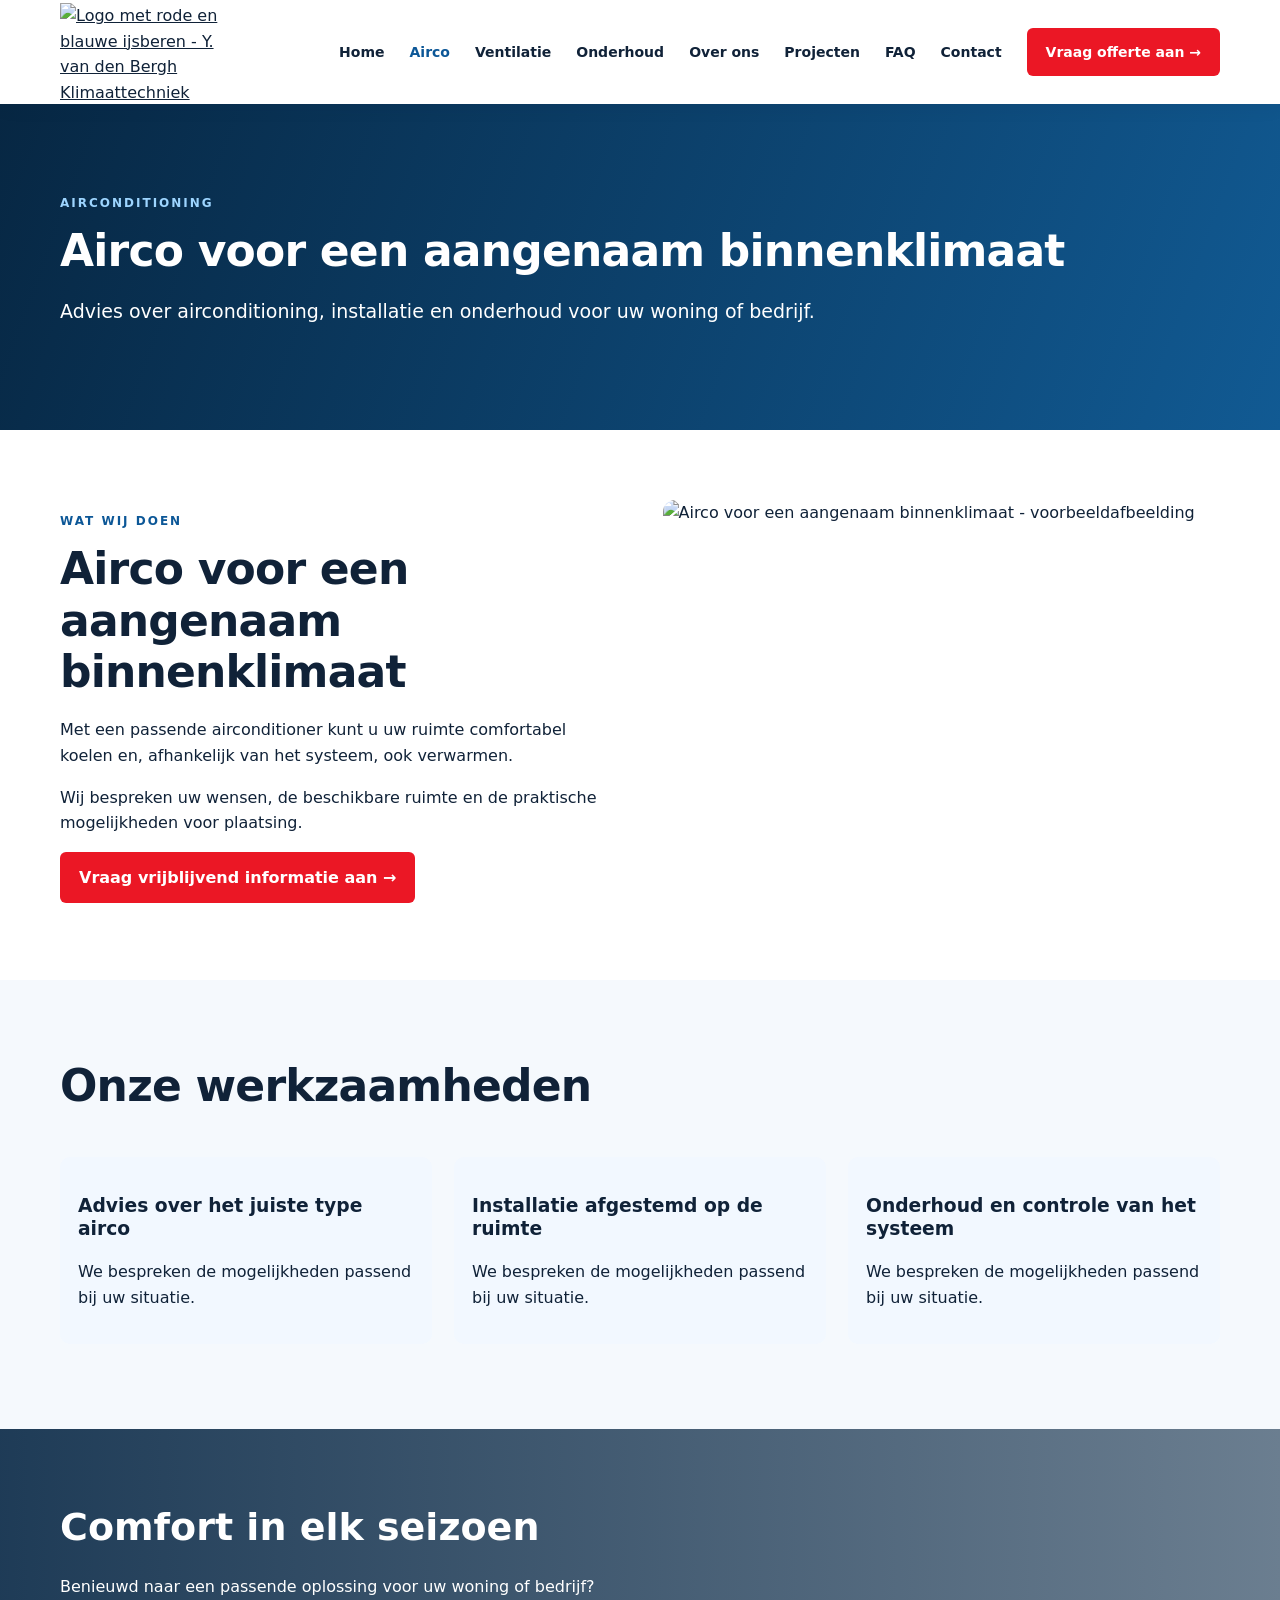
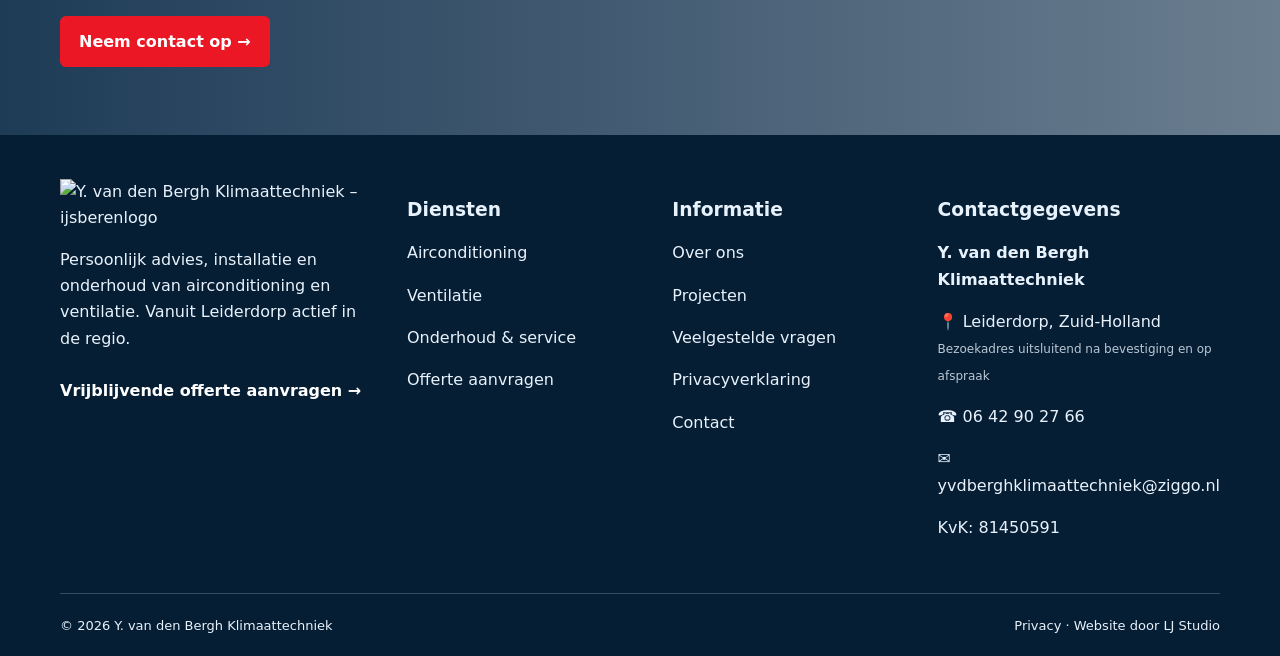
==== airco.html @ 5d5ddf6c "Add files via upload" ====
<!DOCTYPE html>

<html lang="nl"><head><meta charset="utf-8"/><meta content="width=device-width, initial-scale=1" name="viewport"/><title>Airco voor een aangenaam binnenklimaat | Y. van den Bergh Klimaattechniek</title><meta content="Advies over airconditioning, installatie en onderhoud voor uw woning of bedrijf." name="description"/><meta content="index,follow" name="robots"/><meta content="#082a4b" name="theme-color"/><link href="https://www.yvdberghklimaattechniek.nl/airco.html" rel="canonical"/><link href="style.css" rel="stylesheet"/><script defer="" src="script.js"></script></head><body><header class="header"><div class="container navwrap"><a aria-label="Naar homepage" class="brand" href="index.html"><img alt="Logo met rode en blauwe ijsberen - Y. van den Bergh Klimaattechniek" loading="lazy" src="assets/logo.webp"/></a><button aria-controls="navlinks" aria-expanded="false" aria-label="Navigatiemenu" class="menu">☰</button><nav aria-label="Hoofdnavigatie" class="links" id="navlinks"><a href="index.html">Home</a><a class="active" href="airco.html">Airco</a><a href="ventilatie.html">Ventilatie</a><a href="onderhoud.html">Onderhoud</a><a href="over-ons.html">Over ons</a><a href="projecten.html">Projecten</a><a href="veelgestelde-vragen.html">FAQ</a><a href="contact.html">Contact</a><a class="btn" href="offerte.html">Vraag offerte aan →</a></nav></div></header><main><section class="pagehero"><div class="container"><span class="eyebrow" style="color:#9dd5ff">Airconditioning</span><h1>Airco voor een aangenaam binnenklimaat</h1><p>Advies over airconditioning, installatie en onderhoud voor uw woning of bedrijf.</p></div></section><section class="section"><div class="container split"><div><span class="eyebrow">Wat wij doen</span><h2>Airco voor een aangenaam binnenklimaat</h2><p>Met een passende airconditioner kunt u uw ruimte comfortabel koelen en, afhankelijk van het systeem, ook verwarmen.</p><p>Wij bespreken uw wensen, de beschikbare ruimte en de praktische mogelijkheden voor plaatsing.</p><a class="btn" href="contact.html">Vraag vrijblijvend informatie aan →</a></div><img alt="Airco voor een aangenaam binnenklimaat - voorbeeldafbeelding" loading="lazy" src="assets/airco.webp"/></div></section><section class="section soft"><div class="container"><h2>Onze werkzaamheden</h2><div class="grid"><div class="feature"><h3>Advies over het juiste type airco</h3><p>We bespreken de mogelijkheden passend bij uw situatie.</p></div><div class="feature"><h3>Installatie afgestemd op de ruimte</h3><p>We bespreken de mogelijkheden passend bij uw situatie.</p></div><div class="feature"><h3>Onderhoud en controle van het systeem</h3><p>We bespreken de mogelijkheden passend bij uw situatie.</p></div></div></div></section><section class="banner"><div class="container"><h2>Comfort in elk seizoen</h2><p>Benieuwd naar een passende oplossing voor uw woning of bedrijf?</p><a class="btn" href="contact.html">Neem contact op →</a></div></section></main><footer class="footer"><div class="container"><div class="footgrid expanded"><div><a href="index.html"><img alt="Y. van den Bergh Klimaattechniek – ijsberenlogo" loading="lazy" src="assets/logo.webp"/></a><p>Persoonlijk advies, installatie en onderhoud van airconditioning en ventilatie. Vanuit Leiderdorp actief in de regio.</p><a class="foot-cta" href="offerte.html">Vrijblijvende offerte aanvragen →</a></div><div><h3>Diensten</h3><p><a href="airco.html">Airconditioning</a></p><p><a href="ventilatie.html">Ventilatie</a></p><p><a href="onderhoud.html">Onderhoud &amp; service</a></p><p><a href="offerte.html">Offerte aanvragen</a></p></div><div><h3>Informatie</h3><p><a href="over-ons.html">Over ons</a></p><p><a href="projecten.html">Projecten</a></p><p><a href="veelgestelde-vragen.html">Veelgestelde vragen</a></p><p><a href="privacyverklaring.html">Privacyverklaring</a></p><p><a href="contact.html">Contact</a></p></div><div><h3>Contactgegevens</h3><p><strong>Y. van den Bergh Klimaattechniek</strong></p><p><span aria-hidden="true">📍</span> Leiderdorp, Zuid-Holland<br/><small>Bezoekadres uitsluitend na bevestiging en op afspraak</small></p><p><span aria-hidden="true">☎</span> <a href="tel:+31642902766">06 42 90 27 66</a></p><p><span aria-hidden="true">✉</span> <a href="mailto:yvdberghklimaattechniek@ziggo.nl">yvdberghklimaattechniek@ziggo.nl</a></p><p>KvK: 81450591</p></div></div><div class="footerbottom"><span>© 2026 Y. van den Bergh Klimaattechniek</span><span><a href="privacyverklaring.html">Privacy</a> · Website door <a href="https://www.ljstudio.nl/" rel="noopener">LJ Studio</a></span></div></div></footer></body></html>
---- style.css ----
:root{--navy:#082a4b;--blue:#0c5797;--red:#eb1725;--light:#eaf5ff;--ink:#102238;--muted:#52647a}*{box-sizing:border-box}html{scroll-behavior:smooth}body{margin:0;color:var(--ink);font-family:system-ui,-apple-system,Segoe UI,Arial,sans-serif;line-height:1.6}a{color:inherit}img{max-width:100%;display:block}.container{width:min(1160px,calc(100% - 40px));margin:auto}.header{background:#fff;position:sticky;top:0;z-index:20;box-shadow:0 2px 18px #0b244015}.navwrap{display:flex;align-items:center;justify-content:space-between;gap:20px;min-height:104px}.brand img{width:175px;height:98px;object-fit:contain}.links{display:flex;align-items:center;gap:25px}.links a{text-decoration:none;font-weight:650;font-size:14px;white-space:nowrap}.links a.active,.links a:hover{color:var(--blue)}.btn{display:inline-flex;align-items:center;justify-content:center;gap:9px;padding:13px 19px;border-radius:6px;text-decoration:none;font-weight:750;background:var(--red);color:#fff;border:0;cursor:pointer}.btn:hover{filter:brightness(.94)}.btn.alt{background:#fff;color:var(--navy)}.btn.blue{background:var(--blue)}.menu{display:none;border:1px solid #cdd9e6;background:#fff;border-radius:8px;padding:10px 14px;font-size:24px}.hero{background:linear-gradient(90deg,#061e34d9 0%,#061e348c 54%,#061e3425 100%),url('assets/hero.webp') center/cover;min-height:480px;display:flex;align-items:center;color:white}.hero h1{font-size:clamp(36px,5vw,65px);line-height:1.08;max-width:740px;margin:0 0 20px;letter-spacing:-1.5px}.hero p{font-size:clamp(17px,2vw,22px);max-width:660px;margin:0 0 23px}.actions{display:flex;gap:12px;flex-wrap:wrap}.checks{display:flex;gap:24px;flex-wrap:wrap;margin-top:25px;font-size:14px}.checks span:before{content:'✓';color:#9cdbff;margin-right:8px}.section{padding:70px 0}.section.soft{background:#f5f9fd}.eyebrow{font-size:12px;font-weight:800;color:var(--blue);letter-spacing:2px;text-transform:uppercase}.section h2,.pagehero h1{font-size:clamp(29px,4vw,44px);line-height:1.17;letter-spacing:-.8px;margin:10px 0 20px}.intro{color:var(--muted);max-width:720px}.grid{display:grid;grid-template-columns:repeat(3,1fr);gap:22px;margin-top:30px}.card{border:1px solid #e1e9f0;border-radius:12px;overflow:hidden;box-shadow:0 7px 20px #122b4410;background:white}.card img{width:100%;height:210px;object-fit:cover}.card .body{padding:22px}.card h3{font-size:23px;margin:0 0 8px}.card p{color:var(--muted);margin:0 0 14px}.textlink{color:var(--blue);font-weight:750;text-decoration:none}.split{display:grid;grid-template-columns:1fr 1fr;gap:45px;align-items:center}.split img{width:100%;height:410px;object-fit:cover;border-radius:12px}.split ul{padding-left:20px}.split li{margin:10px 0}.pagehero{padding:85px 0;background:linear-gradient(110deg,#072743,#115a93);color:white}.pagehero p{max-width:760px;font-size:19px}.content p{max-width:800px}.banner{background:linear-gradient(90deg,#082846e8,#08284699),url('assets/kantoor.webp') center/cover;color:#fff;padding:68px 0}.banner h2{font-size:38px;margin:0 0 8px}.footer{background:#061e34;color:#e8f2fc;padding:44px 0 20px}.footgrid{display:grid;grid-template-columns:2fr 1fr 1.3fr;gap:28px}.footer a{color:#e8f2fc;text-decoration:none}.footer a:hover{text-decoration:underline}.footer .small{font-size:13px;color:#c2d3e2;border-top:1px solid #ffffff30;padding-top:18px;margin-top:28px}.footerlogo{background:white;padding:8px;border-radius:8px;width:150px}.form{max-width:720px;display:grid;gap:14px}.form label{font-weight:700}.form input,.form textarea,.form select{width:100%;font:inherit;padding:12px;border:1px solid #b9c9d7;border-radius:7px}.form textarea{min-height:140px}.note{background:#eaf5ff;border-left:4px solid var(--blue);padding:16px;border-radius:5px;color:#30475c}.feature{padding:18px;background:#f2f8ff;border-radius:10px;margin:15px 0}.pill{display:inline-block;background:#e7f3ff;color:#074778;border-radius:50px;padding:6px 12px;font-weight:700;font-size:13px}.faq details{border-bottom:1px solid #d9e4ef;padding:15px 0}.faq summary{cursor:pointer;font-weight:750}h3{line-height:1.25}@media(max-width:850px){.navwrap{min-height:75px}.brand img{width:125px;height:70px}.menu{display:block}.links{display:none;position:absolute;left:0;right:0;top:75px;background:#fff;box-shadow:0 10px 18px #061e3420;padding:20px;flex-direction:column;align-items:stretch;gap:17px}.links.open{display:flex}.grid{grid-template-columns:1fr}.split{grid-template-columns:1fr}.split img{height:300px}.footgrid{grid-template-columns:1fr 1fr}.hero{min-height:530px}.hero h1{font-size:39px}}@media(max-width:530px){.container{width:min(100% - 28px,1160px)}.section{padding:45px 0}.footgrid{grid-template-columns:1fr}.hero h1{font-size:34px}.pagehero{padding:54px 0}.checks{gap:10px}.actions .btn{width:100%}.banner h2{font-size:30px}}

/* Uitgebreide footer, privacy en formulier */
.footgrid.expanded{grid-template-columns:1.35fr 1fr 1fr 1.2fr;gap:32px}.footer .footgrid p{line-height:1.65}.footer a{color:inherit}.footer a:hover{text-decoration:underline}.foot-cta{display:inline-block;margin-top:10px;color:#fff!important;font-weight:700}.footerbottom{border-top:1px solid rgba(255,255,255,.2);margin-top:35px;padding-top:22px;display:flex;gap:16px;justify-content:space-between;flex-wrap:wrap;font-size:13px}.legal{max-width:820px}.legal h2{margin-top:30px}.legal p{line-height:1.75}.faq{max-width:900px}.faq details{border-bottom:1px solid #d7e0ea;padding:17px 5px}.faq summary{cursor:pointer;font-weight:700;color:#082a4b}.faq p{padding-top:10px}.formgrid{display:grid;grid-template-columns:1fr 1fr;gap:14px}.consent{display:flex;align-items:flex-start;gap:10px;font-size:14px;line-height:1.5}.consent input{width:auto;margin-top:5px}.hidden-field{position:absolute;left:-9999px}.footer small{font-size:12px;opacity:.8}@media(max-width:900px){.footgrid.expanded{grid-template-columns:repeat(2,minmax(0,1fr))}}@media(max-width:600px){.footgrid.expanded,.formgrid{grid-template-columns:1fr}.footerbottom{flex-direction:column}}
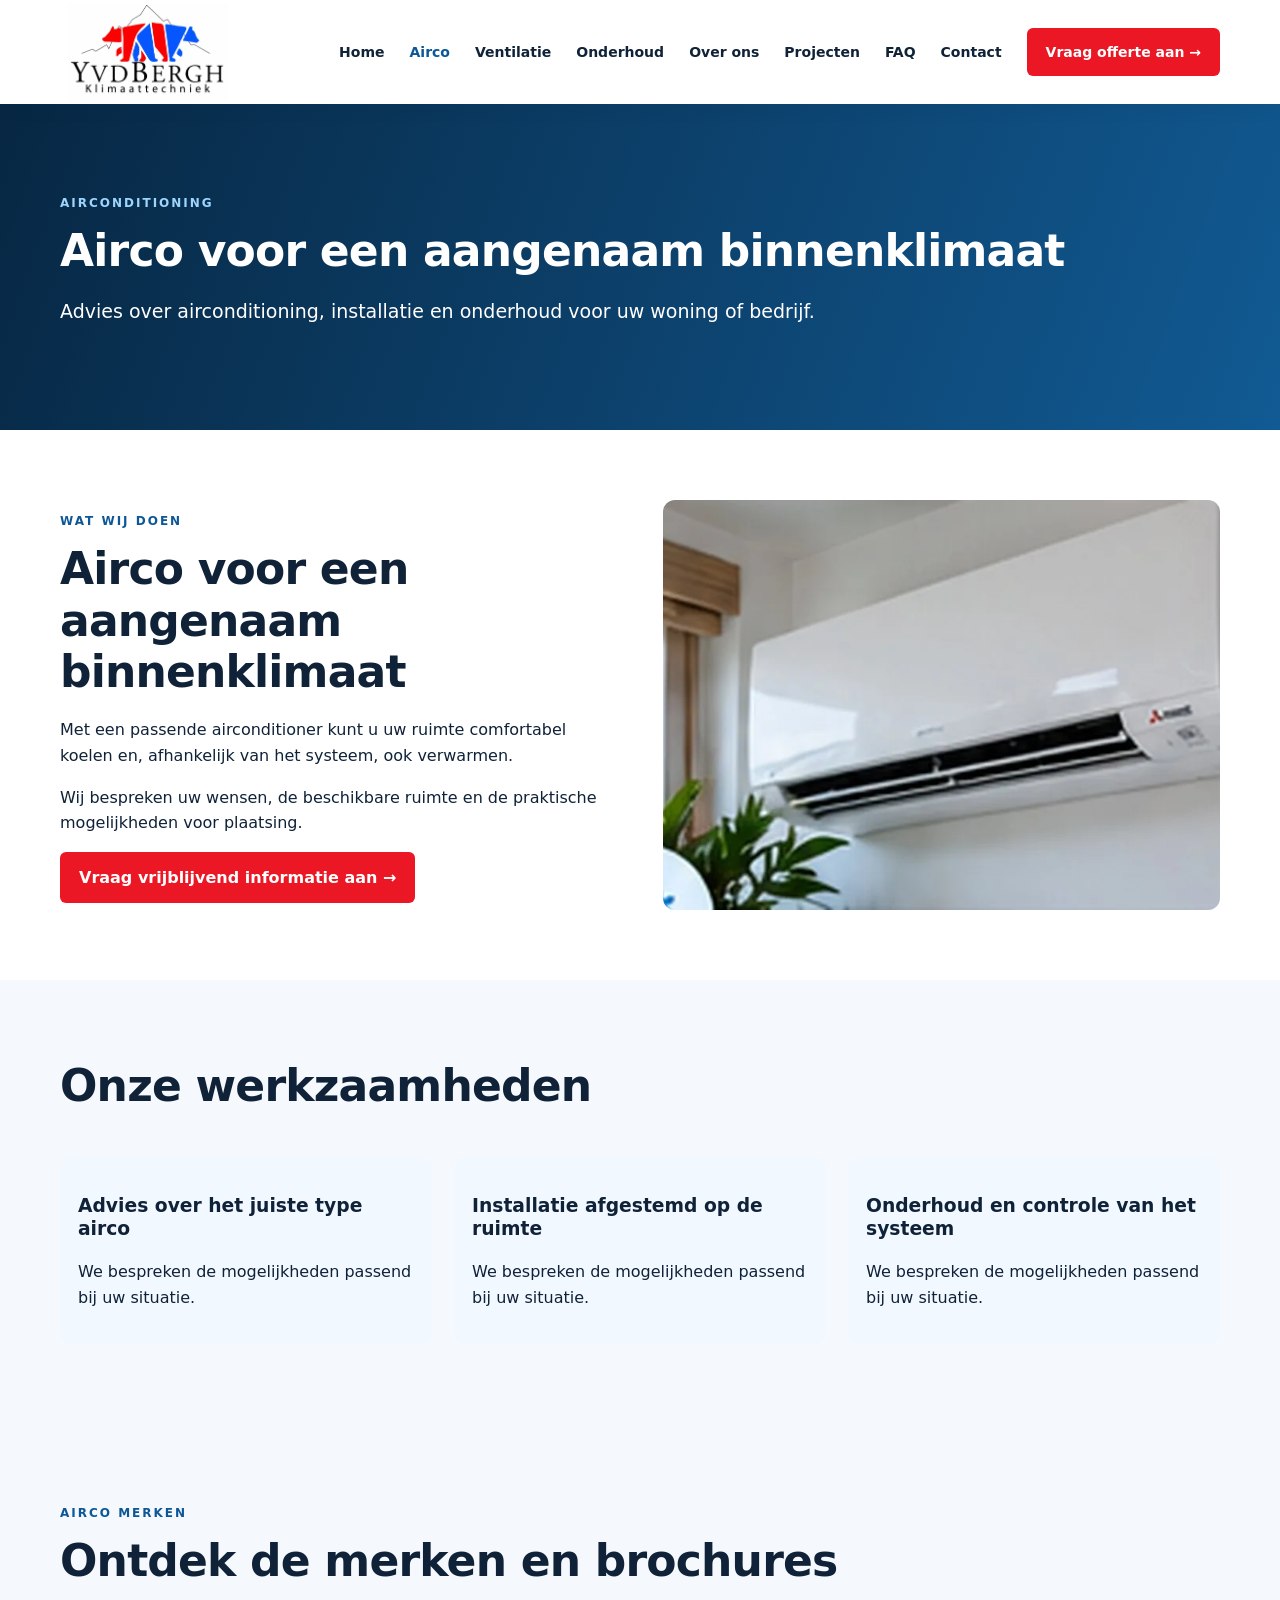
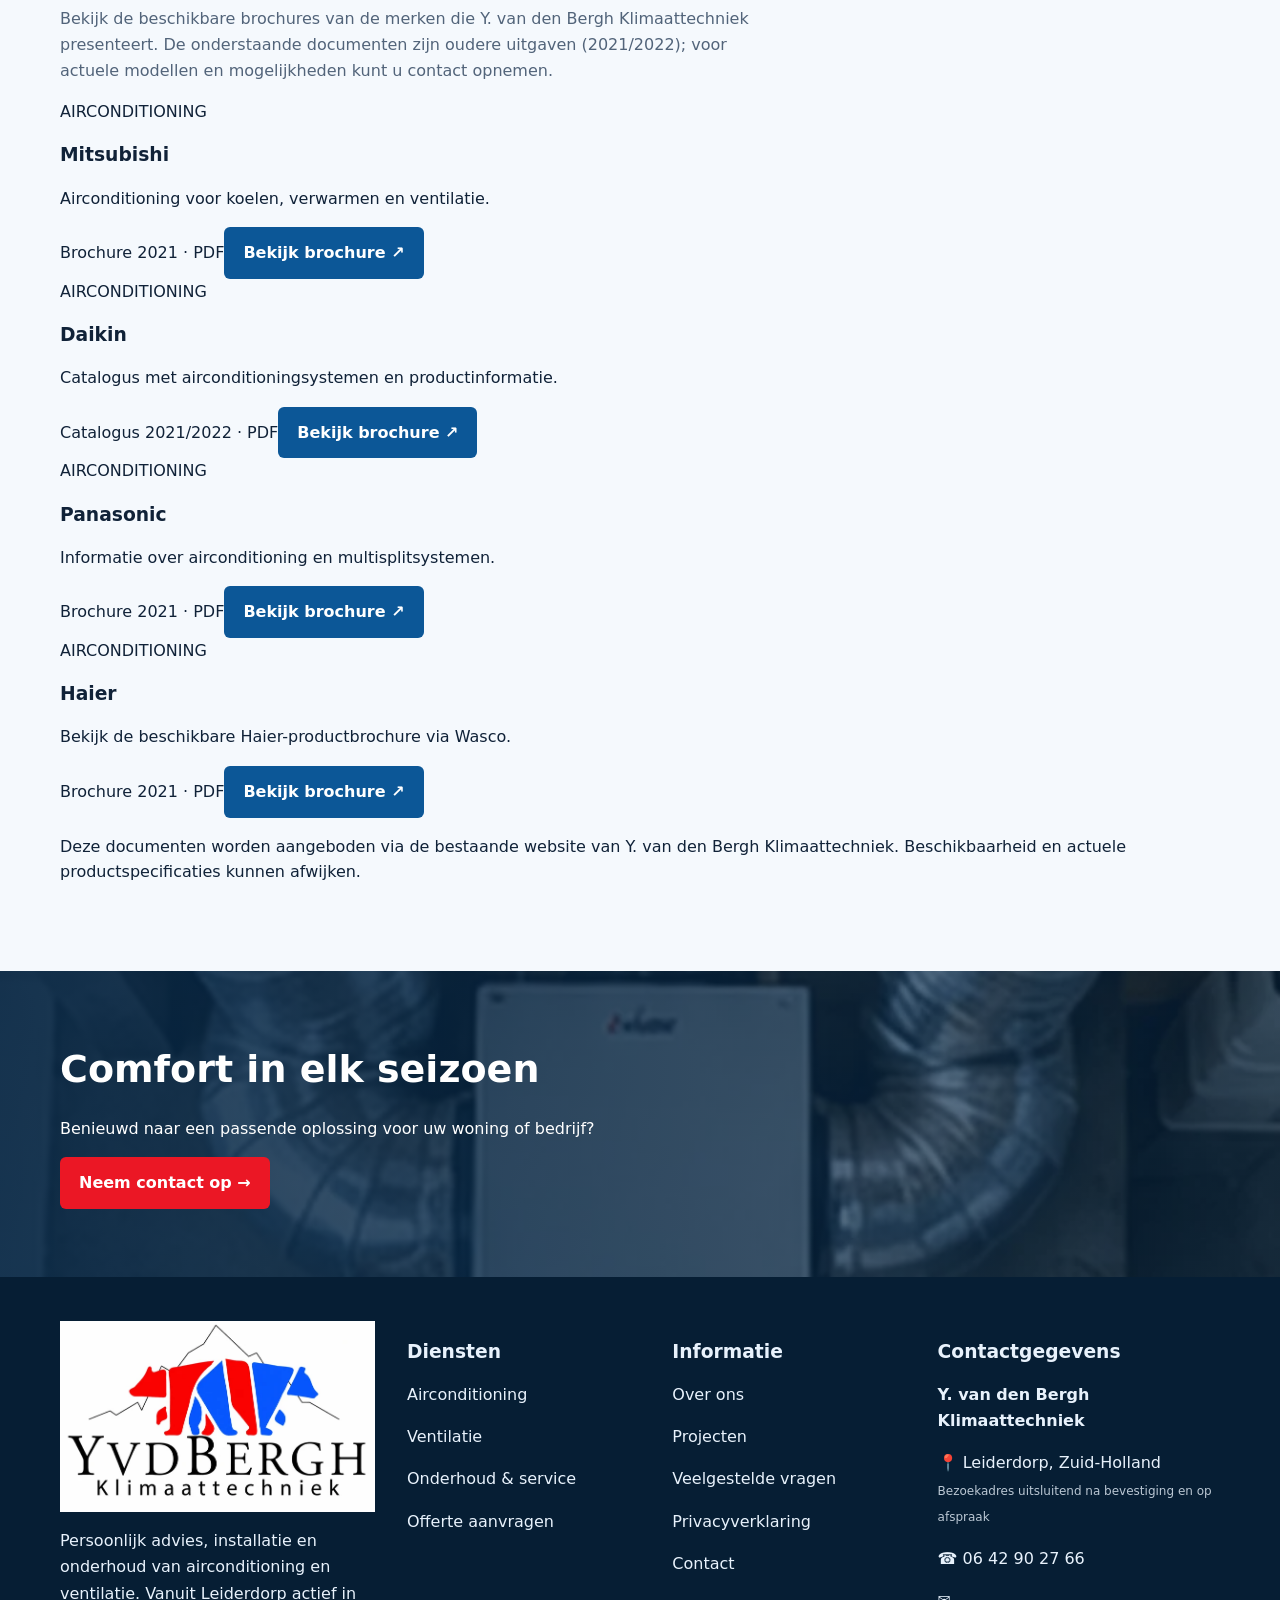
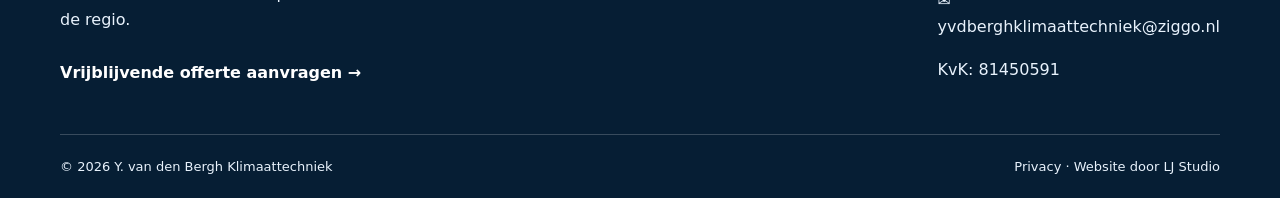
==== commit 9dfd7af2: "Voeg vier airco merkbrochures toe" ====
--- a/airco.html
+++ b/airco.html
@@ -1,3 +1,3 @@
 <!DOCTYPE html>
 
-<html lang="nl"><head><meta charset="utf-8"/><meta content="width=device-width, initial-scale=1" name="viewport"/><title>Airco voor een aangenaam binnenklimaat | Y. van den Bergh Klimaattechniek</title><meta content="Advies over airconditioning, installatie en onderhoud voor uw woning of bedrijf." name="description"/><meta content="index,follow" name="robots"/><meta content="#082a4b" name="theme-color"/><link href="https://www.yvdberghklimaattechniek.nl/airco.html" rel="canonical"/><link href="style.css" rel="stylesheet"/><script defer="" src="script.js"></script></head><body><header class="header"><div class="container navwrap"><a aria-label="Naar homepage" class="brand" href="index.html"><img alt="Logo met rode en blauwe ijsberen - Y. van den Bergh Klimaattechniek" loading="lazy" src="assets/logo.webp"/></a><button aria-controls="navlinks" aria-expanded="false" aria-label="Navigatiemenu" class="menu">☰</button><nav aria-label="Hoofdnavigatie" class="links" id="navlinks"><a href="index.html">Home</a><a class="active" href="airco.html">Airco</a><a href="ventilatie.html">Ventilatie</a><a href="onderhoud.html">Onderhoud</a><a href="over-ons.html">Over ons</a><a href="projecten.html">Projecten</a><a href="veelgestelde-vragen.html">FAQ</a><a href="contact.html">Contact</a><a class="btn" href="offerte.html">Vraag offerte aan →</a></nav></div></header><main><section class="pagehero"><div class="container"><span class="eyebrow" style="color:#9dd5ff">Airconditioning</span><h1>Airco voor een aangenaam binnenklimaat</h1><p>Advies over airconditioning, installatie en onderhoud voor uw woning of bedrijf.</p></div></section><section class="section"><div class="container split"><div><span class="eyebrow">Wat wij doen</span><h2>Airco voor een aangenaam binnenklimaat</h2><p>Met een passende airconditioner kunt u uw ruimte comfortabel koelen en, afhankelijk van het systeem, ook verwarmen.</p><p>Wij bespreken uw wensen, de beschikbare ruimte en de praktische mogelijkheden voor plaatsing.</p><a class="btn" href="contact.html">Vraag vrijblijvend informatie aan →</a></div><img alt="Airco voor een aangenaam binnenklimaat - voorbeeldafbeelding" loading="lazy" src="assets/airco.webp"/></div></section><section class="section soft"><div class="container"><h2>Onze werkzaamheden</h2><div class="grid"><div class="feature"><h3>Advies over het juiste type airco</h3><p>We bespreken de mogelijkheden passend bij uw situatie.</p></div><div class="feature"><h3>Installatie afgestemd op de ruimte</h3><p>We bespreken de mogelijkheden passend bij uw situatie.</p></div><div class="feature"><h3>Onderhoud en controle van het systeem</h3><p>We bespreken de mogelijkheden passend bij uw situatie.</p></div></div></div></section><section class="banner"><div class="container"><h2>Comfort in elk seizoen</h2><p>Benieuwd naar een passende oplossing voor uw woning of bedrijf?</p><a class="btn" href="contact.html">Neem contact op →</a></div></section></main><footer class="footer"><div class="container"><div class="footgrid expanded"><div><a href="index.html"><img alt="Y. van den Bergh Klimaattechniek – ijsberenlogo" loading="lazy" src="assets/logo.webp"/></a><p>Persoonlijk advies, installatie en onderhoud van airconditioning en ventilatie. Vanuit Leiderdorp actief in de regio.</p><a class="foot-cta" href="offerte.html">Vrijblijvende offerte aanvragen →</a></div><div><h3>Diensten</h3><p><a href="airco.html">Airconditioning</a></p><p><a href="ventilatie.html">Ventilatie</a></p><p><a href="onderhoud.html">Onderhoud &amp; service</a></p><p><a href="offerte.html">Offerte aanvragen</a></p></div><div><h3>Informatie</h3><p><a href="over-ons.html">Over ons</a></p><p><a href="projecten.html">Projecten</a></p><p><a href="veelgestelde-vragen.html">Veelgestelde vragen</a></p><p><a href="privacyverklaring.html">Privacyverklaring</a></p><p><a href="contact.html">Contact</a></p></div><div><h3>Contactgegevens</h3><p><strong>Y. van den Bergh Klimaattechniek</strong></p><p><span aria-hidden="true">📍</span> Leiderdorp, Zuid-Holland<br/><small>Bezoekadres uitsluitend na bevestiging en op afspraak</small></p><p><span aria-hidden="true">☎</span> <a href="tel:+31642902766">06 42 90 27 66</a></p><p><span aria-hidden="true">✉</span> <a href="mailto:yvdberghklimaattechniek@ziggo.nl">yvdberghklimaattechniek@ziggo.nl</a></p><p>KvK: 81450591</p></div></div><div class="footerbottom"><span>© 2026 Y. van den Bergh Klimaattechniek</span><span><a href="privacyverklaring.html">Privacy</a> · Website door <a href="https://www.ljstudio.nl/" rel="noopener">LJ Studio</a></span></div></div></footer></body></html>+<html lang="nl"><head><meta charset="utf-8"/><meta content="width=device-width, initial-scale=1" name="viewport"/><title>Airco voor een aangenaam binnenklimaat | Y. van den Bergh Klimaattechniek</title><meta content="Advies over airconditioning, installatie en onderhoud voor uw woning of bedrijf." name="description"/><meta content="index,follow" name="robots"/><meta content="#082a4b" name="theme-color"/><link href="https://www.yvdberghklimaattechniek.nl/airco.html" rel="canonical"/><link href="style.css" rel="stylesheet"/><script defer="" src="script.js"></script></head><body><header class="header"><div class="container navwrap"><a aria-label="Naar homepage" class="brand" href="index.html"><img alt="Logo met rode en blauwe ijsberen - Y. van den Bergh Klimaattechniek" loading="lazy" src="assets/logo.webp"/></a><button aria-controls="navlinks" aria-expanded="false" aria-label="Navigatiemenu" class="menu">☰</button><nav aria-label="Hoofdnavigatie" class="links" id="navlinks"><a href="index.html">Home</a><a class="active" href="airco.html">Airco</a><a href="ventilatie.html">Ventilatie</a><a href="onderhoud.html">Onderhoud</a><a href="over-ons.html">Over ons</a><a href="projecten.html">Projecten</a><a href="veelgestelde-vragen.html">FAQ</a><a href="contact.html">Contact</a><a class="btn" href="offerte.html">Vraag offerte aan →</a></nav></div></header><main><section class="pagehero"><div class="container"><span class="eyebrow" style="color:#9dd5ff">Airconditioning</span><h1>Airco voor een aangenaam binnenklimaat</h1><p>Advies over airconditioning, installatie en onderhoud voor uw woning of bedrijf.</p></div></section><section class="section"><div class="container split"><div><span class="eyebrow">Wat wij doen</span><h2>Airco voor een aangenaam binnenklimaat</h2><p>Met een passende airconditioner kunt u uw ruimte comfortabel koelen en, afhankelijk van het systeem, ook verwarmen.</p><p>Wij bespreken uw wensen, de beschikbare ruimte en de praktische mogelijkheden voor plaatsing.</p><a class="btn" href="contact.html">Vraag vrijblijvend informatie aan →</a></div><img alt="Airco voor een aangenaam binnenklimaat - voorbeeldafbeelding" loading="lazy" src="assets/airco.webp"/></div></section><section class="section soft"><div class="container"><h2>Onze werkzaamheden</h2><div class="grid"><div class="feature"><h3>Advies over het juiste type airco</h3><p>We bespreken de mogelijkheden passend bij uw situatie.</p></div><div class="feature"><h3>Installatie afgestemd op de ruimte</h3><p>We bespreken de mogelijkheden passend bij uw situatie.</p></div><div class="feature"><h3>Onderhoud en controle van het systeem</h3><p>We bespreken de mogelijkheden passend bij uw situatie.</p></div></div></div></section><section class="section soft" id="merken-brochures"><div class="container"><span class="eyebrow">Airco merken</span><h2>Ontdek de merken en brochures</h2><p class="intro">Bekijk de beschikbare brochures van de merken die Y. van den Bergh Klimaattechniek presenteert. De onderstaande documenten zijn oudere uitgaven (2021/2022); voor actuele modellen en mogelijkheden kunt u contact opnemen.</p><div class="brand-brochure-grid"><article class="brand-brochure"><span class="brand-brochure-kicker">AIRCONDITIONING</span><h3>Mitsubishi</h3><p>Airconditioning voor koelen, verwarmen en ventilatie.</p><span class="brand-brochure-year">Brochure 2021 · PDF</span><a class="btn blue" href="https://www.yvdberghklimaattechniek.nl/_downloads/778ea524305809abbbc8848a24d9977f" target="_blank" rel="noopener noreferrer" aria-label="Open Mitsubishi brochure uit 2021 in nieuw tabblad">Bekijk brochure ↗</a></article><article class="brand-brochure"><span class="brand-brochure-kicker">AIRCONDITIONING</span><h3>Daikin</h3><p>Catalogus met airconditioningsystemen en productinformatie.</p><span class="brand-brochure-year">Catalogus 2021/2022 · PDF</span><a class="btn blue" href="https://www.yvdberghklimaattechniek.nl/_downloads/63fe2f632c1310c3c713bf9fb222793b" target="_blank" rel="noopener noreferrer" aria-label="Open Daikin catalogus 2021 2022 in nieuw tabblad">Bekijk brochure ↗</a></article><article class="brand-brochure"><span class="brand-brochure-kicker">AIRCONDITIONING</span><h3>Panasonic</h3><p>Informatie over airconditioning en multisplitsystemen.</p><span class="brand-brochure-year">Brochure 2021 · PDF</span><a class="btn blue" href="https://www.yvdberghklimaattechniek.nl/_downloads/e83ceaabfc6ef22ccce5dc10534a33b3" target="_blank" rel="noopener noreferrer" aria-label="Open Panasonic brochure uit 2021 in nieuw tabblad">Bekijk brochure ↗</a></article><article class="brand-brochure"><span class="brand-brochure-kicker">AIRCONDITIONING</span><h3>Haier</h3><p>Bekijk de beschikbare Haier-productbrochure via Wasco.</p><span class="brand-brochure-year">Brochure 2021 · PDF</span><a class="btn blue" href="https://www.yvdberghklimaattechniek.nl/_downloads/8b18bd51124225c14ea12ccc29e8a36a" target="_blank" rel="noopener noreferrer" aria-label="Open Haier brochure uit 2021 in nieuw tabblad">Bekijk brochure ↗</a></article></div><p class="brand-brochure-note">Deze documenten worden aangeboden via de bestaande website van Y. van den Bergh Klimaattechniek. Beschikbaarheid en actuele productspecificaties kunnen afwijken.</p></div></section><section class="banner"><div class="container"><h2>Comfort in elk seizoen</h2><p>Benieuwd naar een passende oplossing voor uw woning of bedrijf?</p><a class="btn" href="contact.html">Neem contact op →</a></div></section></main><footer class="footer"><div class="container"><div class="footgrid expanded"><div><a href="index.html"><img alt="Y. van den Bergh Klimaattechniek – ijsberenlogo" loading="lazy" src="assets/logo.webp"/></a><p>Persoonlijk advies, installatie en onderhoud van airconditioning en ventilatie. Vanuit Leiderdorp actief in de regio.</p><a class="foot-cta" href="offerte.html">Vrijblijvende offerte aanvragen →</a></div><div><h3>Diensten</h3><p><a href="airco.html">Airconditioning</a></p><p><a href="ventilatie.html">Ventilatie</a></p><p><a href="onderhoud.html">Onderhoud &amp; service</a></p><p><a href="offerte.html">Offerte aanvragen</a></p></div><div><h3>Informatie</h3><p><a href="over-ons.html">Over ons</a></p><p><a href="projecten.html">Projecten</a></p><p><a href="veelgestelde-vragen.html">Veelgestelde vragen</a></p><p><a href="privacyverklaring.html">Privacyverklaring</a></p><p><a href="contact.html">Contact</a></p></div><div><h3>Contactgegevens</h3><p><strong>Y. van den Bergh Klimaattechniek</strong></p><p><span aria-hidden="true">📍</span> Leiderdorp, Zuid-Holland<br/><small>Bezoekadres uitsluitend na bevestiging en op afspraak</small></p><p><span aria-hidden="true">☎</span> <a href="tel:+31642902766">06 42 90 27 66</a></p><p><span aria-hidden="true">✉</span> <a href="mailto:yvdberghklimaattechniek@ziggo.nl">yvdberghklimaattechniek@ziggo.nl</a></p><p>KvK: 81450591</p></div></div><div class="footerbottom"><span>© 2026 Y. van den Bergh Klimaattechniek</span><span><a href="privacyverklaring.html">Privacy</a> · Website door <a href="https://www.ljstudio.nl/" rel="noopener">LJ Studio</a></span></div></div></footer></body></html>
--- a/style.css
+++ b/style.css
@@ -3,3 +3,7 @@
 
 /* Uitgebreide footer, privacy en formulier */
 .footgrid.expanded{grid-template-columns:1.35fr 1fr 1fr 1.2fr;gap:32px}.footer .footgrid p{line-height:1.65}.footer a{color:inherit}.footer a:hover{text-decoration:underline}.foot-cta{display:inline-block;margin-top:10px;color:#fff!important;font-weight:700}.footerbottom{border-top:1px solid rgba(255,255,255,.2);margin-top:35px;padding-top:22px;display:flex;gap:16px;justify-content:space-between;flex-wrap:wrap;font-size:13px}.legal{max-width:820px}.legal h2{margin-top:30px}.legal p{line-height:1.75}.faq{max-width:900px}.faq details{border-bottom:1px solid #d7e0ea;padding:17px 5px}.faq summary{cursor:pointer;font-weight:700;color:#082a4b}.faq p{padding-top:10px}.formgrid{display:grid;grid-template-columns:1fr 1fr;gap:14px}.consent{display:flex;align-items:flex-start;gap:10px;font-size:14px;line-height:1.5}.consent input{width:auto;margin-top:5px}.hidden-field{position:absolute;left:-9999px}.footer small{font-size:12px;opacity:.8}@media(max-width:900px){.footgrid.expanded{grid-template-columns:repeat(2,minmax(0,1fr))}}@media(max-width:600px){.footgrid.expanded,.formgrid{grid-template-columns:1fr}.footerbottom{flex-direction:column}}
+
+/* LJ Studio: toegankelijkheid en consistente mobiele navigatie */
+a:focus-visible,button:focus-visible,input:focus-visible,textarea:focus-visible,select:focus-visible{outline:3px solid #0c5797;outline-offset:3px}
+@media(max-width:600px){.hero{min-height:420px}.hero .actions .btn{min-height:46px}.checks{gap:9px 18px}}
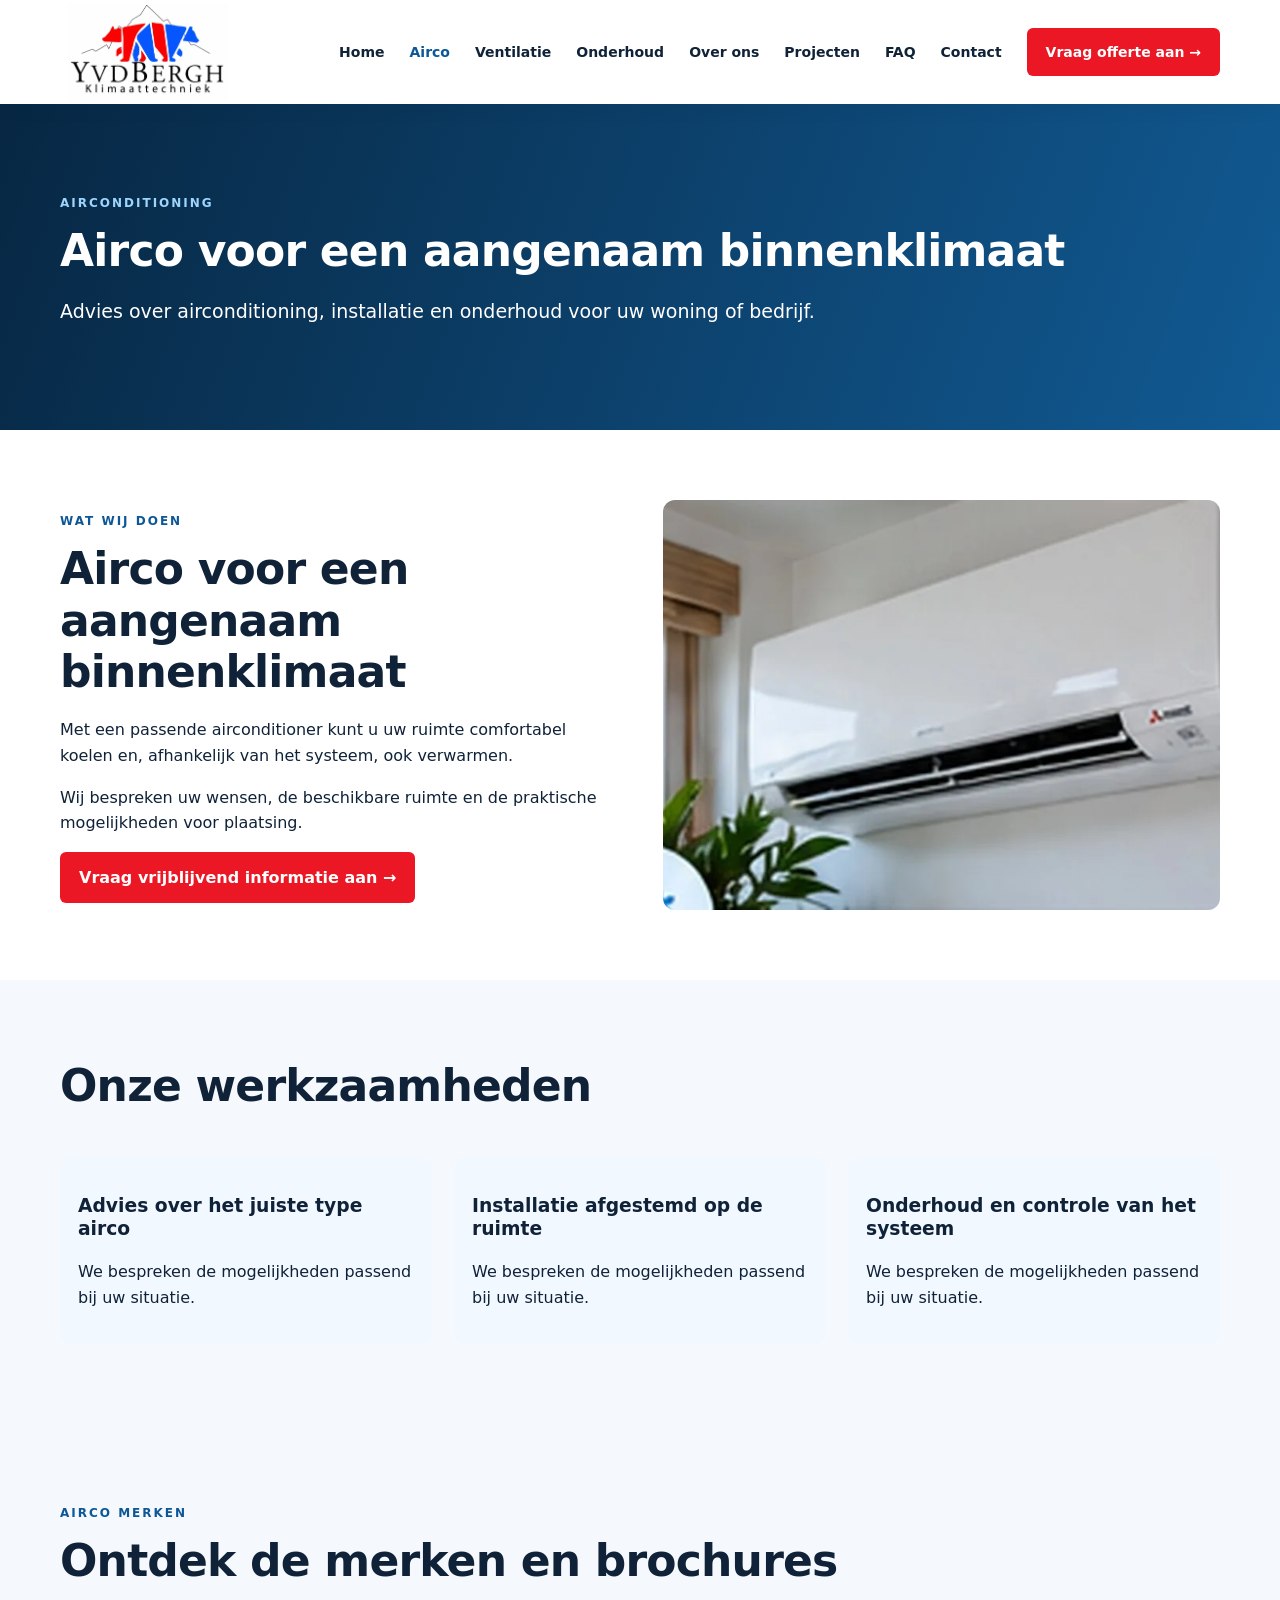
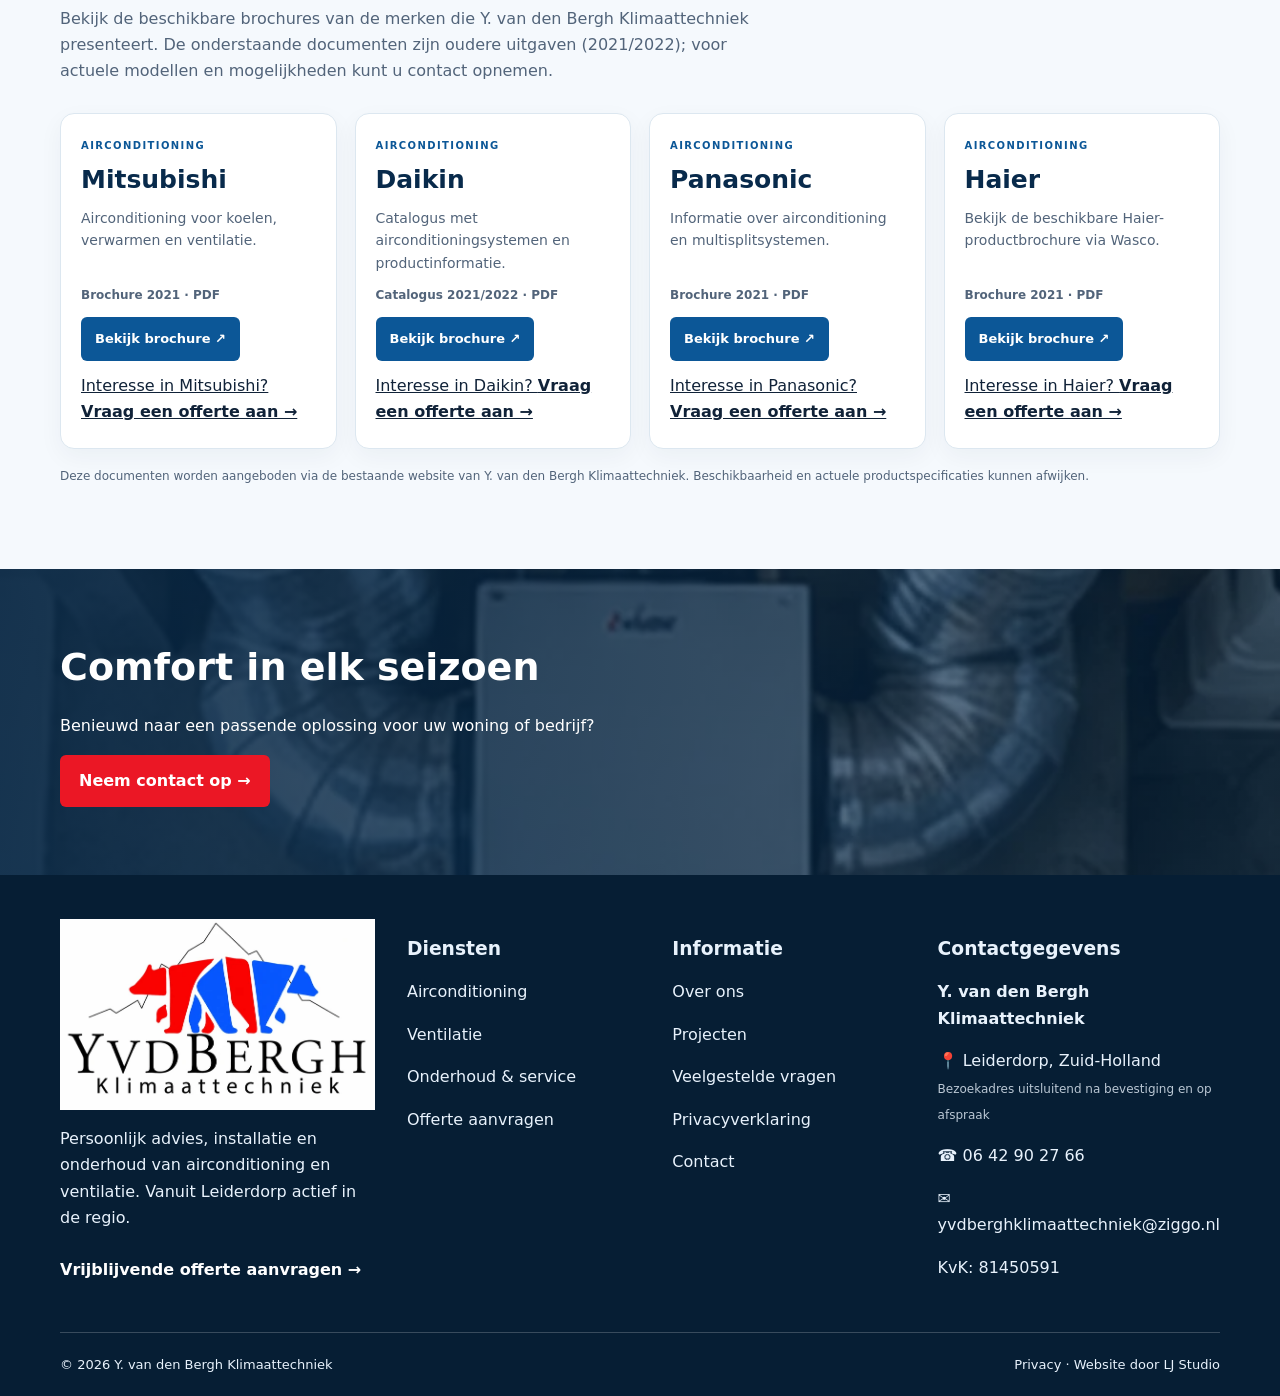
==== commit c67bd2b1: "Voeg offerteknop toe per aircomerk" ====
--- a/airco.html
+++ b/airco.html
@@ -1,3 +1,3 @@
 <!DOCTYPE html>
 
-<html lang="nl"><head><meta charset="utf-8"/><meta content="width=device-width, initial-scale=1" name="viewport"/><title>Airco voor een aangenaam binnenklimaat | Y. van den Bergh Klimaattechniek</title><meta content="Advies over airconditioning, installatie en onderhoud voor uw woning of bedrijf." name="description"/><meta content="index,follow" name="robots"/><meta content="#082a4b" name="theme-color"/><link href="https://www.yvdberghklimaattechniek.nl/airco.html" rel="canonical"/><link href="style.css" rel="stylesheet"/><script defer="" src="script.js"></script></head><body><header class="header"><div class="container navwrap"><a aria-label="Naar homepage" class="brand" href="index.html"><img alt="Logo met rode en blauwe ijsberen - Y. van den Bergh Klimaattechniek" loading="lazy" src="assets/logo.webp"/></a><button aria-controls="navlinks" aria-expanded="false" aria-label="Navigatiemenu" class="menu">☰</button><nav aria-label="Hoofdnavigatie" class="links" id="navlinks"><a href="index.html">Home</a><a class="active" href="airco.html">Airco</a><a href="ventilatie.html">Ventilatie</a><a href="onderhoud.html">Onderhoud</a><a href="over-ons.html">Over ons</a><a href="projecten.html">Projecten</a><a href="veelgestelde-vragen.html">FAQ</a><a href="contact.html">Contact</a><a class="btn" href="offerte.html">Vraag offerte aan →</a></nav></div></header><main><section class="pagehero"><div class="container"><span class="eyebrow" style="color:#9dd5ff">Airconditioning</span><h1>Airco voor een aangenaam binnenklimaat</h1><p>Advies over airconditioning, installatie en onderhoud voor uw woning of bedrijf.</p></div></section><section class="section"><div class="container split"><div><span class="eyebrow">Wat wij doen</span><h2>Airco voor een aangenaam binnenklimaat</h2><p>Met een passende airconditioner kunt u uw ruimte comfortabel koelen en, afhankelijk van het systeem, ook verwarmen.</p><p>Wij bespreken uw wensen, de beschikbare ruimte en de praktische mogelijkheden voor plaatsing.</p><a class="btn" href="contact.html">Vraag vrijblijvend informatie aan →</a></div><img alt="Airco voor een aangenaam binnenklimaat - voorbeeldafbeelding" loading="lazy" src="assets/airco.webp"/></div></section><section class="section soft"><div class="container"><h2>Onze werkzaamheden</h2><div class="grid"><div class="feature"><h3>Advies over het juiste type airco</h3><p>We bespreken de mogelijkheden passend bij uw situatie.</p></div><div class="feature"><h3>Installatie afgestemd op de ruimte</h3><p>We bespreken de mogelijkheden passend bij uw situatie.</p></div><div class="feature"><h3>Onderhoud en controle van het systeem</h3><p>We bespreken de mogelijkheden passend bij uw situatie.</p></div></div></div></section><section class="section soft" id="merken-brochures"><div class="container"><span class="eyebrow">Airco merken</span><h2>Ontdek de merken en brochures</h2><p class="intro">Bekijk de beschikbare brochures van de merken die Y. van den Bergh Klimaattechniek presenteert. De onderstaande documenten zijn oudere uitgaven (2021/2022); voor actuele modellen en mogelijkheden kunt u contact opnemen.</p><div class="brand-brochure-grid"><article class="brand-brochure"><span class="brand-brochure-kicker">AIRCONDITIONING</span><h3>Mitsubishi</h3><p>Airconditioning voor koelen, verwarmen en ventilatie.</p><span class="brand-brochure-year">Brochure 2021 · PDF</span><a class="btn blue" href="https://www.yvdberghklimaattechniek.nl/_downloads/778ea524305809abbbc8848a24d9977f" target="_blank" rel="noopener noreferrer" aria-label="Open Mitsubishi brochure uit 2021 in nieuw tabblad">Bekijk brochure ↗</a></article><article class="brand-brochure"><span class="brand-brochure-kicker">AIRCONDITIONING</span><h3>Daikin</h3><p>Catalogus met airconditioningsystemen en productinformatie.</p><span class="brand-brochure-year">Catalogus 2021/2022 · PDF</span><a class="btn blue" href="https://www.yvdberghklimaattechniek.nl/_downloads/63fe2f632c1310c3c713bf9fb222793b" target="_blank" rel="noopener noreferrer" aria-label="Open Daikin catalogus 2021 2022 in nieuw tabblad">Bekijk brochure ↗</a></article><article class="brand-brochure"><span class="brand-brochure-kicker">AIRCONDITIONING</span><h3>Panasonic</h3><p>Informatie over airconditioning en multisplitsystemen.</p><span class="brand-brochure-year">Brochure 2021 · PDF</span><a class="btn blue" href="https://www.yvdberghklimaattechniek.nl/_downloads/e83ceaabfc6ef22ccce5dc10534a33b3" target="_blank" rel="noopener noreferrer" aria-label="Open Panasonic brochure uit 2021 in nieuw tabblad">Bekijk brochure ↗</a></article><article class="brand-brochure"><span class="brand-brochure-kicker">AIRCONDITIONING</span><h3>Haier</h3><p>Bekijk de beschikbare Haier-productbrochure via Wasco.</p><span class="brand-brochure-year">Brochure 2021 · PDF</span><a class="btn blue" href="https://www.yvdberghklimaattechniek.nl/_downloads/8b18bd51124225c14ea12ccc29e8a36a" target="_blank" rel="noopener noreferrer" aria-label="Open Haier brochure uit 2021 in nieuw tabblad">Bekijk brochure ↗</a></article></div><p class="brand-brochure-note">Deze documenten worden aangeboden via de bestaande website van Y. van den Bergh Klimaattechniek. Beschikbaarheid en actuele productspecificaties kunnen afwijken.</p></div></section><section class="banner"><div class="container"><h2>Comfort in elk seizoen</h2><p>Benieuwd naar een passende oplossing voor uw woning of bedrijf?</p><a class="btn" href="contact.html">Neem contact op →</a></div></section></main><footer class="footer"><div class="container"><div class="footgrid expanded"><div><a href="index.html"><img alt="Y. van den Bergh Klimaattechniek – ijsberenlogo" loading="lazy" src="assets/logo.webp"/></a><p>Persoonlijk advies, installatie en onderhoud van airconditioning en ventilatie. Vanuit Leiderdorp actief in de regio.</p><a class="foot-cta" href="offerte.html">Vrijblijvende offerte aanvragen →</a></div><div><h3>Diensten</h3><p><a href="airco.html">Airconditioning</a></p><p><a href="ventilatie.html">Ventilatie</a></p><p><a href="onderhoud.html">Onderhoud &amp; service</a></p><p><a href="offerte.html">Offerte aanvragen</a></p></div><div><h3>Informatie</h3><p><a href="over-ons.html">Over ons</a></p><p><a href="projecten.html">Projecten</a></p><p><a href="veelgestelde-vragen.html">Veelgestelde vragen</a></p><p><a href="privacyverklaring.html">Privacyverklaring</a></p><p><a href="contact.html">Contact</a></p></div><div><h3>Contactgegevens</h3><p><strong>Y. van den Bergh Klimaattechniek</strong></p><p><span aria-hidden="true">📍</span> Leiderdorp, Zuid-Holland<br/><small>Bezoekadres uitsluitend na bevestiging en op afspraak</small></p><p><span aria-hidden="true">☎</span> <a href="tel:+31642902766">06 42 90 27 66</a></p><p><span aria-hidden="true">✉</span> <a href="mailto:yvdberghklimaattechniek@ziggo.nl">yvdberghklimaattechniek@ziggo.nl</a></p><p>KvK: 81450591</p></div></div><div class="footerbottom"><span>© 2026 Y. van den Bergh Klimaattechniek</span><span><a href="privacyverklaring.html">Privacy</a> · Website door <a href="https://www.ljstudio.nl/" rel="noopener">LJ Studio</a></span></div></div></footer></body></html>+<html lang="nl"><head><meta charset="utf-8"/><meta content="width=device-width, initial-scale=1" name="viewport"/><title>Airco voor een aangenaam binnenklimaat | Y. van den Bergh Klimaattechniek</title><meta content="Advies over airconditioning, installatie en onderhoud voor uw woning of bedrijf." name="description"/><meta content="index,follow" name="robots"/><meta content="#082a4b" name="theme-color"/><link href="https://www.yvdberghklimaattechniek.nl/airco.html" rel="canonical"/><link href="style.css" rel="stylesheet"/><script defer="" src="script.js"></script></head><body><header class="header"><div class="container navwrap"><a aria-label="Naar homepage" class="brand" href="index.html"><img alt="Logo met rode en blauwe ijsberen - Y. van den Bergh Klimaattechniek" loading="lazy" src="assets/logo.webp"/></a><button aria-controls="navlinks" aria-expanded="false" aria-label="Navigatiemenu" class="menu">☰</button><nav aria-label="Hoofdnavigatie" class="links" id="navlinks"><a href="index.html">Home</a><a class="active" href="airco.html">Airco</a><a href="ventilatie.html">Ventilatie</a><a href="onderhoud.html">Onderhoud</a><a href="over-ons.html">Over ons</a><a href="projecten.html">Projecten</a><a href="veelgestelde-vragen.html">FAQ</a><a href="contact.html">Contact</a><a class="btn" href="offerte.html">Vraag offerte aan →</a></nav></div></header><main><section class="pagehero"><div class="container"><span class="eyebrow" style="color:#9dd5ff">Airconditioning</span><h1>Airco voor een aangenaam binnenklimaat</h1><p>Advies over airconditioning, installatie en onderhoud voor uw woning of bedrijf.</p></div></section><section class="section"><div class="container split"><div><span class="eyebrow">Wat wij doen</span><h2>Airco voor een aangenaam binnenklimaat</h2><p>Met een passende airconditioner kunt u uw ruimte comfortabel koelen en, afhankelijk van het systeem, ook verwarmen.</p><p>Wij bespreken uw wensen, de beschikbare ruimte en de praktische mogelijkheden voor plaatsing.</p><a class="btn" href="contact.html">Vraag vrijblijvend informatie aan →</a></div><img alt="Airco voor een aangenaam binnenklimaat - voorbeeldafbeelding" loading="lazy" src="assets/airco.webp"/></div></section><section class="section soft"><div class="container"><h2>Onze werkzaamheden</h2><div class="grid"><div class="feature"><h3>Advies over het juiste type airco</h3><p>We bespreken de mogelijkheden passend bij uw situatie.</p></div><div class="feature"><h3>Installatie afgestemd op de ruimte</h3><p>We bespreken de mogelijkheden passend bij uw situatie.</p></div><div class="feature"><h3>Onderhoud en controle van het systeem</h3><p>We bespreken de mogelijkheden passend bij uw situatie.</p></div></div></div></section><section class="section soft" id="merken-brochures"><div class="container"><span class="eyebrow">Airco merken</span><h2>Ontdek de merken en brochures</h2><p class="intro">Bekijk de beschikbare brochures van de merken die Y. van den Bergh Klimaattechniek presenteert. De onderstaande documenten zijn oudere uitgaven (2021/2022); voor actuele modellen en mogelijkheden kunt u contact opnemen.</p><div class="brand-brochure-grid"><article class="brand-brochure"><span class="brand-brochure-kicker">AIRCONDITIONING</span><h3>Mitsubishi</h3><p>Airconditioning voor koelen, verwarmen en ventilatie.</p><span class="brand-brochure-year">Brochure 2021 · PDF</span><a class="btn blue" href="https://www.yvdberghklimaattechniek.nl/_downloads/778ea524305809abbbc8848a24d9977f" target="_blank" rel="noopener noreferrer" aria-label="Open Mitsubishi brochure uit 2021 in nieuw tabblad">Bekijk brochure ↗</a><a class="brand-quote-link" href="offerte.html?merk=Mitsubishi" aria-label="Vraag vrijblijvend een offerte aan voor een airco van Mitsubishi">Interesse in Mitsubishi? <strong>Vraag een offerte aan →</strong></a></article><article class="brand-brochure"><span class="brand-brochure-kicker">AIRCONDITIONING</span><h3>Daikin</h3><p>Catalogus met airconditioningsystemen en productinformatie.</p><span class="brand-brochure-year">Catalogus 2021/2022 · PDF</span><a class="btn blue" href="https://www.yvdberghklimaattechniek.nl/_downloads/63fe2f632c1310c3c713bf9fb222793b" target="_blank" rel="noopener noreferrer" aria-label="Open Daikin catalogus 2021 2022 in nieuw tabblad">Bekijk brochure ↗</a><a class="brand-quote-link" href="offerte.html?merk=Daikin" aria-label="Vraag vrijblijvend een offerte aan voor een airco van Daikin">Interesse in Daikin? <strong>Vraag een offerte aan →</strong></a></article><article class="brand-brochure"><span class="brand-brochure-kicker">AIRCONDITIONING</span><h3>Panasonic</h3><p>Informatie over airconditioning en multisplitsystemen.</p><span class="brand-brochure-year">Brochure 2021 · PDF</span><a class="btn blue" href="https://www.yvdberghklimaattechniek.nl/_downloads/e83ceaabfc6ef22ccce5dc10534a33b3" target="_blank" rel="noopener noreferrer" aria-label="Open Panasonic brochure uit 2021 in nieuw tabblad">Bekijk brochure ↗</a><a class="brand-quote-link" href="offerte.html?merk=Panasonic" aria-label="Vraag vrijblijvend een offerte aan voor een airco van Panasonic">Interesse in Panasonic? <strong>Vraag een offerte aan →</strong></a></article><article class="brand-brochure"><span class="brand-brochure-kicker">AIRCONDITIONING</span><h3>Haier</h3><p>Bekijk de beschikbare Haier-productbrochure via Wasco.</p><span class="brand-brochure-year">Brochure 2021 · PDF</span><a class="btn blue" href="https://www.yvdberghklimaattechniek.nl/_downloads/8b18bd51124225c14ea12ccc29e8a36a" target="_blank" rel="noopener noreferrer" aria-label="Open Haier brochure uit 2021 in nieuw tabblad">Bekijk brochure ↗</a><a class="brand-quote-link" href="offerte.html?merk=Haier" aria-label="Vraag vrijblijvend een offerte aan voor een airco van Haier">Interesse in Haier? <strong>Vraag een offerte aan →</strong></a></article></div><p class="brand-brochure-note">Deze documenten worden aangeboden via de bestaande website van Y. van den Bergh Klimaattechniek. Beschikbaarheid en actuele productspecificaties kunnen afwijken.</p></div></section><section class="banner"><div class="container"><h2>Comfort in elk seizoen</h2><p>Benieuwd naar een passende oplossing voor uw woning of bedrijf?</p><a class="btn" href="contact.html">Neem contact op →</a></div></section></main><footer class="footer"><div class="container"><div class="footgrid expanded"><div><a href="index.html"><img alt="Y. van den Bergh Klimaattechniek – ijsberenlogo" loading="lazy" src="assets/logo.webp"/></a><p>Persoonlijk advies, installatie en onderhoud van airconditioning en ventilatie. Vanuit Leiderdorp actief in de regio.</p><a class="foot-cta" href="offerte.html">Vrijblijvende offerte aanvragen →</a></div><div><h3>Diensten</h3><p><a href="airco.html">Airconditioning</a></p><p><a href="ventilatie.html">Ventilatie</a></p><p><a href="onderhoud.html">Onderhoud &amp; service</a></p><p><a href="offerte.html">Offerte aanvragen</a></p></div><div><h3>Informatie</h3><p><a href="over-ons.html">Over ons</a></p><p><a href="projecten.html">Projecten</a></p><p><a href="veelgestelde-vragen.html">Veelgestelde vragen</a></p><p><a href="privacyverklaring.html">Privacyverklaring</a></p><p><a href="contact.html">Contact</a></p></div><div><h3>Contactgegevens</h3><p><strong>Y. van den Bergh Klimaattechniek</strong></p><p><span aria-hidden="true">📍</span> Leiderdorp, Zuid-Holland<br/><small>Bezoekadres uitsluitend na bevestiging en op afspraak</small></p><p><span aria-hidden="true">☎</span> <a href="tel:+31642902766">06 42 90 27 66</a></p><p><span aria-hidden="true">✉</span> <a href="mailto:yvdberghklimaattechniek@ziggo.nl">yvdberghklimaattechniek@ziggo.nl</a></p><p>KvK: 81450591</p></div></div><div class="footerbottom"><span>© 2026 Y. van den Bergh Klimaattechniek</span><span><a href="privacyverklaring.html">Privacy</a> · Website door <a href="https://www.ljstudio.nl/" rel="noopener">LJ Studio</a></span></div></div></footer></body></html>
--- a/style.css
+++ b/style.css
@@ -7,3 +7,15 @@
 /* LJ Studio: toegankelijkheid en consistente mobiele navigatie */
 a:focus-visible,button:focus-visible,input:focus-visible,textarea:focus-visible,select:focus-visible{outline:3px solid #0c5797;outline-offset:3px}
 @media(max-width:600px){.hero{min-height:420px}.hero .actions .btn{min-height:46px}.checks{gap:9px 18px}}
+
+/* Airco: downloadbare merkbrochures */
+.brand-brochure-grid{display:grid;grid-template-columns:repeat(4,minmax(0,1fr));gap:18px;margin-top:30px}
+.brand-brochure{display:flex;flex-direction:column;align-items:flex-start;gap:12px;background:#fff;border:1px solid #dce7f0;border-radius:14px;padding:24px 20px;box-shadow:0 8px 24px #0b284a0c}
+.brand-brochure-kicker{font-size:10px;letter-spacing:.14em;font-weight:800;color:var(--blue)}
+.brand-brochure h3{font-size:25px;line-height:1.15;margin:0;color:var(--navy)}
+.brand-brochure p{font-size:14px;color:var(--muted);margin:0;flex:1}
+.brand-brochure-year{font-size:12px;color:var(--muted);font-weight:650}
+.brand-brochure .btn{font-size:13px;padding:11px 14px;min-height:44px}
+.brand-brochure-note{font-size:12px;color:var(--muted);margin-top:18px}
+@media(max-width:1050px){.brand-brochure-grid{grid-template-columns:repeat(2,minmax(0,1fr))}}
+@media(max-width:600px){.brand-brochure-grid{grid-template-columns:1fr}.brand-brochure{padding:22px}}
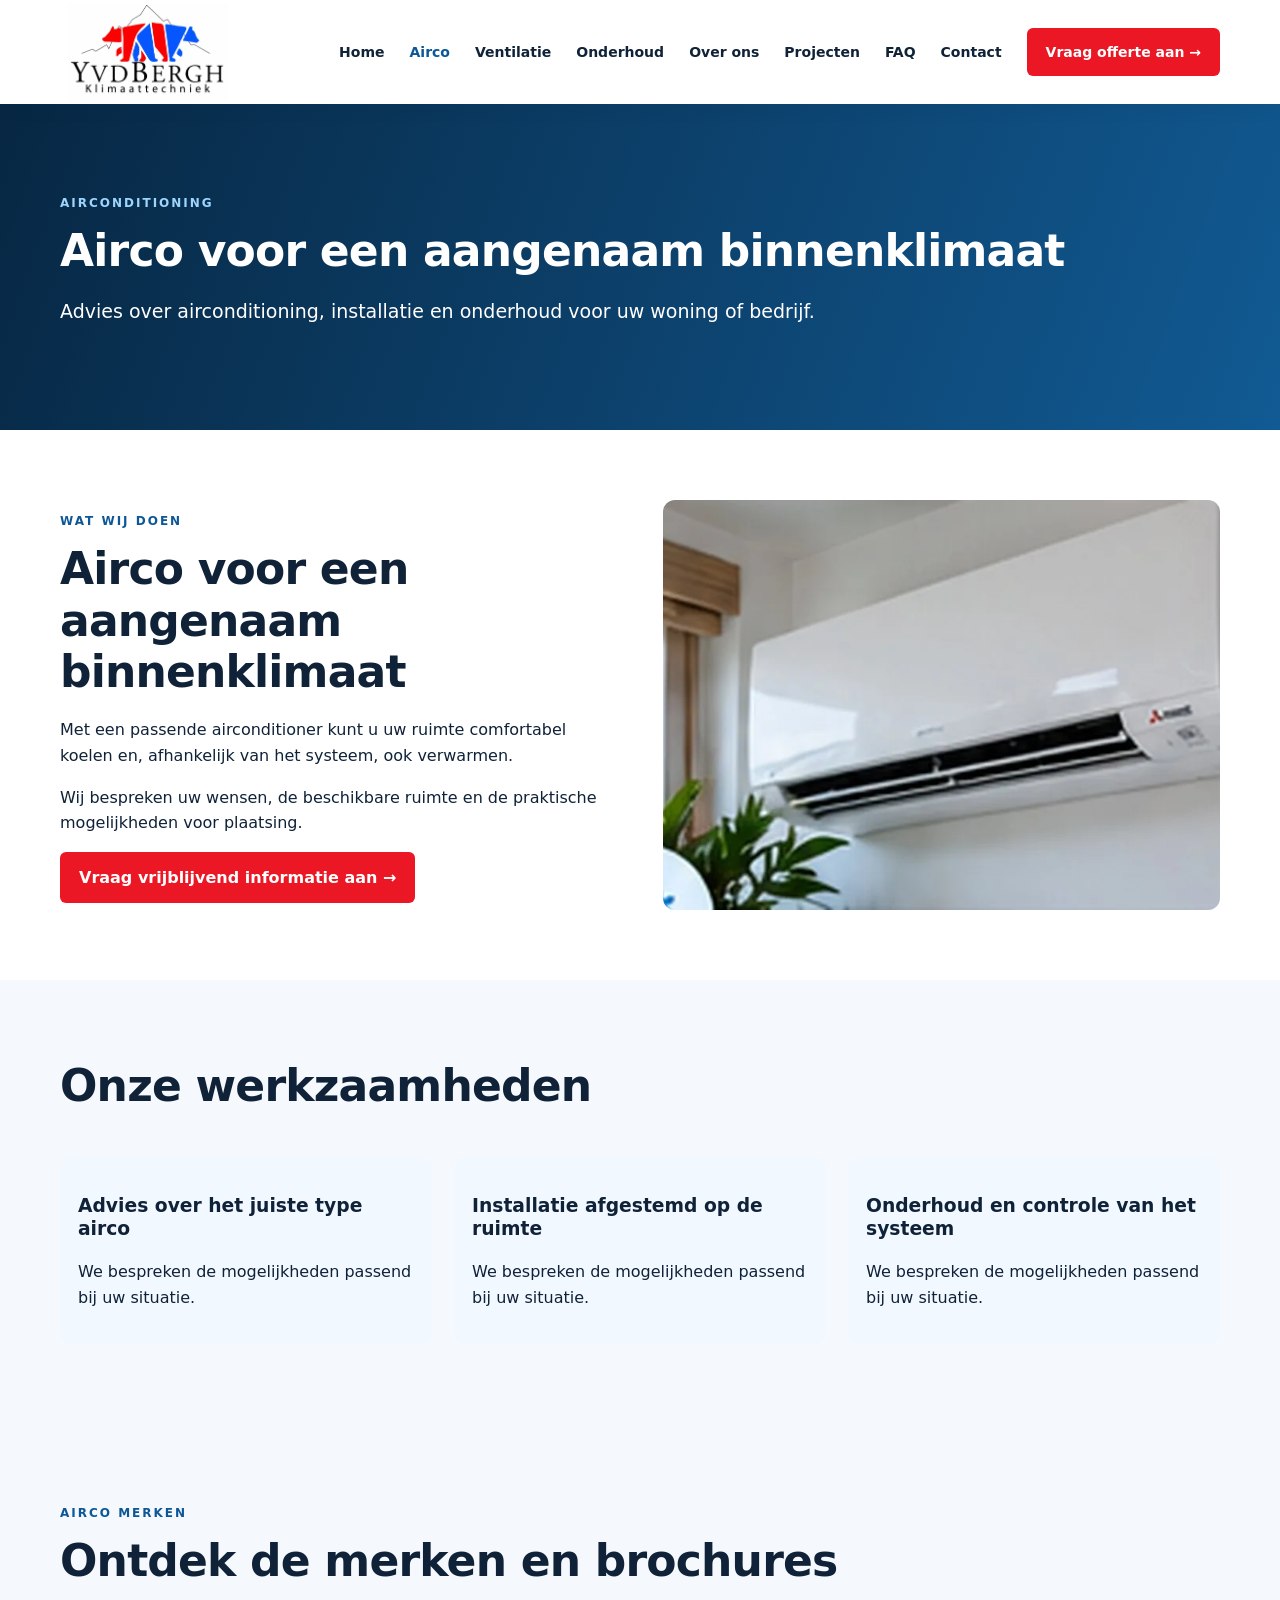
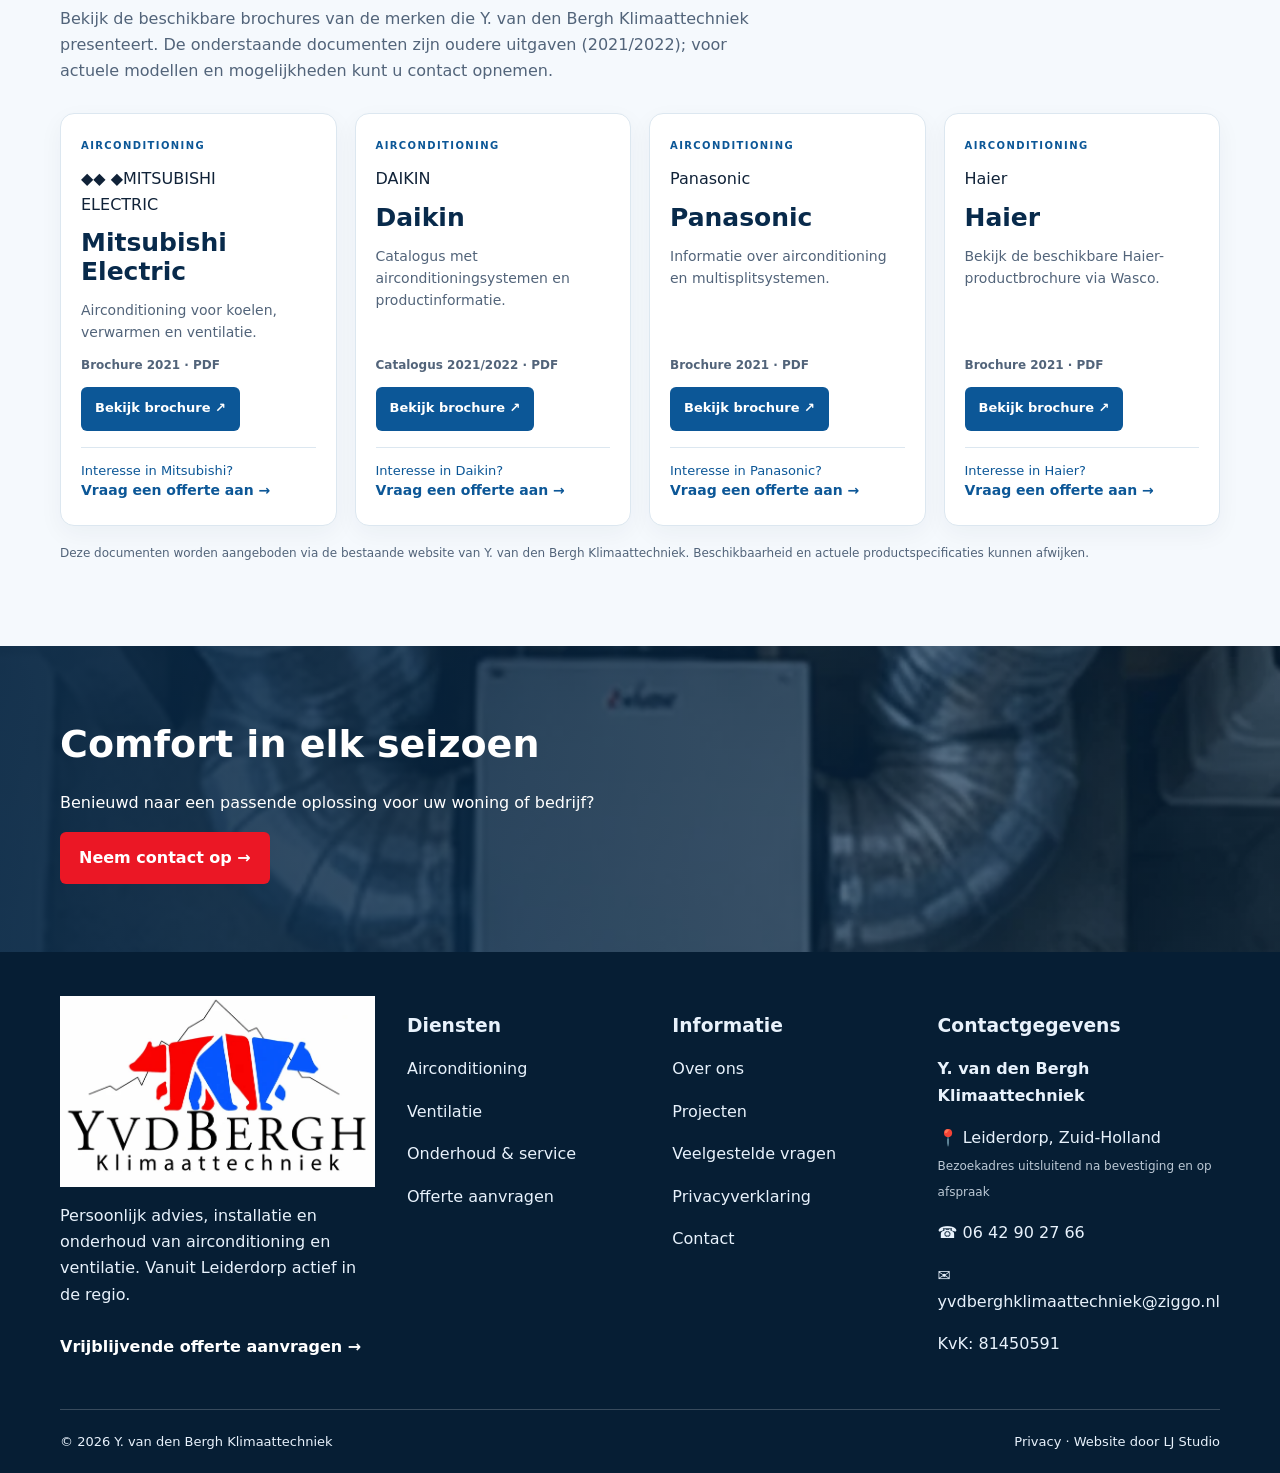
==== commit 851abb51: "Maak brochurekaarten visueel premium met merkidentiteiten" ====
--- a/airco.html
+++ b/airco.html
@@ -1,3 +1,3 @@
 <!DOCTYPE html>
 
-<html lang="nl"><head><meta charset="utf-8"/><meta content="width=device-width, initial-scale=1" name="viewport"/><title>Airco voor een aangenaam binnenklimaat | Y. van den Bergh Klimaattechniek</title><meta content="Advies over airconditioning, installatie en onderhoud voor uw woning of bedrijf." name="description"/><meta content="index,follow" name="robots"/><meta content="#082a4b" name="theme-color"/><link href="https://www.yvdberghklimaattechniek.nl/airco.html" rel="canonical"/><link href="style.css" rel="stylesheet"/><script defer="" src="script.js"></script></head><body><header class="header"><div class="container navwrap"><a aria-label="Naar homepage" class="brand" href="index.html"><img alt="Logo met rode en blauwe ijsberen - Y. van den Bergh Klimaattechniek" loading="lazy" src="assets/logo.webp"/></a><button aria-controls="navlinks" aria-expanded="false" aria-label="Navigatiemenu" class="menu">☰</button><nav aria-label="Hoofdnavigatie" class="links" id="navlinks"><a href="index.html">Home</a><a class="active" href="airco.html">Airco</a><a href="ventilatie.html">Ventilatie</a><a href="onderhoud.html">Onderhoud</a><a href="over-ons.html">Over ons</a><a href="projecten.html">Projecten</a><a href="veelgestelde-vragen.html">FAQ</a><a href="contact.html">Contact</a><a class="btn" href="offerte.html">Vraag offerte aan →</a></nav></div></header><main><section class="pagehero"><div class="container"><span class="eyebrow" style="color:#9dd5ff">Airconditioning</span><h1>Airco voor een aangenaam binnenklimaat</h1><p>Advies over airconditioning, installatie en onderhoud voor uw woning of bedrijf.</p></div></section><section class="section"><div class="container split"><div><span class="eyebrow">Wat wij doen</span><h2>Airco voor een aangenaam binnenklimaat</h2><p>Met een passende airconditioner kunt u uw ruimte comfortabel koelen en, afhankelijk van het systeem, ook verwarmen.</p><p>Wij bespreken uw wensen, de beschikbare ruimte en de praktische mogelijkheden voor plaatsing.</p><a class="btn" href="contact.html">Vraag vrijblijvend informatie aan →</a></div><img alt="Airco voor een aangenaam binnenklimaat - voorbeeldafbeelding" loading="lazy" src="assets/airco.webp"/></div></section><section class="section soft"><div class="container"><h2>Onze werkzaamheden</h2><div class="grid"><div class="feature"><h3>Advies over het juiste type airco</h3><p>We bespreken de mogelijkheden passend bij uw situatie.</p></div><div class="feature"><h3>Installatie afgestemd op de ruimte</h3><p>We bespreken de mogelijkheden passend bij uw situatie.</p></div><div class="feature"><h3>Onderhoud en controle van het systeem</h3><p>We bespreken de mogelijkheden passend bij uw situatie.</p></div></div></div></section><section class="section soft" id="merken-brochures"><div class="container"><span class="eyebrow">Airco merken</span><h2>Ontdek de merken en brochures</h2><p class="intro">Bekijk de beschikbare brochures van de merken die Y. van den Bergh Klimaattechniek presenteert. De onderstaande documenten zijn oudere uitgaven (2021/2022); voor actuele modellen en mogelijkheden kunt u contact opnemen.</p><div class="brand-brochure-grid"><article class="brand-brochure"><span class="brand-brochure-kicker">AIRCONDITIONING</span><h3>Mitsubishi</h3><p>Airconditioning voor koelen, verwarmen en ventilatie.</p><span class="brand-brochure-year">Brochure 2021 · PDF</span><a class="btn blue" href="https://www.yvdberghklimaattechniek.nl/_downloads/778ea524305809abbbc8848a24d9977f" target="_blank" rel="noopener noreferrer" aria-label="Open Mitsubishi brochure uit 2021 in nieuw tabblad">Bekijk brochure ↗</a><a class="brand-quote-link" href="offerte.html?merk=Mitsubishi" aria-label="Vraag vrijblijvend een offerte aan voor een airco van Mitsubishi">Interesse in Mitsubishi? <strong>Vraag een offerte aan →</strong></a></article><article class="brand-brochure"><span class="brand-brochure-kicker">AIRCONDITIONING</span><h3>Daikin</h3><p>Catalogus met airconditioningsystemen en productinformatie.</p><span class="brand-brochure-year">Catalogus 2021/2022 · PDF</span><a class="btn blue" href="https://www.yvdberghklimaattechniek.nl/_downloads/63fe2f632c1310c3c713bf9fb222793b" target="_blank" rel="noopener noreferrer" aria-label="Open Daikin catalogus 2021 2022 in nieuw tabblad">Bekijk brochure ↗</a><a class="brand-quote-link" href="offerte.html?merk=Daikin" aria-label="Vraag vrijblijvend een offerte aan voor een airco van Daikin">Interesse in Daikin? <strong>Vraag een offerte aan →</strong></a></article><article class="brand-brochure"><span class="brand-brochure-kicker">AIRCONDITIONING</span><h3>Panasonic</h3><p>Informatie over airconditioning en multisplitsystemen.</p><span class="brand-brochure-year">Brochure 2021 · PDF</span><a class="btn blue" href="https://www.yvdberghklimaattechniek.nl/_downloads/e83ceaabfc6ef22ccce5dc10534a33b3" target="_blank" rel="noopener noreferrer" aria-label="Open Panasonic brochure uit 2021 in nieuw tabblad">Bekijk brochure ↗</a><a class="brand-quote-link" href="offerte.html?merk=Panasonic" aria-label="Vraag vrijblijvend een offerte aan voor een airco van Panasonic">Interesse in Panasonic? <strong>Vraag een offerte aan →</strong></a></article><article class="brand-brochure"><span class="brand-brochure-kicker">AIRCONDITIONING</span><h3>Haier</h3><p>Bekijk de beschikbare Haier-productbrochure via Wasco.</p><span class="brand-brochure-year">Brochure 2021 · PDF</span><a class="btn blue" href="https://www.yvdberghklimaattechniek.nl/_downloads/8b18bd51124225c14ea12ccc29e8a36a" target="_blank" rel="noopener noreferrer" aria-label="Open Haier brochure uit 2021 in nieuw tabblad">Bekijk brochure ↗</a><a class="brand-quote-link" href="offerte.html?merk=Haier" aria-label="Vraag vrijblijvend een offerte aan voor een airco van Haier">Interesse in Haier? <strong>Vraag een offerte aan →</strong></a></article></div><p class="brand-brochure-note">Deze documenten worden aangeboden via de bestaande website van Y. van den Bergh Klimaattechniek. Beschikbaarheid en actuele productspecificaties kunnen afwijken.</p></div></section><section class="banner"><div class="container"><h2>Comfort in elk seizoen</h2><p>Benieuwd naar een passende oplossing voor uw woning of bedrijf?</p><a class="btn" href="contact.html">Neem contact op →</a></div></section></main><footer class="footer"><div class="container"><div class="footgrid expanded"><div><a href="index.html"><img alt="Y. van den Bergh Klimaattechniek – ijsberenlogo" loading="lazy" src="assets/logo.webp"/></a><p>Persoonlijk advies, installatie en onderhoud van airconditioning en ventilatie. Vanuit Leiderdorp actief in de regio.</p><a class="foot-cta" href="offerte.html">Vrijblijvende offerte aanvragen →</a></div><div><h3>Diensten</h3><p><a href="airco.html">Airconditioning</a></p><p><a href="ventilatie.html">Ventilatie</a></p><p><a href="onderhoud.html">Onderhoud &amp; service</a></p><p><a href="offerte.html">Offerte aanvragen</a></p></div><div><h3>Informatie</h3><p><a href="over-ons.html">Over ons</a></p><p><a href="projecten.html">Projecten</a></p><p><a href="veelgestelde-vragen.html">Veelgestelde vragen</a></p><p><a href="privacyverklaring.html">Privacyverklaring</a></p><p><a href="contact.html">Contact</a></p></div><div><h3>Contactgegevens</h3><p><strong>Y. van den Bergh Klimaattechniek</strong></p><p><span aria-hidden="true">📍</span> Leiderdorp, Zuid-Holland<br/><small>Bezoekadres uitsluitend na bevestiging en op afspraak</small></p><p><span aria-hidden="true">☎</span> <a href="tel:+31642902766">06 42 90 27 66</a></p><p><span aria-hidden="true">✉</span> <a href="mailto:yvdberghklimaattechniek@ziggo.nl">yvdberghklimaattechniek@ziggo.nl</a></p><p>KvK: 81450591</p></div></div><div class="footerbottom"><span>© 2026 Y. van den Bergh Klimaattechniek</span><span><a href="privacyverklaring.html">Privacy</a> · Website door <a href="https://www.ljstudio.nl/" rel="noopener">LJ Studio</a></span></div></div></footer></body></html>+<html lang="nl"><head><meta charset="utf-8"/><meta content="width=device-width, initial-scale=1" name="viewport"/><title>Airco voor een aangenaam binnenklimaat | Y. van den Bergh Klimaattechniek</title><meta content="Advies over airconditioning, installatie en onderhoud voor uw woning of bedrijf." name="description"/><meta content="index,follow" name="robots"/><meta content="#082a4b" name="theme-color"/><link href="https://www.yvdberghklimaattechniek.nl/airco.html" rel="canonical"/><link href="style.css" rel="stylesheet"/><script defer="" src="script.js"></script></head><body><header class="header"><div class="container navwrap"><a aria-label="Naar homepage" class="brand" href="index.html"><img alt="Logo met rode en blauwe ijsberen - Y. van den Bergh Klimaattechniek" loading="lazy" src="assets/logo.webp"/></a><button aria-controls="navlinks" aria-expanded="false" aria-label="Navigatiemenu" class="menu">☰</button><nav aria-label="Hoofdnavigatie" class="links" id="navlinks"><a href="index.html">Home</a><a class="active" href="airco.html">Airco</a><a href="ventilatie.html">Ventilatie</a><a href="onderhoud.html">Onderhoud</a><a href="over-ons.html">Over ons</a><a href="projecten.html">Projecten</a><a href="veelgestelde-vragen.html">FAQ</a><a href="contact.html">Contact</a><a class="btn" href="offerte.html">Vraag offerte aan →</a></nav></div></header><main><section class="pagehero"><div class="container"><span class="eyebrow" style="color:#9dd5ff">Airconditioning</span><h1>Airco voor een aangenaam binnenklimaat</h1><p>Advies over airconditioning, installatie en onderhoud voor uw woning of bedrijf.</p></div></section><section class="section"><div class="container split"><div><span class="eyebrow">Wat wij doen</span><h2>Airco voor een aangenaam binnenklimaat</h2><p>Met een passende airconditioner kunt u uw ruimte comfortabel koelen en, afhankelijk van het systeem, ook verwarmen.</p><p>Wij bespreken uw wensen, de beschikbare ruimte en de praktische mogelijkheden voor plaatsing.</p><a class="btn" href="contact.html">Vraag vrijblijvend informatie aan →</a></div><img alt="Airco voor een aangenaam binnenklimaat - voorbeeldafbeelding" loading="lazy" src="assets/airco.webp"/></div></section><section class="section soft"><div class="container"><h2>Onze werkzaamheden</h2><div class="grid"><div class="feature"><h3>Advies over het juiste type airco</h3><p>We bespreken de mogelijkheden passend bij uw situatie.</p></div><div class="feature"><h3>Installatie afgestemd op de ruimte</h3><p>We bespreken de mogelijkheden passend bij uw situatie.</p></div><div class="feature"><h3>Onderhoud en controle van het systeem</h3><p>We bespreken de mogelijkheden passend bij uw situatie.</p></div></div></div></section><section class="section soft" id="merken-brochures"><div class="container"><span class="eyebrow">Airco merken</span><h2>Ontdek de merken en brochures</h2><p class="intro">Bekijk de beschikbare brochures van de merken die Y. van den Bergh Klimaattechniek presenteert. De onderstaande documenten zijn oudere uitgaven (2021/2022); voor actuele modellen en mogelijkheden kunt u contact opnemen.</p><div class="brand-brochure-grid brand-brochure-premium"><article class="brand-brochure"><span class="brand-brochure-kicker">AIRCONDITIONING</span><span class="brand-identity brand-mitsubishi"><span class="mitsubishi-symbol" aria-hidden="true">◆<span>◆ ◆</span></span><span>MITSUBISHI<br/>ELECTRIC</span></span><h3>Mitsubishi Electric</h3><p>Airconditioning voor koelen, verwarmen en ventilatie.</p><span class="brand-brochure-year">Brochure 2021 · PDF</span><a class="btn blue" href="https://www.yvdberghklimaattechniek.nl/_downloads/778ea524305809abbbc8848a24d9977f" target="_blank" rel="noopener noreferrer" aria-label="Open Mitsubishi brochure uit 2021 in nieuw tabblad">Bekijk brochure ↗</a><a class="brand-quote-link" href="offerte.html?merk=Mitsubishi" aria-label="Vraag vrijblijvend een offerte aan voor een airco van Mitsubishi">Interesse in Mitsubishi? <strong>Vraag een offerte aan →</strong></a></article><article class="brand-brochure"><span class="brand-brochure-kicker">AIRCONDITIONING</span><span class="brand-identity brand-daikin"><span class="daikin-symbol" aria-hidden="true"></span>DAIKIN</span><h3>Daikin</h3><p>Catalogus met airconditioningsystemen en productinformatie.</p><span class="brand-brochure-year">Catalogus 2021/2022 · PDF</span><a class="btn blue" href="https://www.yvdberghklimaattechniek.nl/_downloads/63fe2f632c1310c3c713bf9fb222793b" target="_blank" rel="noopener noreferrer" aria-label="Open Daikin catalogus 2021 2022 in nieuw tabblad">Bekijk brochure ↗</a><a class="brand-quote-link" href="offerte.html?merk=Daikin" aria-label="Vraag vrijblijvend een offerte aan voor een airco van Daikin">Interesse in Daikin? <strong>Vraag een offerte aan →</strong></a></article><article class="brand-brochure"><span class="brand-brochure-kicker">AIRCONDITIONING</span><span class="brand-identity brand-panasonic">Panasonic</span><h3>Panasonic</h3><p>Informatie over airconditioning en multisplitsystemen.</p><span class="brand-brochure-year">Brochure 2021 · PDF</span><a class="btn blue" href="https://www.yvdberghklimaattechniek.nl/_downloads/e83ceaabfc6ef22ccce5dc10534a33b3" target="_blank" rel="noopener noreferrer" aria-label="Open Panasonic brochure uit 2021 in nieuw tabblad">Bekijk brochure ↗</a><a class="brand-quote-link" href="offerte.html?merk=Panasonic" aria-label="Vraag vrijblijvend een offerte aan voor een airco van Panasonic">Interesse in Panasonic? <strong>Vraag een offerte aan →</strong></a></article><article class="brand-brochure"><span class="brand-brochure-kicker">AIRCONDITIONING</span><span class="brand-identity brand-haier">Haier</span><h3>Haier</h3><p>Bekijk de beschikbare Haier-productbrochure via Wasco.</p><span class="brand-brochure-year">Brochure 2021 · PDF</span><a class="btn blue" href="https://www.yvdberghklimaattechniek.nl/_downloads/8b18bd51124225c14ea12ccc29e8a36a" target="_blank" rel="noopener noreferrer" aria-label="Open Haier brochure uit 2021 in nieuw tabblad">Bekijk brochure ↗</a><a class="brand-quote-link" href="offerte.html?merk=Haier" aria-label="Vraag vrijblijvend een offerte aan voor een airco van Haier">Interesse in Haier? <strong>Vraag een offerte aan →</strong></a></article></div><p class="brand-brochure-note">Deze documenten worden aangeboden via de bestaande website van Y. van den Bergh Klimaattechniek. Beschikbaarheid en actuele productspecificaties kunnen afwijken.</p></div></section><section class="banner"><div class="container"><h2>Comfort in elk seizoen</h2><p>Benieuwd naar een passende oplossing voor uw woning of bedrijf?</p><a class="btn" href="contact.html">Neem contact op →</a></div></section></main><footer class="footer"><div class="container"><div class="footgrid expanded"><div><a href="index.html"><img alt="Y. van den Bergh Klimaattechniek – ijsberenlogo" loading="lazy" src="assets/logo.webp"/></a><p>Persoonlijk advies, installatie en onderhoud van airconditioning en ventilatie. Vanuit Leiderdorp actief in de regio.</p><a class="foot-cta" href="offerte.html">Vrijblijvende offerte aanvragen →</a></div><div><h3>Diensten</h3><p><a href="airco.html">Airconditioning</a></p><p><a href="ventilatie.html">Ventilatie</a></p><p><a href="onderhoud.html">Onderhoud &amp; service</a></p><p><a href="offerte.html">Offerte aanvragen</a></p></div><div><h3>Informatie</h3><p><a href="over-ons.html">Over ons</a></p><p><a href="projecten.html">Projecten</a></p><p><a href="veelgestelde-vragen.html">Veelgestelde vragen</a></p><p><a href="privacyverklaring.html">Privacyverklaring</a></p><p><a href="contact.html">Contact</a></p></div><div><h3>Contactgegevens</h3><p><strong>Y. van den Bergh Klimaattechniek</strong></p><p><span aria-hidden="true">📍</span> Leiderdorp, Zuid-Holland<br/><small>Bezoekadres uitsluitend na bevestiging en op afspraak</small></p><p><span aria-hidden="true">☎</span> <a href="tel:+31642902766">06 42 90 27 66</a></p><p><span aria-hidden="true">✉</span> <a href="mailto:yvdberghklimaattechniek@ziggo.nl">yvdberghklimaattechniek@ziggo.nl</a></p><p>KvK: 81450591</p></div></div><div class="footerbottom"><span>© 2026 Y. van den Bergh Klimaattechniek</span><span><a href="privacyverklaring.html">Privacy</a> · Website door <a href="https://www.ljstudio.nl/" rel="noopener">LJ Studio</a></span></div></div></footer></body></html>
--- a/style.css
+++ b/style.css
@@ -19,3 +19,9 @@
 .brand-brochure-note{font-size:12px;color:var(--muted);margin-top:18px}
 @media(max-width:1050px){.brand-brochure-grid{grid-template-columns:repeat(2,minmax(0,1fr))}}
 @media(max-width:600px){.brand-brochure-grid{grid-template-columns:1fr}.brand-brochure{padding:22px}}
+
+/* Merkgebonden offerte-aanvraag op aircopagina */
+.brand-quote-link{display:block;width:100%;margin-top:4px;padding-top:13px;border-top:1px solid #dce7f0;color:#0c5797;text-decoration:none;font-size:13px;line-height:1.5}
+.brand-quote-link strong{display:block;font-size:14px}
+.brand-quote-link:hover strong{text-decoration:underline}
+.brand-quote-link:focus-visible{outline:3px solid #0c5797;outline-offset:3px}
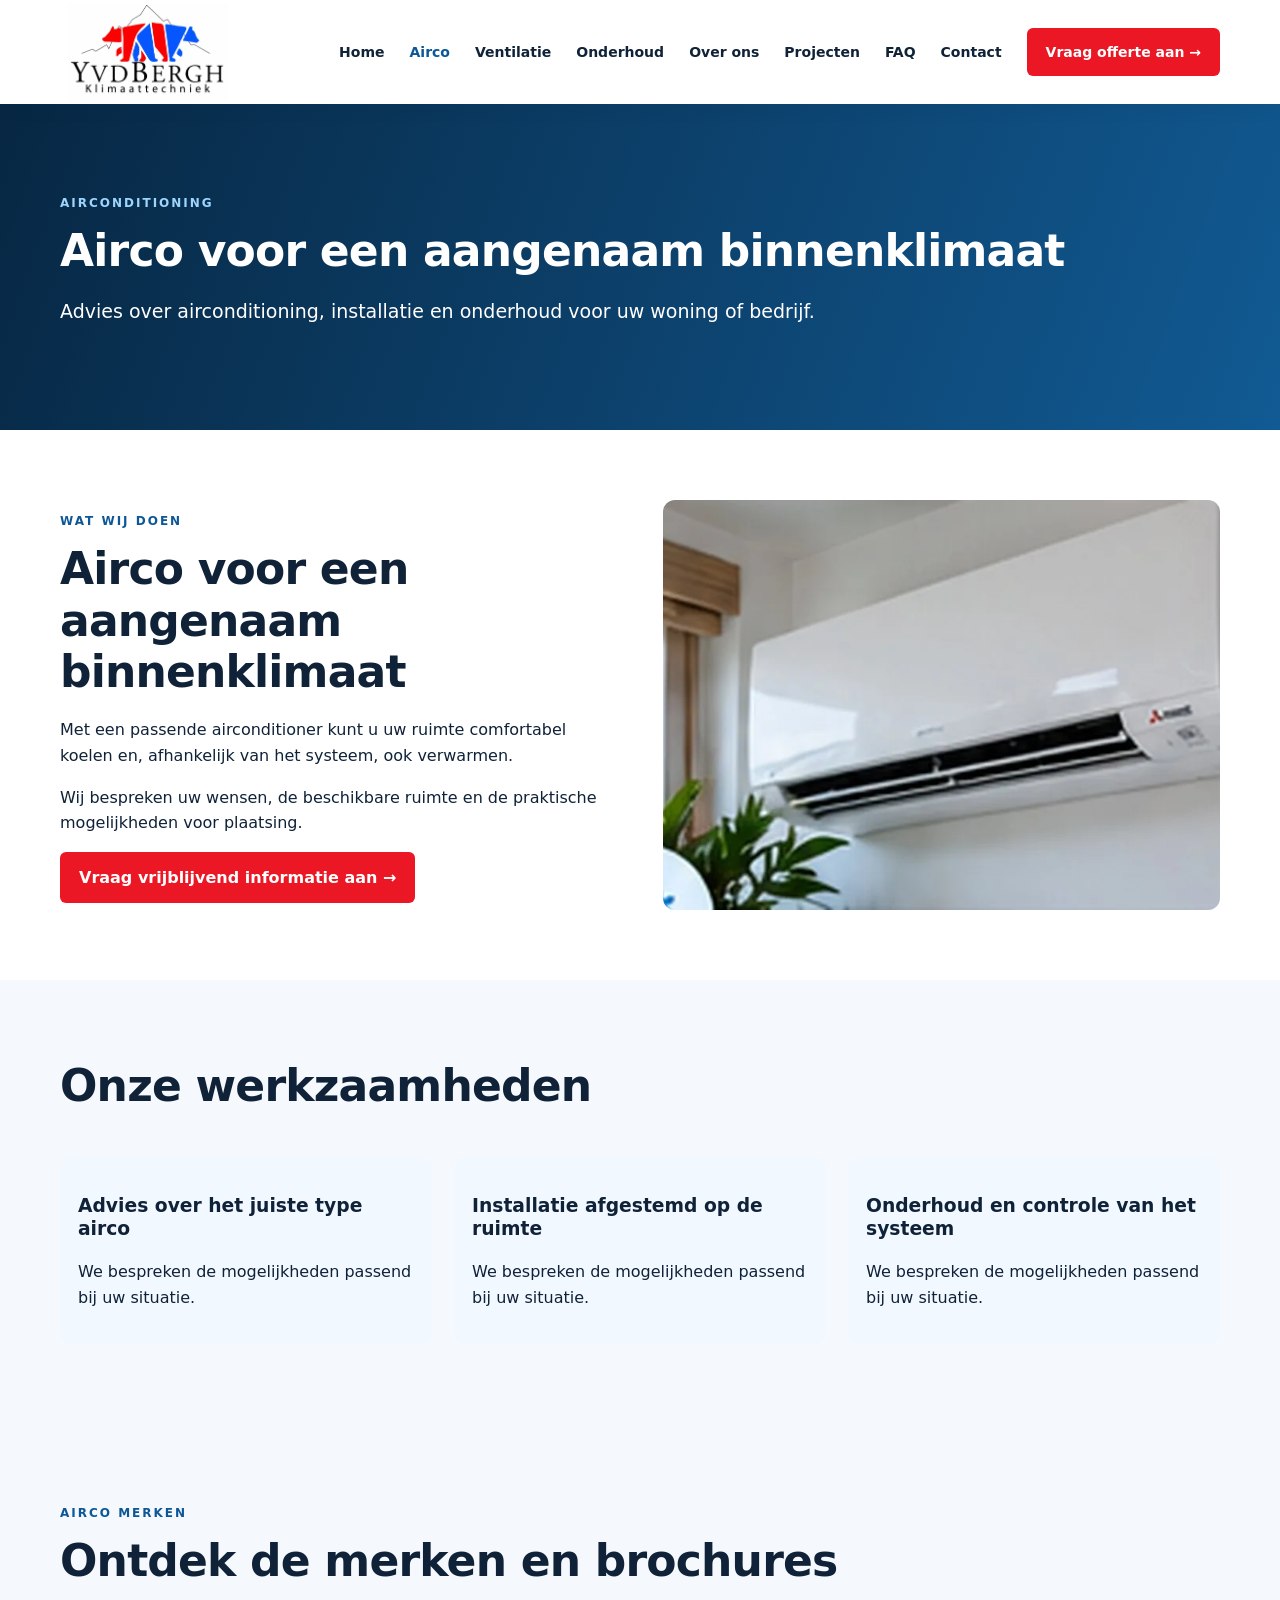
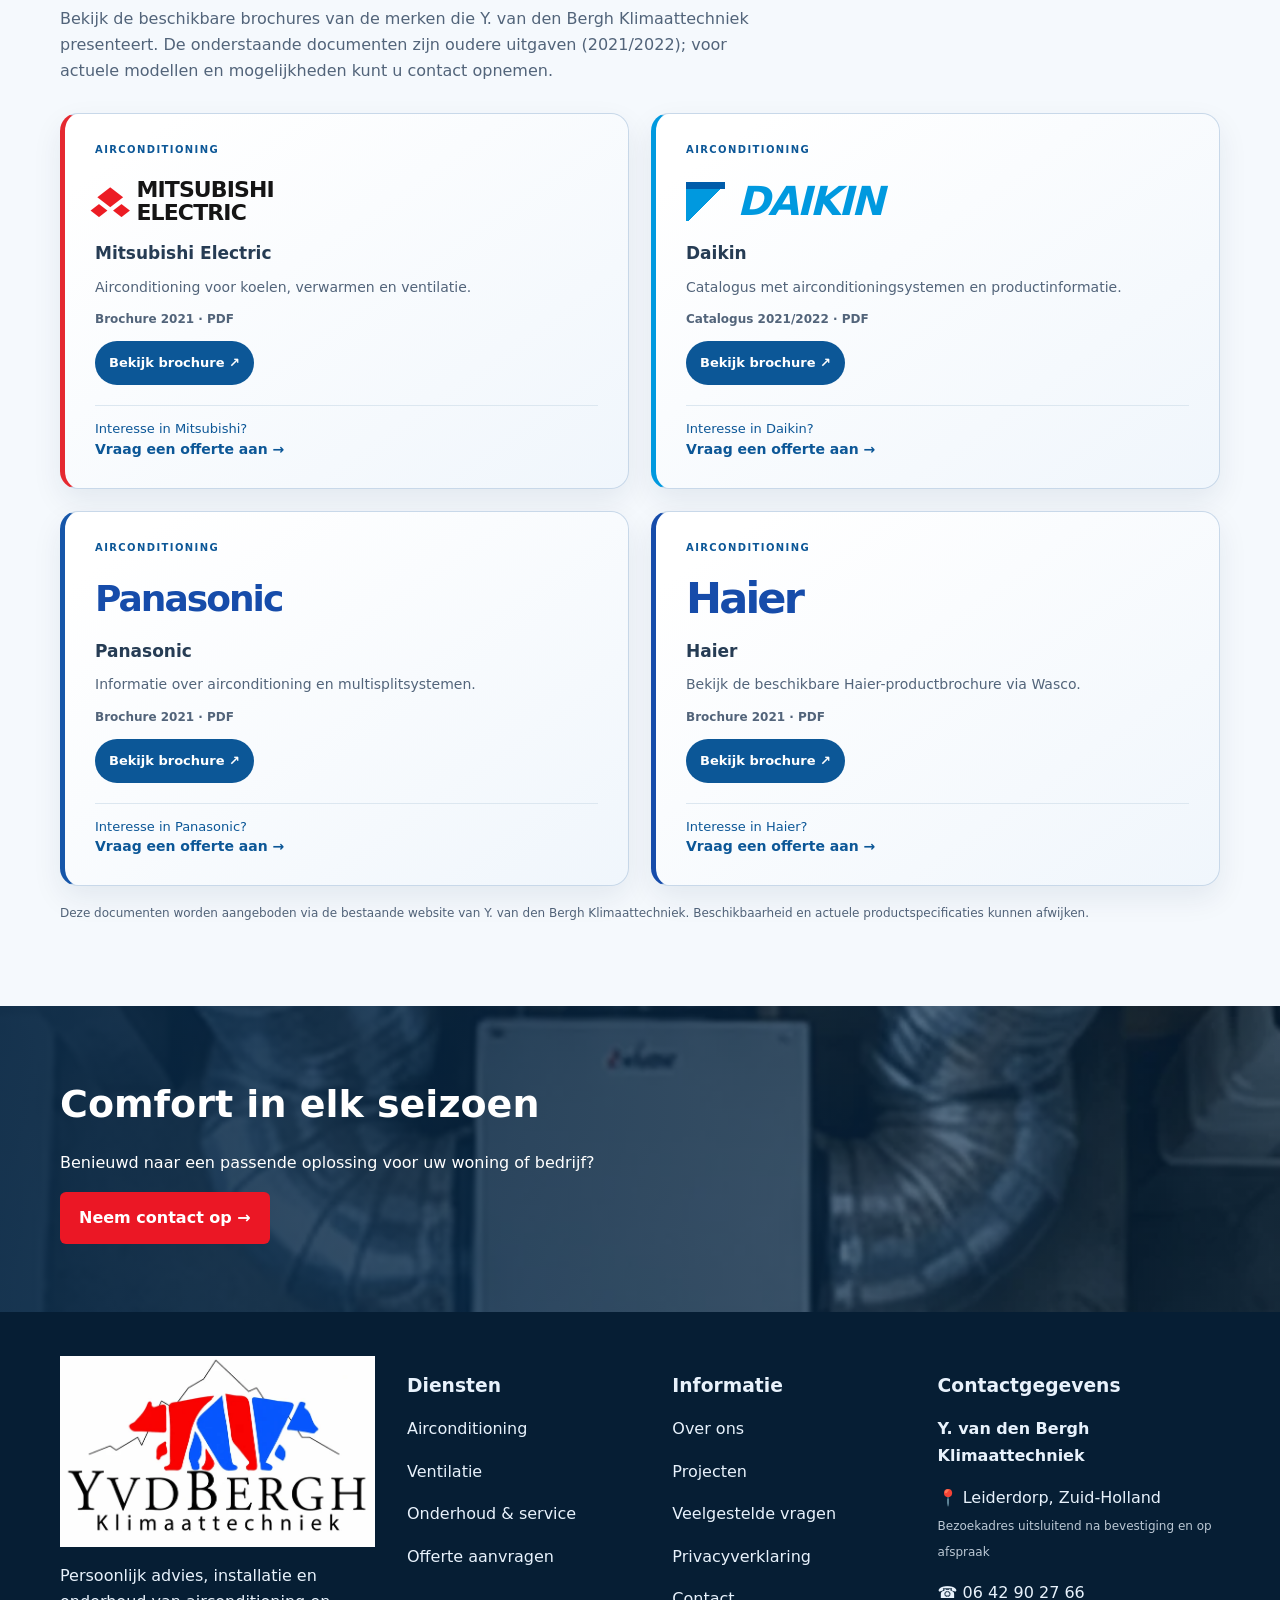
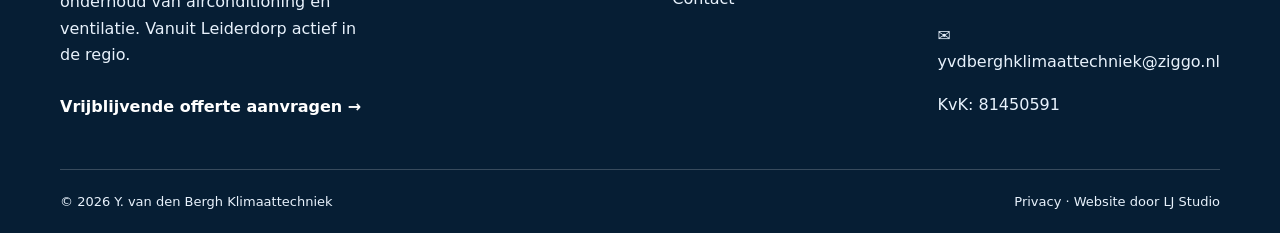
==== commit a075e88a: "Toon ijsberenfavicon op alle pagina's" ====
--- a/airco.html
+++ b/airco.html
@@ -1,3 +1,3 @@
 <!DOCTYPE html>
 
-<html lang="nl"><head><meta charset="utf-8"/><meta content="width=device-width, initial-scale=1" name="viewport"/><title>Airco voor een aangenaam binnenklimaat | Y. van den Bergh Klimaattechniek</title><meta content="Advies over airconditioning, installatie en onderhoud voor uw woning of bedrijf." name="description"/><meta content="index,follow" name="robots"/><meta content="#082a4b" name="theme-color"/><link href="https://www.yvdberghklimaattechniek.nl/airco.html" rel="canonical"/><link href="style.css" rel="stylesheet"/><script defer="" src="script.js"></script></head><body><header class="header"><div class="container navwrap"><a aria-label="Naar homepage" class="brand" href="index.html"><img alt="Logo met rode en blauwe ijsberen - Y. van den Bergh Klimaattechniek" loading="lazy" src="assets/logo.webp"/></a><button aria-controls="navlinks" aria-expanded="false" aria-label="Navigatiemenu" class="menu">☰</button><nav aria-label="Hoofdnavigatie" class="links" id="navlinks"><a href="index.html">Home</a><a class="active" href="airco.html">Airco</a><a href="ventilatie.html">Ventilatie</a><a href="onderhoud.html">Onderhoud</a><a href="over-ons.html">Over ons</a><a href="projecten.html">Projecten</a><a href="veelgestelde-vragen.html">FAQ</a><a href="contact.html">Contact</a><a class="btn" href="offerte.html">Vraag offerte aan →</a></nav></div></header><main><section class="pagehero"><div class="container"><span class="eyebrow" style="color:#9dd5ff">Airconditioning</span><h1>Airco voor een aangenaam binnenklimaat</h1><p>Advies over airconditioning, installatie en onderhoud voor uw woning of bedrijf.</p></div></section><section class="section"><div class="container split"><div><span class="eyebrow">Wat wij doen</span><h2>Airco voor een aangenaam binnenklimaat</h2><p>Met een passende airconditioner kunt u uw ruimte comfortabel koelen en, afhankelijk van het systeem, ook verwarmen.</p><p>Wij bespreken uw wensen, de beschikbare ruimte en de praktische mogelijkheden voor plaatsing.</p><a class="btn" href="contact.html">Vraag vrijblijvend informatie aan →</a></div><img alt="Airco voor een aangenaam binnenklimaat - voorbeeldafbeelding" loading="lazy" src="assets/airco.webp"/></div></section><section class="section soft"><div class="container"><h2>Onze werkzaamheden</h2><div class="grid"><div class="feature"><h3>Advies over het juiste type airco</h3><p>We bespreken de mogelijkheden passend bij uw situatie.</p></div><div class="feature"><h3>Installatie afgestemd op de ruimte</h3><p>We bespreken de mogelijkheden passend bij uw situatie.</p></div><div class="feature"><h3>Onderhoud en controle van het systeem</h3><p>We bespreken de mogelijkheden passend bij uw situatie.</p></div></div></div></section><section class="section soft" id="merken-brochures"><div class="container"><span class="eyebrow">Airco merken</span><h2>Ontdek de merken en brochures</h2><p class="intro">Bekijk de beschikbare brochures van de merken die Y. van den Bergh Klimaattechniek presenteert. De onderstaande documenten zijn oudere uitgaven (2021/2022); voor actuele modellen en mogelijkheden kunt u contact opnemen.</p><div class="brand-brochure-grid brand-brochure-premium"><article class="brand-brochure"><span class="brand-brochure-kicker">AIRCONDITIONING</span><span class="brand-identity brand-mitsubishi"><span class="mitsubishi-symbol" aria-hidden="true">◆<span>◆ ◆</span></span><span>MITSUBISHI<br/>ELECTRIC</span></span><h3>Mitsubishi Electric</h3><p>Airconditioning voor koelen, verwarmen en ventilatie.</p><span class="brand-brochure-year">Brochure 2021 · PDF</span><a class="btn blue" href="https://www.yvdberghklimaattechniek.nl/_downloads/778ea524305809abbbc8848a24d9977f" target="_blank" rel="noopener noreferrer" aria-label="Open Mitsubishi brochure uit 2021 in nieuw tabblad">Bekijk brochure ↗</a><a class="brand-quote-link" href="offerte.html?merk=Mitsubishi" aria-label="Vraag vrijblijvend een offerte aan voor een airco van Mitsubishi">Interesse in Mitsubishi? <strong>Vraag een offerte aan →</strong></a></article><article class="brand-brochure"><span class="brand-brochure-kicker">AIRCONDITIONING</span><span class="brand-identity brand-daikin"><span class="daikin-symbol" aria-hidden="true"></span>DAIKIN</span><h3>Daikin</h3><p>Catalogus met airconditioningsystemen en productinformatie.</p><span class="brand-brochure-year">Catalogus 2021/2022 · PDF</span><a class="btn blue" href="https://www.yvdberghklimaattechniek.nl/_downloads/63fe2f632c1310c3c713bf9fb222793b" target="_blank" rel="noopener noreferrer" aria-label="Open Daikin catalogus 2021 2022 in nieuw tabblad">Bekijk brochure ↗</a><a class="brand-quote-link" href="offerte.html?merk=Daikin" aria-label="Vraag vrijblijvend een offerte aan voor een airco van Daikin">Interesse in Daikin? <strong>Vraag een offerte aan →</strong></a></article><article class="brand-brochure"><span class="brand-brochure-kicker">AIRCONDITIONING</span><span class="brand-identity brand-panasonic">Panasonic</span><h3>Panasonic</h3><p>Informatie over airconditioning en multisplitsystemen.</p><span class="brand-brochure-year">Brochure 2021 · PDF</span><a class="btn blue" href="https://www.yvdberghklimaattechniek.nl/_downloads/e83ceaabfc6ef22ccce5dc10534a33b3" target="_blank" rel="noopener noreferrer" aria-label="Open Panasonic brochure uit 2021 in nieuw tabblad">Bekijk brochure ↗</a><a class="brand-quote-link" href="offerte.html?merk=Panasonic" aria-label="Vraag vrijblijvend een offerte aan voor een airco van Panasonic">Interesse in Panasonic? <strong>Vraag een offerte aan →</strong></a></article><article class="brand-brochure"><span class="brand-brochure-kicker">AIRCONDITIONING</span><span class="brand-identity brand-haier">Haier</span><h3>Haier</h3><p>Bekijk de beschikbare Haier-productbrochure via Wasco.</p><span class="brand-brochure-year">Brochure 2021 · PDF</span><a class="btn blue" href="https://www.yvdberghklimaattechniek.nl/_downloads/8b18bd51124225c14ea12ccc29e8a36a" target="_blank" rel="noopener noreferrer" aria-label="Open Haier brochure uit 2021 in nieuw tabblad">Bekijk brochure ↗</a><a class="brand-quote-link" href="offerte.html?merk=Haier" aria-label="Vraag vrijblijvend een offerte aan voor een airco van Haier">Interesse in Haier? <strong>Vraag een offerte aan →</strong></a></article></div><p class="brand-brochure-note">Deze documenten worden aangeboden via de bestaande website van Y. van den Bergh Klimaattechniek. Beschikbaarheid en actuele productspecificaties kunnen afwijken.</p></div></section><section class="banner"><div class="container"><h2>Comfort in elk seizoen</h2><p>Benieuwd naar een passende oplossing voor uw woning of bedrijf?</p><a class="btn" href="contact.html">Neem contact op →</a></div></section></main><footer class="footer"><div class="container"><div class="footgrid expanded"><div><a href="index.html"><img alt="Y. van den Bergh Klimaattechniek – ijsberenlogo" loading="lazy" src="assets/logo.webp"/></a><p>Persoonlijk advies, installatie en onderhoud van airconditioning en ventilatie. Vanuit Leiderdorp actief in de regio.</p><a class="foot-cta" href="offerte.html">Vrijblijvende offerte aanvragen →</a></div><div><h3>Diensten</h3><p><a href="airco.html">Airconditioning</a></p><p><a href="ventilatie.html">Ventilatie</a></p><p><a href="onderhoud.html">Onderhoud &amp; service</a></p><p><a href="offerte.html">Offerte aanvragen</a></p></div><div><h3>Informatie</h3><p><a href="over-ons.html">Over ons</a></p><p><a href="projecten.html">Projecten</a></p><p><a href="veelgestelde-vragen.html">Veelgestelde vragen</a></p><p><a href="privacyverklaring.html">Privacyverklaring</a></p><p><a href="contact.html">Contact</a></p></div><div><h3>Contactgegevens</h3><p><strong>Y. van den Bergh Klimaattechniek</strong></p><p><span aria-hidden="true">📍</span> Leiderdorp, Zuid-Holland<br/><small>Bezoekadres uitsluitend na bevestiging en op afspraak</small></p><p><span aria-hidden="true">☎</span> <a href="tel:+31642902766">06 42 90 27 66</a></p><p><span aria-hidden="true">✉</span> <a href="mailto:yvdberghklimaattechniek@ziggo.nl">yvdberghklimaattechniek@ziggo.nl</a></p><p>KvK: 81450591</p></div></div><div class="footerbottom"><span>© 2026 Y. van den Bergh Klimaattechniek</span><span><a href="privacyverklaring.html">Privacy</a> · Website door <a href="https://www.ljstudio.nl/" rel="noopener">LJ Studio</a></span></div></div></footer></body></html>+<html lang="nl"><head><meta charset="utf-8"/><meta content="width=device-width, initial-scale=1" name="viewport"/><title>Airco voor een aangenaam binnenklimaat | Y. van den Bergh Klimaattechniek</title><meta content="Advies over airconditioning, installatie en onderhoud voor uw woning of bedrijf." name="description"/><meta content="index,follow" name="robots"/><meta content="#082a4b" name="theme-color"/><link href="https://www.yvdberghklimaattechniek.nl/airco.html" rel="canonical"/><link href="style.css" rel="stylesheet"/><script defer="" src="script.js"></script><link rel="icon" href="favicon.svg" type="image/svg+xml"/><link rel="shortcut icon" href="assets/logo.webp" type="image/webp"/></head><body><header class="header"><div class="container navwrap"><a aria-label="Naar homepage" class="brand" href="index.html"><img alt="Logo met rode en blauwe ijsberen - Y. van den Bergh Klimaattechniek" loading="lazy" src="assets/logo.webp"/></a><button aria-controls="navlinks" aria-expanded="false" aria-label="Navigatiemenu" class="menu">☰</button><nav aria-label="Hoofdnavigatie" class="links" id="navlinks"><a href="index.html">Home</a><a class="active" href="airco.html">Airco</a><a href="ventilatie.html">Ventilatie</a><a href="onderhoud.html">Onderhoud</a><a href="over-ons.html">Over ons</a><a href="projecten.html">Projecten</a><a href="veelgestelde-vragen.html">FAQ</a><a href="contact.html">Contact</a><a class="btn" href="offerte.html">Vraag offerte aan →</a></nav></div></header><main><section class="pagehero"><div class="container"><span class="eyebrow" style="color:#9dd5ff">Airconditioning</span><h1>Airco voor een aangenaam binnenklimaat</h1><p>Advies over airconditioning, installatie en onderhoud voor uw woning of bedrijf.</p></div></section><section class="section"><div class="container split"><div><span class="eyebrow">Wat wij doen</span><h2>Airco voor een aangenaam binnenklimaat</h2><p>Met een passende airconditioner kunt u uw ruimte comfortabel koelen en, afhankelijk van het systeem, ook verwarmen.</p><p>Wij bespreken uw wensen, de beschikbare ruimte en de praktische mogelijkheden voor plaatsing.</p><a class="btn" href="contact.html">Vraag vrijblijvend informatie aan →</a></div><img alt="Airco voor een aangenaam binnenklimaat - voorbeeldafbeelding" loading="lazy" src="assets/airco.webp"/></div></section><section class="section soft"><div class="container"><h2>Onze werkzaamheden</h2><div class="grid"><div class="feature"><h3>Advies over het juiste type airco</h3><p>We bespreken de mogelijkheden passend bij uw situatie.</p></div><div class="feature"><h3>Installatie afgestemd op de ruimte</h3><p>We bespreken de mogelijkheden passend bij uw situatie.</p></div><div class="feature"><h3>Onderhoud en controle van het systeem</h3><p>We bespreken de mogelijkheden passend bij uw situatie.</p></div></div></div></section><section class="section soft" id="merken-brochures"><div class="container"><span class="eyebrow">Airco merken</span><h2>Ontdek de merken en brochures</h2><p class="intro">Bekijk de beschikbare brochures van de merken die Y. van den Bergh Klimaattechniek presenteert. De onderstaande documenten zijn oudere uitgaven (2021/2022); voor actuele modellen en mogelijkheden kunt u contact opnemen.</p><div class="brand-brochure-grid brand-brochure-premium"><article class="brand-brochure"><span class="brand-brochure-kicker">AIRCONDITIONING</span><span class="brand-identity brand-mitsubishi"><span class="mitsubishi-symbol" aria-hidden="true">◆<span>◆ ◆</span></span><span>MITSUBISHI<br/>ELECTRIC</span></span><h3>Mitsubishi Electric</h3><p>Airconditioning voor koelen, verwarmen en ventilatie.</p><span class="brand-brochure-year">Brochure 2021 · PDF</span><a class="btn blue" href="https://www.yvdberghklimaattechniek.nl/_downloads/778ea524305809abbbc8848a24d9977f" target="_blank" rel="noopener noreferrer" aria-label="Open Mitsubishi brochure uit 2021 in nieuw tabblad">Bekijk brochure ↗</a><a class="brand-quote-link" href="offerte.html?merk=Mitsubishi" aria-label="Vraag vrijblijvend een offerte aan voor een airco van Mitsubishi">Interesse in Mitsubishi? <strong>Vraag een offerte aan →</strong></a></article><article class="brand-brochure"><span class="brand-brochure-kicker">AIRCONDITIONING</span><span class="brand-identity brand-daikin"><span class="daikin-symbol" aria-hidden="true"></span>DAIKIN</span><h3>Daikin</h3><p>Catalogus met airconditioningsystemen en productinformatie.</p><span class="brand-brochure-year">Catalogus 2021/2022 · PDF</span><a class="btn blue" href="https://www.yvdberghklimaattechniek.nl/_downloads/63fe2f632c1310c3c713bf9fb222793b" target="_blank" rel="noopener noreferrer" aria-label="Open Daikin catalogus 2021 2022 in nieuw tabblad">Bekijk brochure ↗</a><a class="brand-quote-link" href="offerte.html?merk=Daikin" aria-label="Vraag vrijblijvend een offerte aan voor een airco van Daikin">Interesse in Daikin? <strong>Vraag een offerte aan →</strong></a></article><article class="brand-brochure"><span class="brand-brochure-kicker">AIRCONDITIONING</span><span class="brand-identity brand-panasonic">Panasonic</span><h3>Panasonic</h3><p>Informatie over airconditioning en multisplitsystemen.</p><span class="brand-brochure-year">Brochure 2021 · PDF</span><a class="btn blue" href="https://www.yvdberghklimaattechniek.nl/_downloads/e83ceaabfc6ef22ccce5dc10534a33b3" target="_blank" rel="noopener noreferrer" aria-label="Open Panasonic brochure uit 2021 in nieuw tabblad">Bekijk brochure ↗</a><a class="brand-quote-link" href="offerte.html?merk=Panasonic" aria-label="Vraag vrijblijvend een offerte aan voor een airco van Panasonic">Interesse in Panasonic? <strong>Vraag een offerte aan →</strong></a></article><article class="brand-brochure"><span class="brand-brochure-kicker">AIRCONDITIONING</span><span class="brand-identity brand-haier">Haier</span><h3>Haier</h3><p>Bekijk de beschikbare Haier-productbrochure via Wasco.</p><span class="brand-brochure-year">Brochure 2021 · PDF</span><a class="btn blue" href="https://www.yvdberghklimaattechniek.nl/_downloads/8b18bd51124225c14ea12ccc29e8a36a" target="_blank" rel="noopener noreferrer" aria-label="Open Haier brochure uit 2021 in nieuw tabblad">Bekijk brochure ↗</a><a class="brand-quote-link" href="offerte.html?merk=Haier" aria-label="Vraag vrijblijvend een offerte aan voor een airco van Haier">Interesse in Haier? <strong>Vraag een offerte aan →</strong></a></article></div><p class="brand-brochure-note">Deze documenten worden aangeboden via de bestaande website van Y. van den Bergh Klimaattechniek. Beschikbaarheid en actuele productspecificaties kunnen afwijken.</p></div></section><section class="banner"><div class="container"><h2>Comfort in elk seizoen</h2><p>Benieuwd naar een passende oplossing voor uw woning of bedrijf?</p><a class="btn" href="contact.html">Neem contact op →</a></div></section></main><footer class="footer"><div class="container"><div class="footgrid expanded"><div><a href="index.html"><img alt="Y. van den Bergh Klimaattechniek – ijsberenlogo" loading="lazy" src="assets/logo.webp"/></a><p>Persoonlijk advies, installatie en onderhoud van airconditioning en ventilatie. Vanuit Leiderdorp actief in de regio.</p><a class="foot-cta" href="offerte.html">Vrijblijvende offerte aanvragen →</a></div><div><h3>Diensten</h3><p><a href="airco.html">Airconditioning</a></p><p><a href="ventilatie.html">Ventilatie</a></p><p><a href="onderhoud.html">Onderhoud &amp; service</a></p><p><a href="offerte.html">Offerte aanvragen</a></p></div><div><h3>Informatie</h3><p><a href="over-ons.html">Over ons</a></p><p><a href="projecten.html">Projecten</a></p><p><a href="veelgestelde-vragen.html">Veelgestelde vragen</a></p><p><a href="privacyverklaring.html">Privacyverklaring</a></p><p><a href="contact.html">Contact</a></p></div><div><h3>Contactgegevens</h3><p><strong>Y. van den Bergh Klimaattechniek</strong></p><p><span aria-hidden="true">📍</span> Leiderdorp, Zuid-Holland<br/><small>Bezoekadres uitsluitend na bevestiging en op afspraak</small></p><p><span aria-hidden="true">☎</span> <a href="tel:+31642902766">06 42 90 27 66</a></p><p><span aria-hidden="true">✉</span> <a href="mailto:yvdberghklimaattechniek@ziggo.nl">yvdberghklimaattechniek@ziggo.nl</a></p><p>KvK: 81450591</p></div></div><div class="footerbottom"><span>© 2026 Y. van den Bergh Klimaattechniek</span><span><a href="privacyverklaring.html">Privacy</a> · Website door <a href="https://www.ljstudio.nl/" rel="noopener">LJ Studio</a></span></div></div></footer></body></html>
--- a/style.css
+++ b/style.css
@@ -25,3 +25,26 @@
 .brand-quote-link strong{display:block;font-size:14px}
 .brand-quote-link:hover strong{text-decoration:underline}
 .brand-quote-link:focus-visible{outline:3px solid #0c5797;outline-offset:3px}
+
+/* Premium 2x2 merkkaarten, in stijl van het aangeleverde voorbeeld. */
+.brand-brochure-premium{grid-template-columns:repeat(2,minmax(0,1fr));gap:22px}
+.brand-brochure-premium .brand-brochure{position:relative;overflow:hidden;min-height:270px;padding:28px 30px;background:linear-gradient(145deg,#fff 10%,#f0f6fc 100%);border:1px solid #c8d8e9;border-left:5px solid var(--blue);border-radius:18px;box-shadow:0 12px 30px #082a4b14;transition:transform .2s ease,box-shadow .2s ease}
+.brand-brochure-premium .brand-brochure:hover{transform:translateY(-3px);box-shadow:0 18px 36px #082a4b22}
+.brand-brochure-premium .brand-brochure:nth-child(1){border-left-color:#e52930}
+.brand-brochure-premium .brand-brochure:nth-child(2){border-left-color:#0099df}
+.brand-brochure-premium .brand-brochure:nth-child(3){border-left-color:#1656a9}
+.brand-brochure-premium .brand-brochure:nth-child(4){border-left-color:#164caa}
+.brand-brochure-premium .brand-brochure h3{font-size:17px;margin:0;color:#263c54}
+.brand-brochure-premium .brand-brochure p{font-size:14px;flex:0}
+.brand-brochure-premium .brand-brochure .btn{border-radius:999px;margin-top:auto}
+.brand-identity{display:flex;align-items:center;gap:12px;min-height:62px;font-weight:900;line-height:1.05;letter-spacing:-.045em}
+.brand-mitsubishi{font-size:22px;color:#151515;letter-spacing:-.04em}
+.mitsubishi-symbol{display:flex;flex-direction:column;align-items:center;justify-content:center;font-size:26px;line-height:.65;color:#ec1c24;transform:scaleX(1.3)}
+.mitsubishi-symbol span{font-size:17px;white-space:pre}
+.brand-daikin{font-size:40px;color:#0099df;font-style:italic;letter-spacing:-.055em}
+.daikin-symbol{width:39px;height:39px;display:inline-block;flex:none;background:linear-gradient(135deg,#0099df 0 48%,transparent 49% 100%);border-top:7px solid #005caa}
+.brand-panasonic{font-size:36px;color:#164caa;letter-spacing:-.055em}
+.brand-haier{font-size:43px;color:#164caa;letter-spacing:-.065em}
+.brand-brochure-premium .brand-quote-link{margin-top:8px}
+@media(max-width:760px){.brand-brochure-premium{grid-template-columns:1fr}.brand-brochure-premium .brand-brochure{padding:24px;min-height:0}}
+@media(prefers-reduced-motion:reduce){.brand-brochure-premium .brand-brochure{transition:none}}
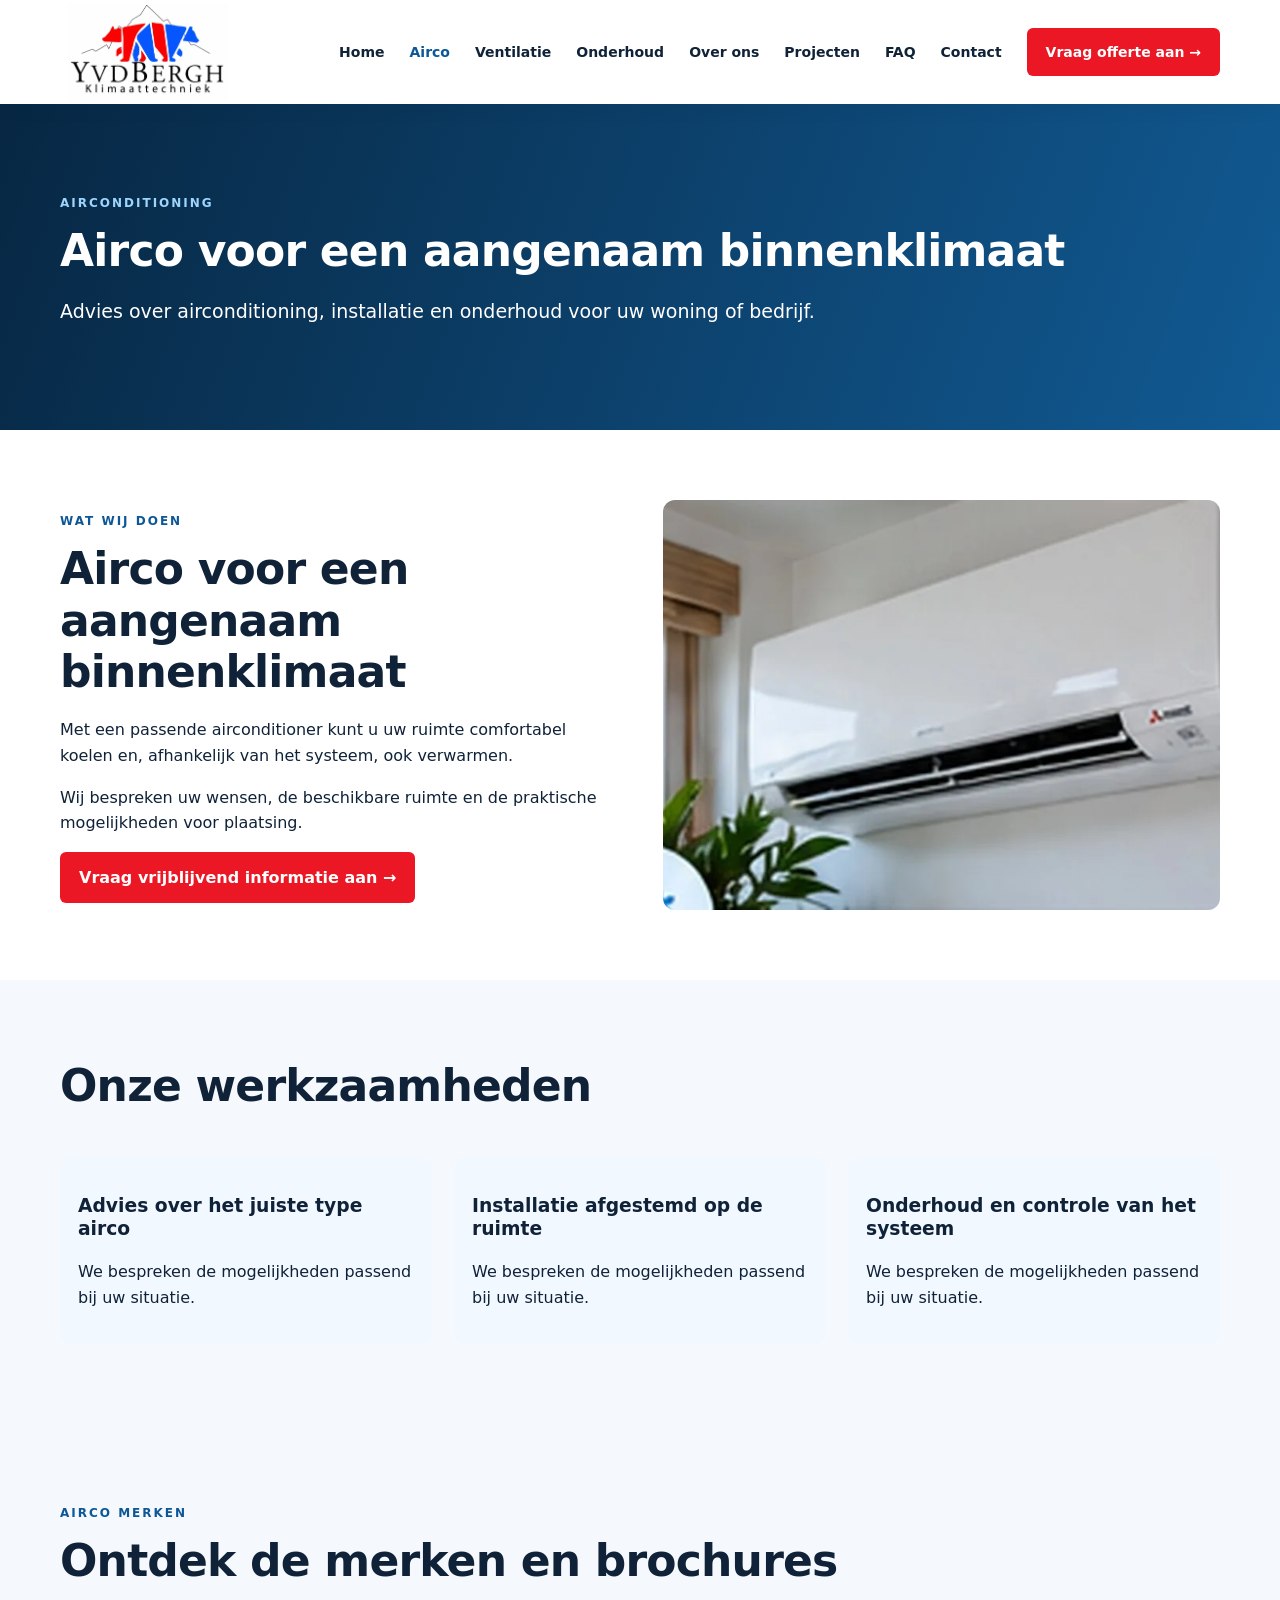
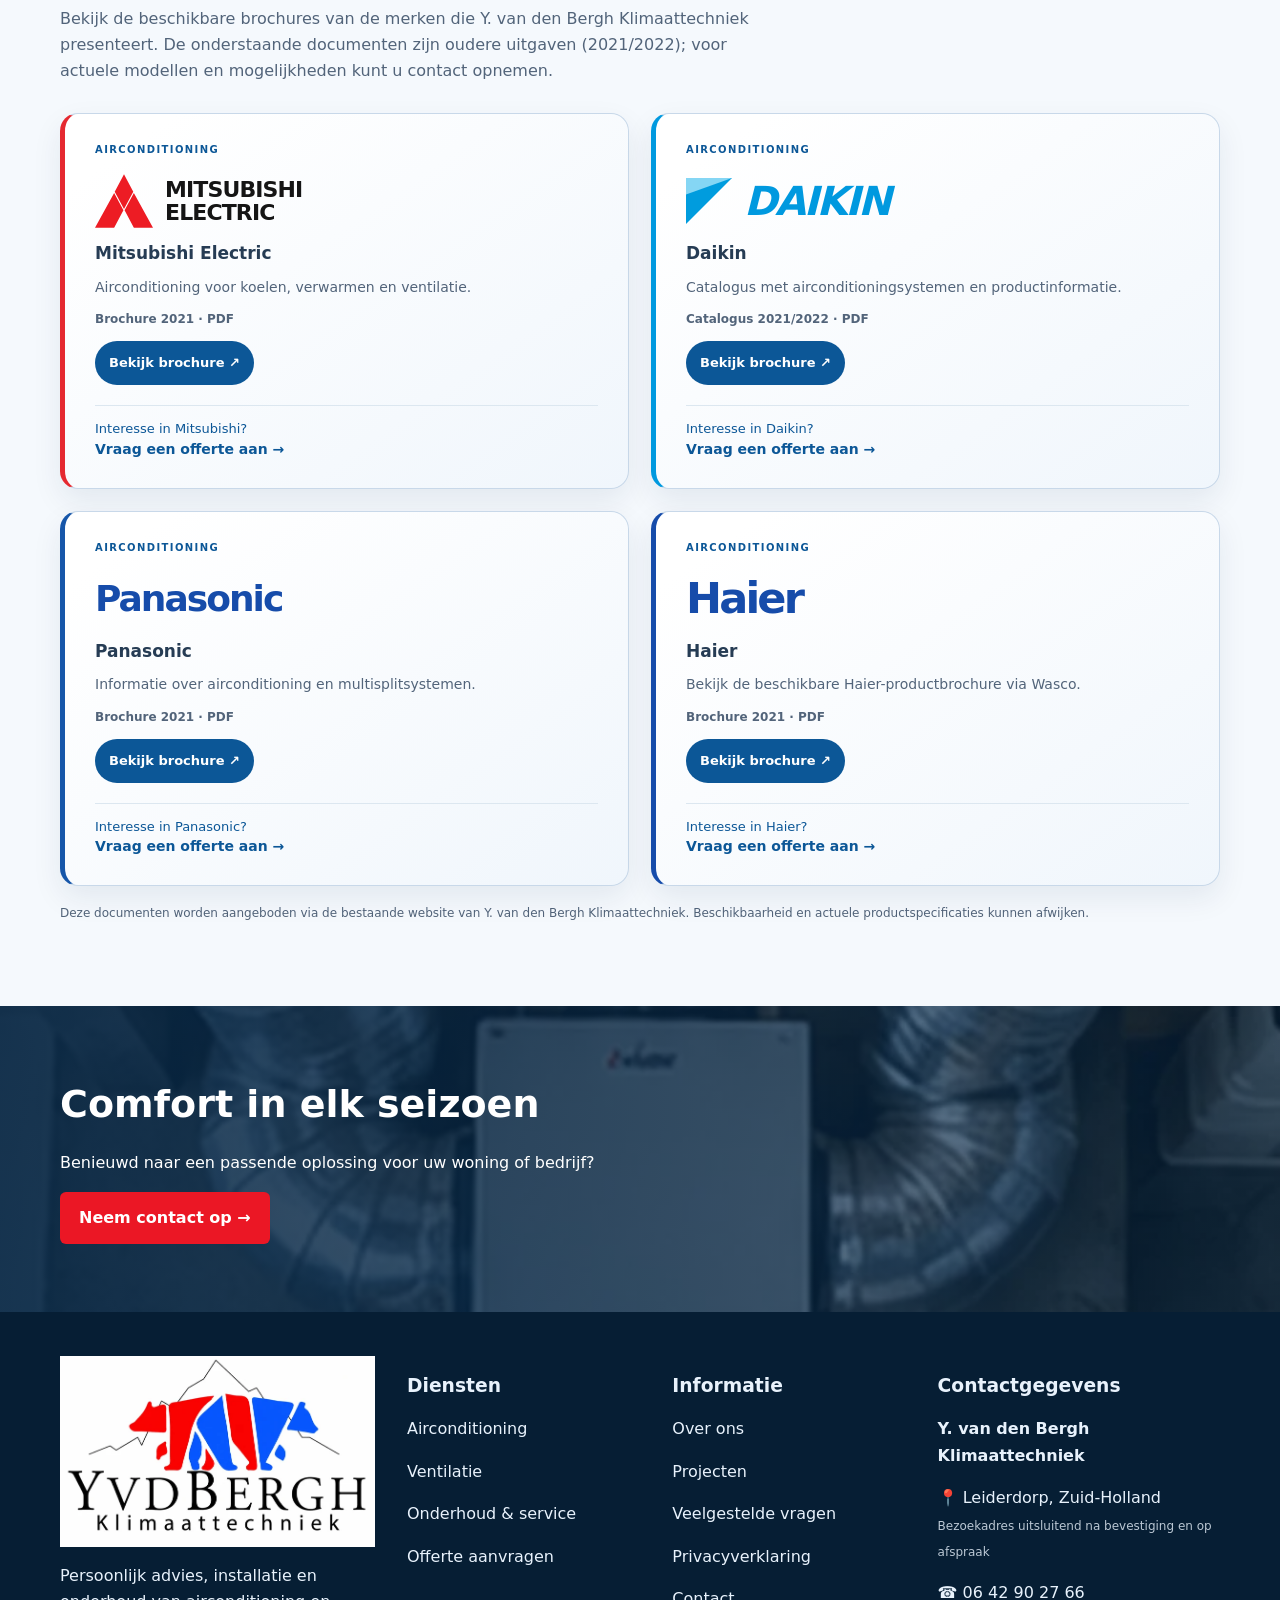
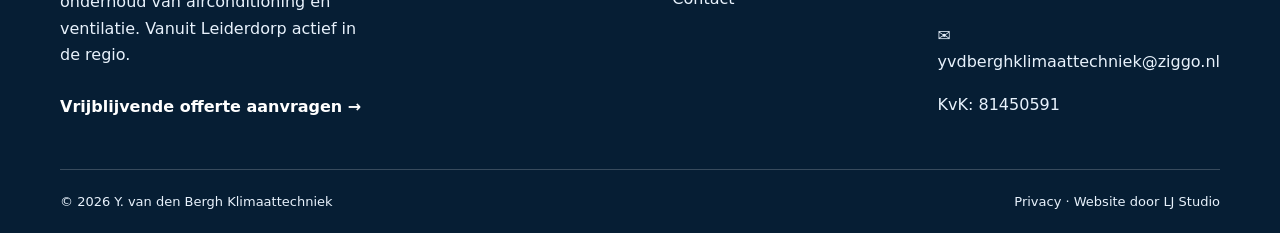
==== commit 348c1ebb: "Corrigeer merklogo's en brochurekaart vormgeving" ====
--- a/airco.html
+++ b/airco.html
@@ -1,3 +1,3 @@
 <!DOCTYPE html>
 
-<html lang="nl"><head><meta charset="utf-8"/><meta content="width=device-width, initial-scale=1" name="viewport"/><title>Airco voor een aangenaam binnenklimaat | Y. van den Bergh Klimaattechniek</title><meta content="Advies over airconditioning, installatie en onderhoud voor uw woning of bedrijf." name="description"/><meta content="index,follow" name="robots"/><meta content="#082a4b" name="theme-color"/><link href="https://www.yvdberghklimaattechniek.nl/airco.html" rel="canonical"/><link href="style.css" rel="stylesheet"/><script defer="" src="script.js"></script><link rel="icon" href="favicon.svg" type="image/svg+xml"/><link rel="shortcut icon" href="assets/logo.webp" type="image/webp"/></head><body><header class="header"><div class="container navwrap"><a aria-label="Naar homepage" class="brand" href="index.html"><img alt="Logo met rode en blauwe ijsberen - Y. van den Bergh Klimaattechniek" loading="lazy" src="assets/logo.webp"/></a><button aria-controls="navlinks" aria-expanded="false" aria-label="Navigatiemenu" class="menu">☰</button><nav aria-label="Hoofdnavigatie" class="links" id="navlinks"><a href="index.html">Home</a><a class="active" href="airco.html">Airco</a><a href="ventilatie.html">Ventilatie</a><a href="onderhoud.html">Onderhoud</a><a href="over-ons.html">Over ons</a><a href="projecten.html">Projecten</a><a href="veelgestelde-vragen.html">FAQ</a><a href="contact.html">Contact</a><a class="btn" href="offerte.html">Vraag offerte aan →</a></nav></div></header><main><section class="pagehero"><div class="container"><span class="eyebrow" style="color:#9dd5ff">Airconditioning</span><h1>Airco voor een aangenaam binnenklimaat</h1><p>Advies over airconditioning, installatie en onderhoud voor uw woning of bedrijf.</p></div></section><section class="section"><div class="container split"><div><span class="eyebrow">Wat wij doen</span><h2>Airco voor een aangenaam binnenklimaat</h2><p>Met een passende airconditioner kunt u uw ruimte comfortabel koelen en, afhankelijk van het systeem, ook verwarmen.</p><p>Wij bespreken uw wensen, de beschikbare ruimte en de praktische mogelijkheden voor plaatsing.</p><a class="btn" href="contact.html">Vraag vrijblijvend informatie aan →</a></div><img alt="Airco voor een aangenaam binnenklimaat - voorbeeldafbeelding" loading="lazy" src="assets/airco.webp"/></div></section><section class="section soft"><div class="container"><h2>Onze werkzaamheden</h2><div class="grid"><div class="feature"><h3>Advies over het juiste type airco</h3><p>We bespreken de mogelijkheden passend bij uw situatie.</p></div><div class="feature"><h3>Installatie afgestemd op de ruimte</h3><p>We bespreken de mogelijkheden passend bij uw situatie.</p></div><div class="feature"><h3>Onderhoud en controle van het systeem</h3><p>We bespreken de mogelijkheden passend bij uw situatie.</p></div></div></div></section><section class="section soft" id="merken-brochures"><div class="container"><span class="eyebrow">Airco merken</span><h2>Ontdek de merken en brochures</h2><p class="intro">Bekijk de beschikbare brochures van de merken die Y. van den Bergh Klimaattechniek presenteert. De onderstaande documenten zijn oudere uitgaven (2021/2022); voor actuele modellen en mogelijkheden kunt u contact opnemen.</p><div class="brand-brochure-grid brand-brochure-premium"><article class="brand-brochure"><span class="brand-brochure-kicker">AIRCONDITIONING</span><span class="brand-identity brand-mitsubishi"><span class="mitsubishi-symbol" aria-hidden="true">◆<span>◆ ◆</span></span><span>MITSUBISHI<br/>ELECTRIC</span></span><h3>Mitsubishi Electric</h3><p>Airconditioning voor koelen, verwarmen en ventilatie.</p><span class="brand-brochure-year">Brochure 2021 · PDF</span><a class="btn blue" href="https://www.yvdberghklimaattechniek.nl/_downloads/778ea524305809abbbc8848a24d9977f" target="_blank" rel="noopener noreferrer" aria-label="Open Mitsubishi brochure uit 2021 in nieuw tabblad">Bekijk brochure ↗</a><a class="brand-quote-link" href="offerte.html?merk=Mitsubishi" aria-label="Vraag vrijblijvend een offerte aan voor een airco van Mitsubishi">Interesse in Mitsubishi? <strong>Vraag een offerte aan →</strong></a></article><article class="brand-brochure"><span class="brand-brochure-kicker">AIRCONDITIONING</span><span class="brand-identity brand-daikin"><span class="daikin-symbol" aria-hidden="true"></span>DAIKIN</span><h3>Daikin</h3><p>Catalogus met airconditioningsystemen en productinformatie.</p><span class="brand-brochure-year">Catalogus 2021/2022 · PDF</span><a class="btn blue" href="https://www.yvdberghklimaattechniek.nl/_downloads/63fe2f632c1310c3c713bf9fb222793b" target="_blank" rel="noopener noreferrer" aria-label="Open Daikin catalogus 2021 2022 in nieuw tabblad">Bekijk brochure ↗</a><a class="brand-quote-link" href="offerte.html?merk=Daikin" aria-label="Vraag vrijblijvend een offerte aan voor een airco van Daikin">Interesse in Daikin? <strong>Vraag een offerte aan →</strong></a></article><article class="brand-brochure"><span class="brand-brochure-kicker">AIRCONDITIONING</span><span class="brand-identity brand-panasonic">Panasonic</span><h3>Panasonic</h3><p>Informatie over airconditioning en multisplitsystemen.</p><span class="brand-brochure-year">Brochure 2021 · PDF</span><a class="btn blue" href="https://www.yvdberghklimaattechniek.nl/_downloads/e83ceaabfc6ef22ccce5dc10534a33b3" target="_blank" rel="noopener noreferrer" aria-label="Open Panasonic brochure uit 2021 in nieuw tabblad">Bekijk brochure ↗</a><a class="brand-quote-link" href="offerte.html?merk=Panasonic" aria-label="Vraag vrijblijvend een offerte aan voor een airco van Panasonic">Interesse in Panasonic? <strong>Vraag een offerte aan →</strong></a></article><article class="brand-brochure"><span class="brand-brochure-kicker">AIRCONDITIONING</span><span class="brand-identity brand-haier">Haier</span><h3>Haier</h3><p>Bekijk de beschikbare Haier-productbrochure via Wasco.</p><span class="brand-brochure-year">Brochure 2021 · PDF</span><a class="btn blue" href="https://www.yvdberghklimaattechniek.nl/_downloads/8b18bd51124225c14ea12ccc29e8a36a" target="_blank" rel="noopener noreferrer" aria-label="Open Haier brochure uit 2021 in nieuw tabblad">Bekijk brochure ↗</a><a class="brand-quote-link" href="offerte.html?merk=Haier" aria-label="Vraag vrijblijvend een offerte aan voor een airco van Haier">Interesse in Haier? <strong>Vraag een offerte aan →</strong></a></article></div><p class="brand-brochure-note">Deze documenten worden aangeboden via de bestaande website van Y. van den Bergh Klimaattechniek. Beschikbaarheid en actuele productspecificaties kunnen afwijken.</p></div></section><section class="banner"><div class="container"><h2>Comfort in elk seizoen</h2><p>Benieuwd naar een passende oplossing voor uw woning of bedrijf?</p><a class="btn" href="contact.html">Neem contact op →</a></div></section></main><footer class="footer"><div class="container"><div class="footgrid expanded"><div><a href="index.html"><img alt="Y. van den Bergh Klimaattechniek – ijsberenlogo" loading="lazy" src="assets/logo.webp"/></a><p>Persoonlijk advies, installatie en onderhoud van airconditioning en ventilatie. Vanuit Leiderdorp actief in de regio.</p><a class="foot-cta" href="offerte.html">Vrijblijvende offerte aanvragen →</a></div><div><h3>Diensten</h3><p><a href="airco.html">Airconditioning</a></p><p><a href="ventilatie.html">Ventilatie</a></p><p><a href="onderhoud.html">Onderhoud &amp; service</a></p><p><a href="offerte.html">Offerte aanvragen</a></p></div><div><h3>Informatie</h3><p><a href="over-ons.html">Over ons</a></p><p><a href="projecten.html">Projecten</a></p><p><a href="veelgestelde-vragen.html">Veelgestelde vragen</a></p><p><a href="privacyverklaring.html">Privacyverklaring</a></p><p><a href="contact.html">Contact</a></p></div><div><h3>Contactgegevens</h3><p><strong>Y. van den Bergh Klimaattechniek</strong></p><p><span aria-hidden="true">📍</span> Leiderdorp, Zuid-Holland<br/><small>Bezoekadres uitsluitend na bevestiging en op afspraak</small></p><p><span aria-hidden="true">☎</span> <a href="tel:+31642902766">06 42 90 27 66</a></p><p><span aria-hidden="true">✉</span> <a href="mailto:yvdberghklimaattechniek@ziggo.nl">yvdberghklimaattechniek@ziggo.nl</a></p><p>KvK: 81450591</p></div></div><div class="footerbottom"><span>© 2026 Y. van den Bergh Klimaattechniek</span><span><a href="privacyverklaring.html">Privacy</a> · Website door <a href="https://www.ljstudio.nl/" rel="noopener">LJ Studio</a></span></div></div></footer></body></html>+<html lang="nl"><head><meta charset="utf-8"/><meta content="width=device-width, initial-scale=1" name="viewport"/><title>Airco voor een aangenaam binnenklimaat | Y. van den Bergh Klimaattechniek</title><meta content="Advies over airconditioning, installatie en onderhoud voor uw woning of bedrijf." name="description"/><meta content="index,follow" name="robots"/><meta content="#082a4b" name="theme-color"/><link href="https://www.yvdberghklimaattechniek.nl/airco.html" rel="canonical"/><link href="style.css" rel="stylesheet"/><script defer="" src="script.js"></script><link rel="icon" href="favicon.svg" type="image/svg+xml"/><link rel="shortcut icon" href="assets/logo.webp" type="image/webp"/></head><body><header class="header"><div class="container navwrap"><a aria-label="Naar homepage" class="brand" href="index.html"><img alt="Logo met rode en blauwe ijsberen - Y. van den Bergh Klimaattechniek" loading="lazy" src="assets/logo.webp"/></a><button aria-controls="navlinks" aria-expanded="false" aria-label="Navigatiemenu" class="menu">☰</button><nav aria-label="Hoofdnavigatie" class="links" id="navlinks"><a href="index.html">Home</a><a class="active" href="airco.html">Airco</a><a href="ventilatie.html">Ventilatie</a><a href="onderhoud.html">Onderhoud</a><a href="over-ons.html">Over ons</a><a href="projecten.html">Projecten</a><a href="veelgestelde-vragen.html">FAQ</a><a href="contact.html">Contact</a><a class="btn" href="offerte.html">Vraag offerte aan →</a></nav></div></header><main><section class="pagehero"><div class="container"><span class="eyebrow" style="color:#9dd5ff">Airconditioning</span><h1>Airco voor een aangenaam binnenklimaat</h1><p>Advies over airconditioning, installatie en onderhoud voor uw woning of bedrijf.</p></div></section><section class="section"><div class="container split"><div><span class="eyebrow">Wat wij doen</span><h2>Airco voor een aangenaam binnenklimaat</h2><p>Met een passende airconditioner kunt u uw ruimte comfortabel koelen en, afhankelijk van het systeem, ook verwarmen.</p><p>Wij bespreken uw wensen, de beschikbare ruimte en de praktische mogelijkheden voor plaatsing.</p><a class="btn" href="contact.html">Vraag vrijblijvend informatie aan →</a></div><img alt="Airco voor een aangenaam binnenklimaat - voorbeeldafbeelding" loading="lazy" src="assets/airco.webp"/></div></section><section class="section soft"><div class="container"><h2>Onze werkzaamheden</h2><div class="grid"><div class="feature"><h3>Advies over het juiste type airco</h3><p>We bespreken de mogelijkheden passend bij uw situatie.</p></div><div class="feature"><h3>Installatie afgestemd op de ruimte</h3><p>We bespreken de mogelijkheden passend bij uw situatie.</p></div><div class="feature"><h3>Onderhoud en controle van het systeem</h3><p>We bespreken de mogelijkheden passend bij uw situatie.</p></div></div></div></section><section class="section soft" id="merken-brochures"><div class="container"><span class="eyebrow">Airco merken</span><h2>Ontdek de merken en brochures</h2><p class="intro">Bekijk de beschikbare brochures van de merken die Y. van den Bergh Klimaattechniek presenteert. De onderstaande documenten zijn oudere uitgaven (2021/2022); voor actuele modellen en mogelijkheden kunt u contact opnemen.</p><div class="brand-brochure-grid brand-brochure-premium"><article class="brand-brochure"><span class="brand-brochure-kicker">AIRCONDITIONING</span><div class="brand-identity brand-mitsubishi"><svg viewBox="0 0 100 92" width="58" height="54" aria-hidden="true"><path fill="#ed1c24" d="M50 0 66 30 50 60 34 30Z M33 32 49 62 33 92 0 92Z M67 32 100 92 67 92 51 62Z"/></svg><span>MITSUBISHI<br/>ELECTRIC</span></div><h3>Mitsubishi Electric</h3><p>Airconditioning voor koelen, verwarmen en ventilatie.</p><span class="brand-brochure-year">Brochure 2021 · PDF</span><a class="btn blue" href="https://www.yvdberghklimaattechniek.nl/_downloads/778ea524305809abbbc8848a24d9977f" target="_blank" rel="noopener noreferrer" aria-label="Open Mitsubishi brochure uit 2021 in nieuw tabblad">Bekijk brochure ↗</a><a class="brand-quote-link" href="offerte.html?merk=Mitsubishi" aria-label="Vraag vrijblijvend een offerte aan voor een airco van Mitsubishi">Interesse in Mitsubishi? <strong>Vraag een offerte aan →</strong></a></article><article class="brand-brochure"><span class="brand-brochure-kicker">AIRCONDITIONING</span><div class="brand-identity brand-daikin"><svg viewBox="0 0 50 50" width="46" height="46" aria-hidden="true"><path fill="#009cde" d="M0 0H50L0 50Z"/><path fill="#85d6f4" d="M0 0H50L0 18Z"/></svg><span>DAIKIN</span></div><h3>Daikin</h3><p>Catalogus met airconditioningsystemen en productinformatie.</p><span class="brand-brochure-year">Catalogus 2021/2022 · PDF</span><a class="btn blue" href="https://www.yvdberghklimaattechniek.nl/_downloads/63fe2f632c1310c3c713bf9fb222793b" target="_blank" rel="noopener noreferrer" aria-label="Open Daikin catalogus 2021 2022 in nieuw tabblad">Bekijk brochure ↗</a><a class="brand-quote-link" href="offerte.html?merk=Daikin" aria-label="Vraag vrijblijvend een offerte aan voor een airco van Daikin">Interesse in Daikin? <strong>Vraag een offerte aan →</strong></a></article><article class="brand-brochure"><span class="brand-brochure-kicker">AIRCONDITIONING</span><div class="brand-identity brand-panasonic">Panasonic</div><h3>Panasonic</h3><p>Informatie over airconditioning en multisplitsystemen.</p><span class="brand-brochure-year">Brochure 2021 · PDF</span><a class="btn blue" href="https://www.yvdberghklimaattechniek.nl/_downloads/e83ceaabfc6ef22ccce5dc10534a33b3" target="_blank" rel="noopener noreferrer" aria-label="Open Panasonic brochure uit 2021 in nieuw tabblad">Bekijk brochure ↗</a><a class="brand-quote-link" href="offerte.html?merk=Panasonic" aria-label="Vraag vrijblijvend een offerte aan voor een airco van Panasonic">Interesse in Panasonic? <strong>Vraag een offerte aan →</strong></a></article><article class="brand-brochure"><span class="brand-brochure-kicker">AIRCONDITIONING</span><div class="brand-identity brand-haier">Haier</div><h3>Haier</h3><p>Bekijk de beschikbare Haier-productbrochure via Wasco.</p><span class="brand-brochure-year">Brochure 2021 · PDF</span><a class="btn blue" href="https://www.yvdberghklimaattechniek.nl/_downloads/8b18bd51124225c14ea12ccc29e8a36a" target="_blank" rel="noopener noreferrer" aria-label="Open Haier brochure uit 2021 in nieuw tabblad">Bekijk brochure ↗</a><a class="brand-quote-link" href="offerte.html?merk=Haier" aria-label="Vraag vrijblijvend een offerte aan voor een airco van Haier">Interesse in Haier? <strong>Vraag een offerte aan →</strong></a></article></div><p class="brand-brochure-note">Deze documenten worden aangeboden via de bestaande website van Y. van den Bergh Klimaattechniek. Beschikbaarheid en actuele productspecificaties kunnen afwijken.</p></div></section><section class="banner"><div class="container"><h2>Comfort in elk seizoen</h2><p>Benieuwd naar een passende oplossing voor uw woning of bedrijf?</p><a class="btn" href="contact.html">Neem contact op →</a></div></section></main><footer class="footer"><div class="container"><div class="footgrid expanded"><div><a href="index.html"><img alt="Y. van den Bergh Klimaattechniek – ijsberenlogo" loading="lazy" src="assets/logo.webp"/></a><p>Persoonlijk advies, installatie en onderhoud van airconditioning en ventilatie. Vanuit Leiderdorp actief in de regio.</p><a class="foot-cta" href="offerte.html">Vrijblijvende offerte aanvragen →</a></div><div><h3>Diensten</h3><p><a href="airco.html">Airconditioning</a></p><p><a href="ventilatie.html">Ventilatie</a></p><p><a href="onderhoud.html">Onderhoud &amp; service</a></p><p><a href="offerte.html">Offerte aanvragen</a></p></div><div><h3>Informatie</h3><p><a href="over-ons.html">Over ons</a></p><p><a href="projecten.html">Projecten</a></p><p><a href="veelgestelde-vragen.html">Veelgestelde vragen</a></p><p><a href="privacyverklaring.html">Privacyverklaring</a></p><p><a href="contact.html">Contact</a></p></div><div><h3>Contactgegevens</h3><p><strong>Y. van den Bergh Klimaattechniek</strong></p><p><span aria-hidden="true">📍</span> Leiderdorp, Zuid-Holland<br/><small>Bezoekadres uitsluitend na bevestiging en op afspraak</small></p><p><span aria-hidden="true">☎</span> <a href="tel:+31642902766">06 42 90 27 66</a></p><p><span aria-hidden="true">✉</span> <a href="mailto:yvdberghklimaattechniek@ziggo.nl">yvdberghklimaattechniek@ziggo.nl</a></p><p>KvK: 81450591</p></div></div><div class="footerbottom"><span>© 2026 Y. van den Bergh Klimaattechniek</span><span><a href="privacyverklaring.html">Privacy</a> · Website door <a href="https://www.ljstudio.nl/" rel="noopener">LJ Studio</a></span></div></div></footer></body></html>
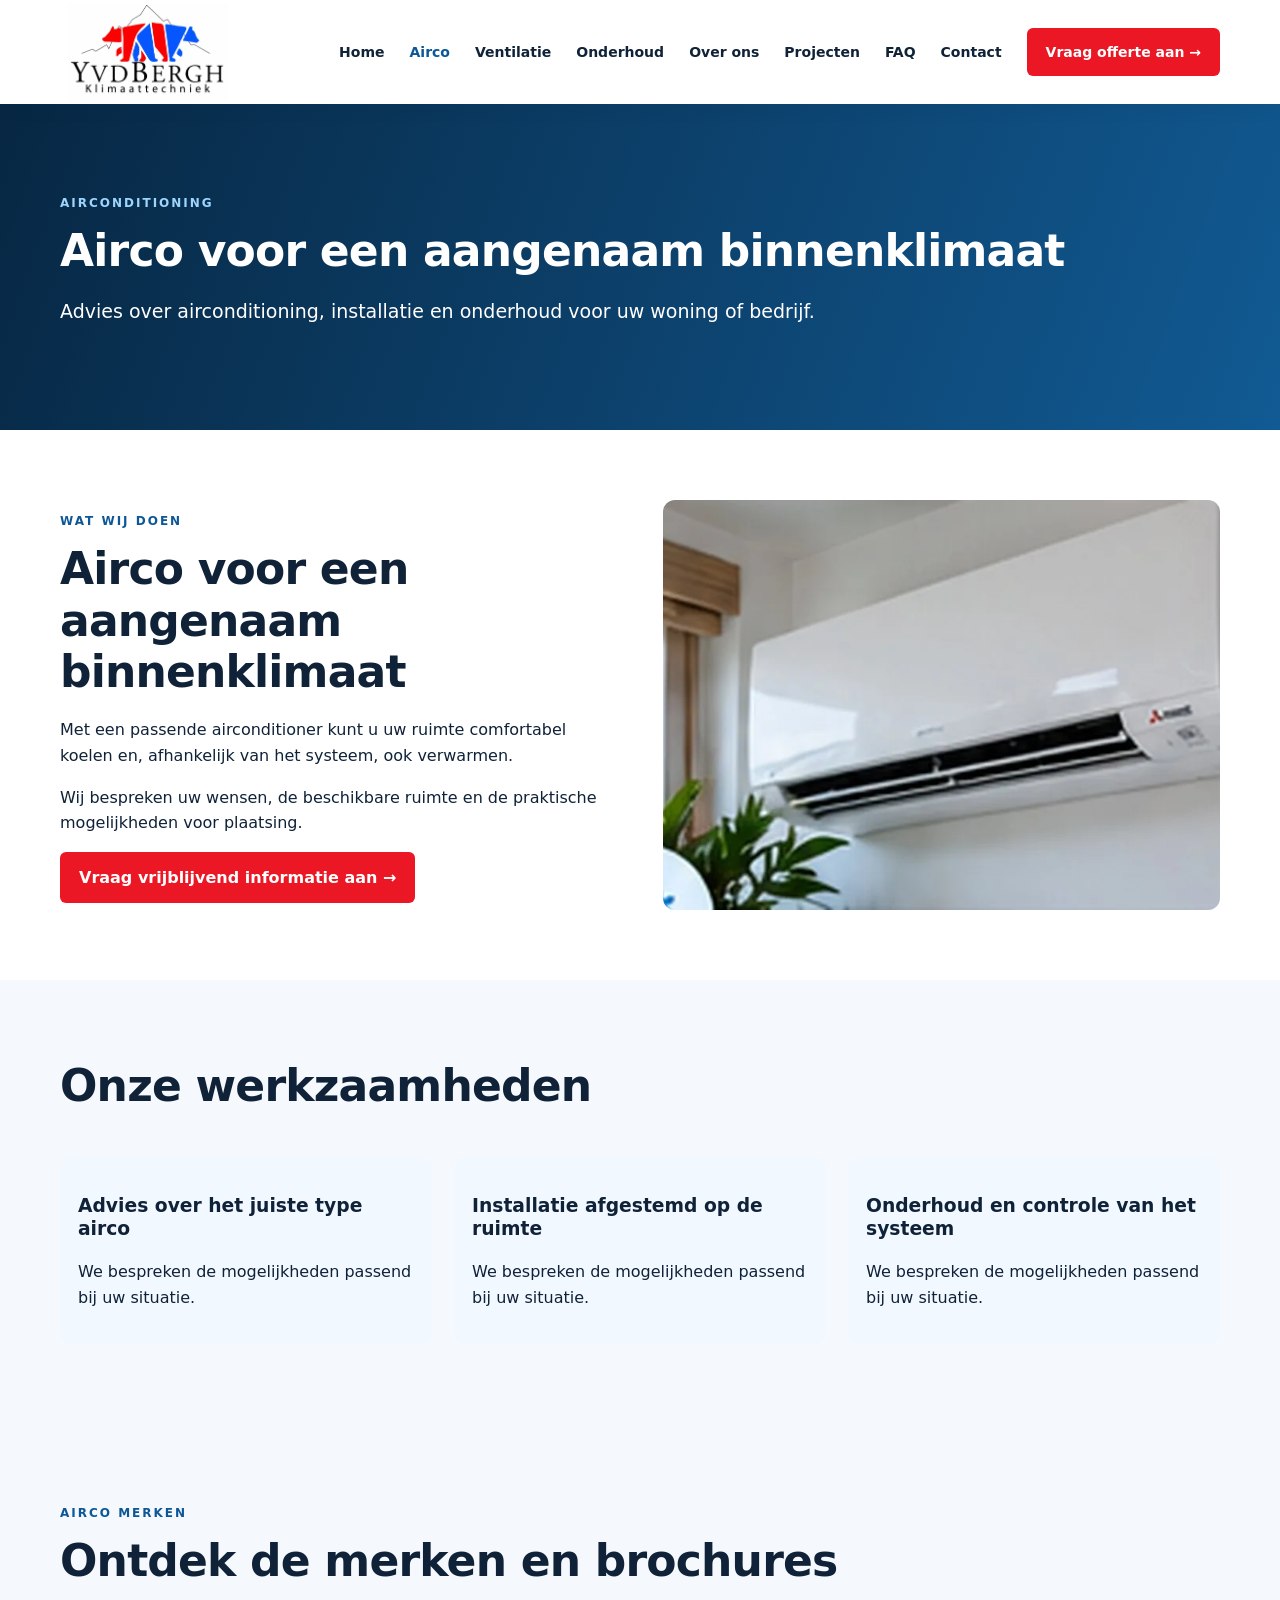
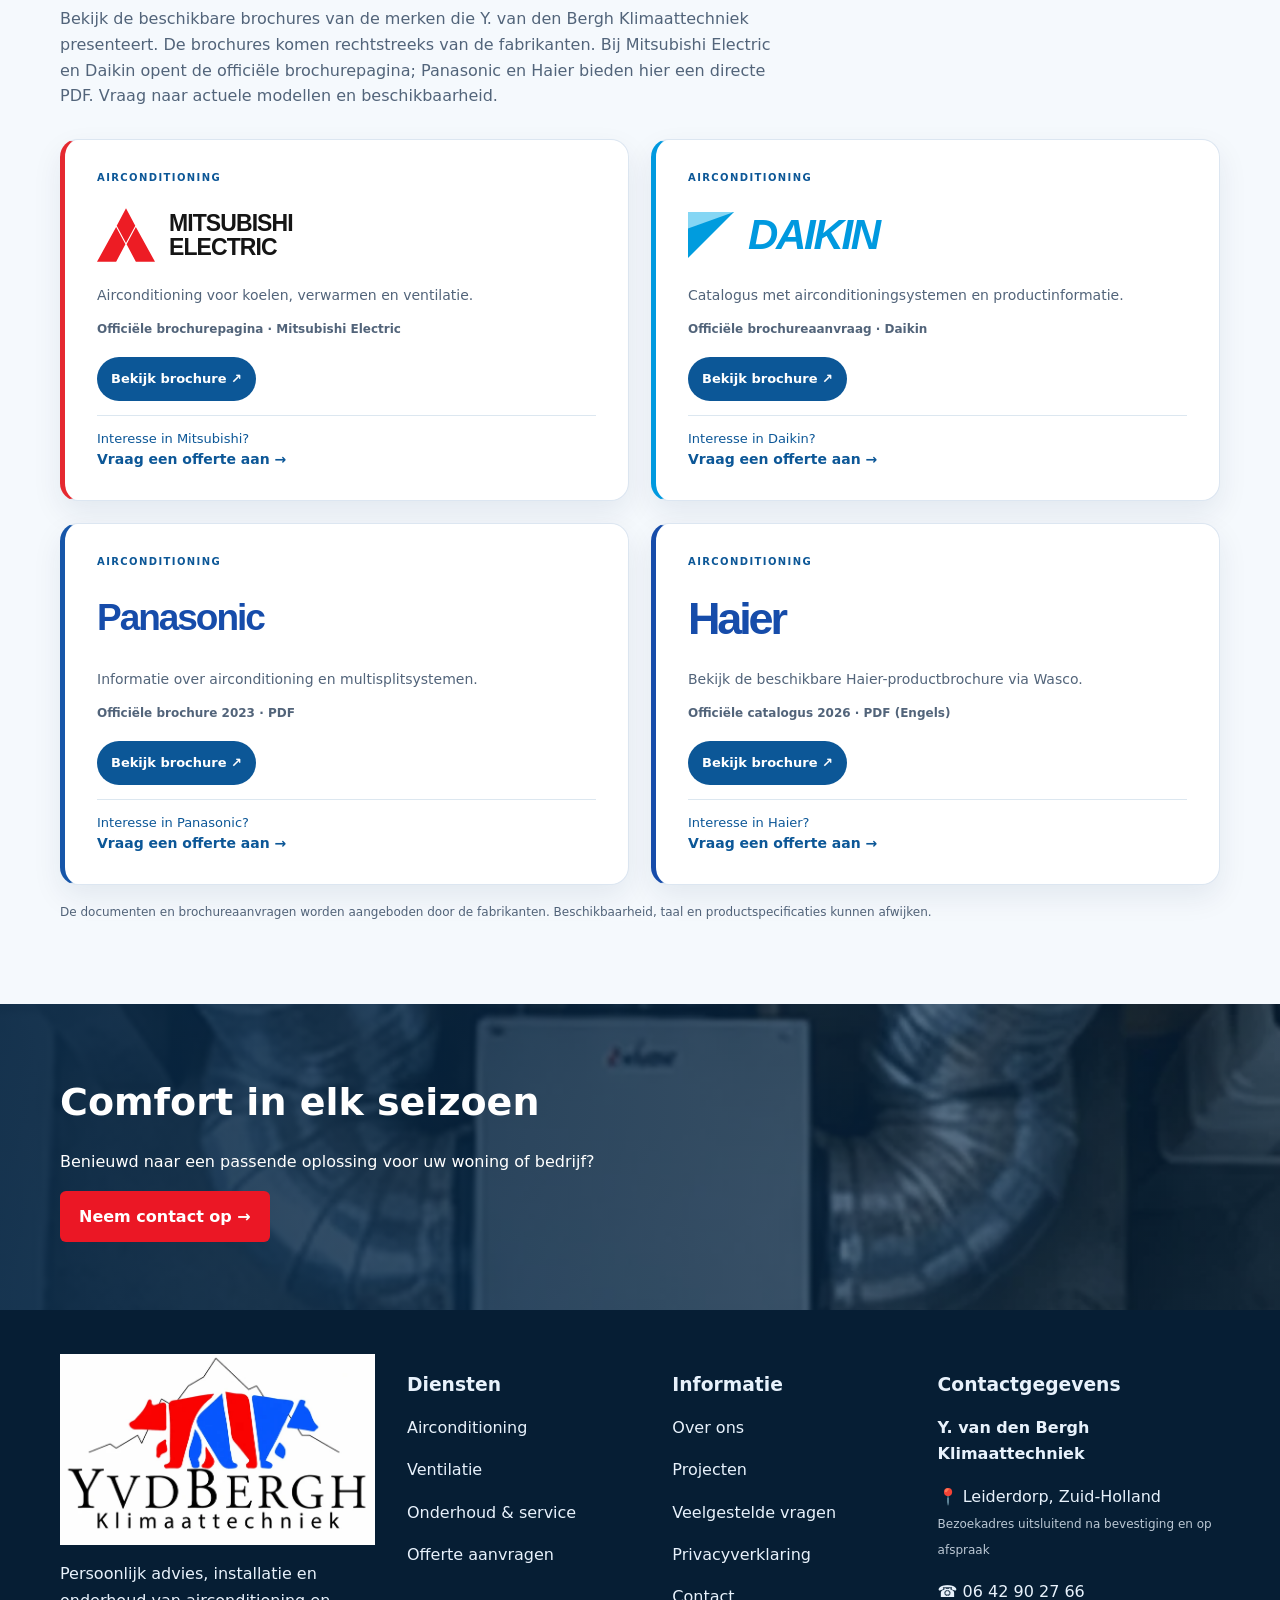
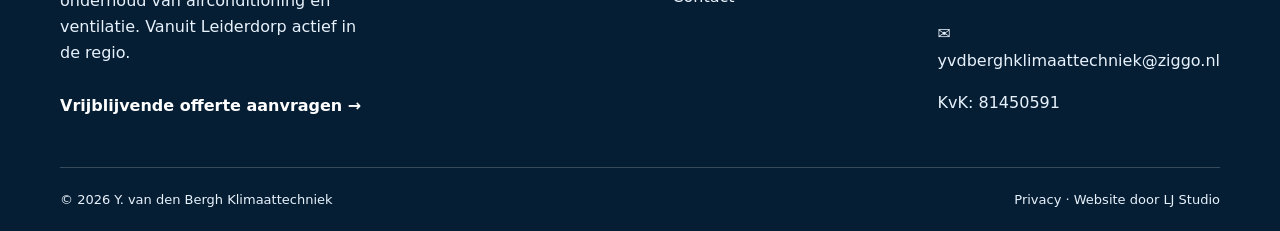
==== commit 3c301747: "Vervang oude brochurelinks door officiële fabrikantbronnen" ====
--- a/airco.html
+++ b/airco.html
@@ -1,3 +1,3 @@
 <!DOCTYPE html>
 
-<html lang="nl"><head><meta charset="utf-8"/><meta content="width=device-width, initial-scale=1" name="viewport"/><title>Airco voor een aangenaam binnenklimaat | Y. van den Bergh Klimaattechniek</title><meta content="Advies over airconditioning, installatie en onderhoud voor uw woning of bedrijf." name="description"/><meta content="index,follow" name="robots"/><meta content="#082a4b" name="theme-color"/><link href="https://www.yvdberghklimaattechniek.nl/airco.html" rel="canonical"/><link href="style.css" rel="stylesheet"/><script defer="" src="script.js"></script><link rel="icon" href="favicon.svg" type="image/svg+xml"/><link rel="shortcut icon" href="assets/logo.webp" type="image/webp"/></head><body><header class="header"><div class="container navwrap"><a aria-label="Naar homepage" class="brand" href="index.html"><img alt="Logo met rode en blauwe ijsberen - Y. van den Bergh Klimaattechniek" loading="lazy" src="assets/logo.webp"/></a><button aria-controls="navlinks" aria-expanded="false" aria-label="Navigatiemenu" class="menu">☰</button><nav aria-label="Hoofdnavigatie" class="links" id="navlinks"><a href="index.html">Home</a><a class="active" href="airco.html">Airco</a><a href="ventilatie.html">Ventilatie</a><a href="onderhoud.html">Onderhoud</a><a href="over-ons.html">Over ons</a><a href="projecten.html">Projecten</a><a href="veelgestelde-vragen.html">FAQ</a><a href="contact.html">Contact</a><a class="btn" href="offerte.html">Vraag offerte aan →</a></nav></div></header><main><section class="pagehero"><div class="container"><span class="eyebrow" style="color:#9dd5ff">Airconditioning</span><h1>Airco voor een aangenaam binnenklimaat</h1><p>Advies over airconditioning, installatie en onderhoud voor uw woning of bedrijf.</p></div></section><section class="section"><div class="container split"><div><span class="eyebrow">Wat wij doen</span><h2>Airco voor een aangenaam binnenklimaat</h2><p>Met een passende airconditioner kunt u uw ruimte comfortabel koelen en, afhankelijk van het systeem, ook verwarmen.</p><p>Wij bespreken uw wensen, de beschikbare ruimte en de praktische mogelijkheden voor plaatsing.</p><a class="btn" href="contact.html">Vraag vrijblijvend informatie aan →</a></div><img alt="Airco voor een aangenaam binnenklimaat - voorbeeldafbeelding" loading="lazy" src="assets/airco.webp"/></div></section><section class="section soft"><div class="container"><h2>Onze werkzaamheden</h2><div class="grid"><div class="feature"><h3>Advies over het juiste type airco</h3><p>We bespreken de mogelijkheden passend bij uw situatie.</p></div><div class="feature"><h3>Installatie afgestemd op de ruimte</h3><p>We bespreken de mogelijkheden passend bij uw situatie.</p></div><div class="feature"><h3>Onderhoud en controle van het systeem</h3><p>We bespreken de mogelijkheden passend bij uw situatie.</p></div></div></div></section><section class="section soft" id="merken-brochures"><div class="container"><span class="eyebrow">Airco merken</span><h2>Ontdek de merken en brochures</h2><p class="intro">Bekijk de beschikbare brochures van de merken die Y. van den Bergh Klimaattechniek presenteert. De onderstaande documenten zijn oudere uitgaven (2021/2022); voor actuele modellen en mogelijkheden kunt u contact opnemen.</p><div class="brand-brochure-grid brand-brochure-premium"><article class="brand-brochure"><span class="brand-brochure-kicker">AIRCONDITIONING</span><div class="brand-identity brand-mitsubishi"><svg viewBox="0 0 100 92" width="58" height="54" aria-hidden="true"><path fill="#ed1c24" d="M50 0 66 30 50 60 34 30Z M33 32 49 62 33 92 0 92Z M67 32 100 92 67 92 51 62Z"/></svg><span>MITSUBISHI<br/>ELECTRIC</span></div><h3>Mitsubishi Electric</h3><p>Airconditioning voor koelen, verwarmen en ventilatie.</p><span class="brand-brochure-year">Brochure 2021 · PDF</span><a class="btn blue" href="https://www.yvdberghklimaattechniek.nl/_downloads/778ea524305809abbbc8848a24d9977f" target="_blank" rel="noopener noreferrer" aria-label="Open Mitsubishi brochure uit 2021 in nieuw tabblad">Bekijk brochure ↗</a><a class="brand-quote-link" href="offerte.html?merk=Mitsubishi" aria-label="Vraag vrijblijvend een offerte aan voor een airco van Mitsubishi">Interesse in Mitsubishi? <strong>Vraag een offerte aan →</strong></a></article><article class="brand-brochure"><span class="brand-brochure-kicker">AIRCONDITIONING</span><div class="brand-identity brand-daikin"><svg viewBox="0 0 50 50" width="46" height="46" aria-hidden="true"><path fill="#009cde" d="M0 0H50L0 50Z"/><path fill="#85d6f4" d="M0 0H50L0 18Z"/></svg><span>DAIKIN</span></div><h3>Daikin</h3><p>Catalogus met airconditioningsystemen en productinformatie.</p><span class="brand-brochure-year">Catalogus 2021/2022 · PDF</span><a class="btn blue" href="https://www.yvdberghklimaattechniek.nl/_downloads/63fe2f632c1310c3c713bf9fb222793b" target="_blank" rel="noopener noreferrer" aria-label="Open Daikin catalogus 2021 2022 in nieuw tabblad">Bekijk brochure ↗</a><a class="brand-quote-link" href="offerte.html?merk=Daikin" aria-label="Vraag vrijblijvend een offerte aan voor een airco van Daikin">Interesse in Daikin? <strong>Vraag een offerte aan →</strong></a></article><article class="brand-brochure"><span class="brand-brochure-kicker">AIRCONDITIONING</span><div class="brand-identity brand-panasonic">Panasonic</div><h3>Panasonic</h3><p>Informatie over airconditioning en multisplitsystemen.</p><span class="brand-brochure-year">Brochure 2021 · PDF</span><a class="btn blue" href="https://www.yvdberghklimaattechniek.nl/_downloads/e83ceaabfc6ef22ccce5dc10534a33b3" target="_blank" rel="noopener noreferrer" aria-label="Open Panasonic brochure uit 2021 in nieuw tabblad">Bekijk brochure ↗</a><a class="brand-quote-link" href="offerte.html?merk=Panasonic" aria-label="Vraag vrijblijvend een offerte aan voor een airco van Panasonic">Interesse in Panasonic? <strong>Vraag een offerte aan →</strong></a></article><article class="brand-brochure"><span class="brand-brochure-kicker">AIRCONDITIONING</span><div class="brand-identity brand-haier">Haier</div><h3>Haier</h3><p>Bekijk de beschikbare Haier-productbrochure via Wasco.</p><span class="brand-brochure-year">Brochure 2021 · PDF</span><a class="btn blue" href="https://www.yvdberghklimaattechniek.nl/_downloads/8b18bd51124225c14ea12ccc29e8a36a" target="_blank" rel="noopener noreferrer" aria-label="Open Haier brochure uit 2021 in nieuw tabblad">Bekijk brochure ↗</a><a class="brand-quote-link" href="offerte.html?merk=Haier" aria-label="Vraag vrijblijvend een offerte aan voor een airco van Haier">Interesse in Haier? <strong>Vraag een offerte aan →</strong></a></article></div><p class="brand-brochure-note">Deze documenten worden aangeboden via de bestaande website van Y. van den Bergh Klimaattechniek. Beschikbaarheid en actuele productspecificaties kunnen afwijken.</p></div></section><section class="banner"><div class="container"><h2>Comfort in elk seizoen</h2><p>Benieuwd naar een passende oplossing voor uw woning of bedrijf?</p><a class="btn" href="contact.html">Neem contact op →</a></div></section></main><footer class="footer"><div class="container"><div class="footgrid expanded"><div><a href="index.html"><img alt="Y. van den Bergh Klimaattechniek – ijsberenlogo" loading="lazy" src="assets/logo.webp"/></a><p>Persoonlijk advies, installatie en onderhoud van airconditioning en ventilatie. Vanuit Leiderdorp actief in de regio.</p><a class="foot-cta" href="offerte.html">Vrijblijvende offerte aanvragen →</a></div><div><h3>Diensten</h3><p><a href="airco.html">Airconditioning</a></p><p><a href="ventilatie.html">Ventilatie</a></p><p><a href="onderhoud.html">Onderhoud &amp; service</a></p><p><a href="offerte.html">Offerte aanvragen</a></p></div><div><h3>Informatie</h3><p><a href="over-ons.html">Over ons</a></p><p><a href="projecten.html">Projecten</a></p><p><a href="veelgestelde-vragen.html">Veelgestelde vragen</a></p><p><a href="privacyverklaring.html">Privacyverklaring</a></p><p><a href="contact.html">Contact</a></p></div><div><h3>Contactgegevens</h3><p><strong>Y. van den Bergh Klimaattechniek</strong></p><p><span aria-hidden="true">📍</span> Leiderdorp, Zuid-Holland<br/><small>Bezoekadres uitsluitend na bevestiging en op afspraak</small></p><p><span aria-hidden="true">☎</span> <a href="tel:+31642902766">06 42 90 27 66</a></p><p><span aria-hidden="true">✉</span> <a href="mailto:yvdberghklimaattechniek@ziggo.nl">yvdberghklimaattechniek@ziggo.nl</a></p><p>KvK: 81450591</p></div></div><div class="footerbottom"><span>© 2026 Y. van den Bergh Klimaattechniek</span><span><a href="privacyverklaring.html">Privacy</a> · Website door <a href="https://www.ljstudio.nl/" rel="noopener">LJ Studio</a></span></div></div></footer></body></html>+<html lang="nl"><head><meta charset="utf-8"/><meta content="width=device-width, initial-scale=1" name="viewport"/><title>Airco voor een aangenaam binnenklimaat | Y. van den Bergh Klimaattechniek</title><meta content="Advies over airconditioning, installatie en onderhoud voor uw woning of bedrijf." name="description"/><meta content="index,follow" name="robots"/><meta content="#082a4b" name="theme-color"/><link href="https://www.yvdberghklimaattechniek.nl/airco.html" rel="canonical"/><link href="style.css" rel="stylesheet"/><script defer="" src="script.js"></script><link rel="icon" href="favicon.svg" type="image/svg+xml"/><link rel="shortcut icon" href="assets/logo.webp" type="image/webp"/></head><body><header class="header"><div class="container navwrap"><a aria-label="Naar homepage" class="brand" href="index.html"><img alt="Logo met rode en blauwe ijsberen - Y. van den Bergh Klimaattechniek" loading="lazy" src="assets/logo.webp"/></a><button aria-controls="navlinks" aria-expanded="false" aria-label="Navigatiemenu" class="menu">☰</button><nav aria-label="Hoofdnavigatie" class="links" id="navlinks"><a href="index.html">Home</a><a class="active" href="airco.html">Airco</a><a href="ventilatie.html">Ventilatie</a><a href="onderhoud.html">Onderhoud</a><a href="over-ons.html">Over ons</a><a href="projecten.html">Projecten</a><a href="veelgestelde-vragen.html">FAQ</a><a href="contact.html">Contact</a><a class="btn" href="offerte.html">Vraag offerte aan →</a></nav></div></header><main><section class="pagehero"><div class="container"><span class="eyebrow" style="color:#9dd5ff">Airconditioning</span><h1>Airco voor een aangenaam binnenklimaat</h1><p>Advies over airconditioning, installatie en onderhoud voor uw woning of bedrijf.</p></div></section><section class="section"><div class="container split"><div><span class="eyebrow">Wat wij doen</span><h2>Airco voor een aangenaam binnenklimaat</h2><p>Met een passende airconditioner kunt u uw ruimte comfortabel koelen en, afhankelijk van het systeem, ook verwarmen.</p><p>Wij bespreken uw wensen, de beschikbare ruimte en de praktische mogelijkheden voor plaatsing.</p><a class="btn" href="contact.html">Vraag vrijblijvend informatie aan →</a></div><img alt="Airco voor een aangenaam binnenklimaat - voorbeeldafbeelding" loading="lazy" src="assets/airco.webp"/></div></section><section class="section soft"><div class="container"><h2>Onze werkzaamheden</h2><div class="grid"><div class="feature"><h3>Advies over het juiste type airco</h3><p>We bespreken de mogelijkheden passend bij uw situatie.</p></div><div class="feature"><h3>Installatie afgestemd op de ruimte</h3><p>We bespreken de mogelijkheden passend bij uw situatie.</p></div><div class="feature"><h3>Onderhoud en controle van het systeem</h3><p>We bespreken de mogelijkheden passend bij uw situatie.</p></div></div></div></section><section class="section soft" id="merken-brochures"><div class="container"><span class="eyebrow">Airco merken</span><h2>Ontdek de merken en brochures</h2><p class="intro">Bekijk de beschikbare brochures van de merken die Y. van den Bergh Klimaattechniek presenteert. De brochures komen rechtstreeks van de fabrikanten. Bij Mitsubishi Electric en Daikin opent de officiële brochurepagina; Panasonic en Haier bieden hier een directe PDF. Vraag naar actuele modellen en beschikbaarheid.</p><div class="brand-brochure-grid brand-brochure-premium"><article class="brand-brochure"><span class="brand-brochure-kicker">AIRCONDITIONING</span><div class="brand-identity brand-mitsubishi"><svg viewBox="0 0 100 92" width="58" height="54" aria-hidden="true"><path fill="#ed1c24" d="M50 0 66 30 50 60 34 30Z M33 32 49 62 33 92 0 92Z M67 32 100 92 67 92 51 62Z"/></svg><span>MITSUBISHI<br/>ELECTRIC</span></div><h3>Mitsubishi Electric</h3><p>Airconditioning voor koelen, verwarmen en ventilatie.</p><span class="brand-brochure-year">Officiële brochurepagina · Mitsubishi Electric</span><a class="btn blue" href="https://www.mitsubishi-les.com/nl-be/campagnes/download-brochures/" target="_blank" rel="noopener noreferrer" aria-label="Open officiële Mitsubishi Electric brochurepagina in nieuw tabblad">Bekijk brochure ↗</a><a class="brand-quote-link" href="offerte.html?merk=Mitsubishi" aria-label="Vraag vrijblijvend een offerte aan voor een airco van Mitsubishi">Interesse in Mitsubishi? <strong>Vraag een offerte aan →</strong></a></article><article class="brand-brochure"><span class="brand-brochure-kicker">AIRCONDITIONING</span><div class="brand-identity brand-daikin"><svg viewBox="0 0 50 50" width="46" height="46" aria-hidden="true"><path fill="#009cde" d="M0 0H50L0 50Z"/><path fill="#85d6f4" d="M0 0H50L0 18Z"/></svg><span>DAIKIN</span></div><h3>Daikin</h3><p>Catalogus met airconditioningsystemen en productinformatie.</p><span class="brand-brochure-year">Officiële brochureaanvraag · Daikin</span><a class="btn blue" href="https://www.daikin.nl/nl_nl/consument/campaigns/omarmen-met-lucht/brochure-aanvraag.html" target="_blank" rel="noopener noreferrer" aria-label="Open officiële Daikin brochureaanvraag in nieuw tabblad">Bekijk brochure ↗</a><a class="brand-quote-link" href="offerte.html?merk=Daikin" aria-label="Vraag vrijblijvend een offerte aan voor een airco van Daikin">Interesse in Daikin? <strong>Vraag een offerte aan →</strong></a></article><article class="brand-brochure"><span class="brand-brochure-kicker">AIRCONDITIONING</span><div class="brand-identity brand-panasonic">Panasonic</div><h3>Panasonic</h3><p>Informatie over airconditioning en multisplitsystemen.</p><span class="brand-brochure-year">Officiële brochure 2023 · PDF</span><a class="btn blue" href="https://cdn.aircon.panasonic.eu/uploads/NL/Catalogues/Brochure_Eindgebruikers_2023.pdf" target="_blank" rel="noopener noreferrer" aria-label="Open officiële Panasonic brochure uit 2023 in nieuw tabblad">Bekijk brochure ↗</a><a class="brand-quote-link" href="offerte.html?merk=Panasonic" aria-label="Vraag vrijblijvend een offerte aan voor een airco van Panasonic">Interesse in Panasonic? <strong>Vraag een offerte aan →</strong></a></article><article class="brand-brochure"><span class="brand-brochure-kicker">AIRCONDITIONING</span><div class="brand-identity brand-haier">Haier</div><h3>Haier</h3><p>Bekijk de beschikbare Haier-productbrochure via Wasco.</p><span class="brand-brochure-year">Officiële catalogus 2026 · PDF (Engels)</span><a class="btn blue" href="https://haierhvac.eu/sites/haierhvac-eu/files/2025-12/Haier_RAC_Catalogue_2026_ENG-min_0.pdf" target="_blank" rel="noopener noreferrer" aria-label="Open officiële Haier catalogus uit 2026 in nieuw tabblad">Bekijk brochure ↗</a><a class="brand-quote-link" href="offerte.html?merk=Haier" aria-label="Vraag vrijblijvend een offerte aan voor een airco van Haier">Interesse in Haier? <strong>Vraag een offerte aan →</strong></a></article></div><p class="brand-brochure-note">De documenten en brochureaanvragen worden aangeboden door de fabrikanten. Beschikbaarheid, taal en productspecificaties kunnen afwijken.</p></div></section><section class="banner"><div class="container"><h2>Comfort in elk seizoen</h2><p>Benieuwd naar een passende oplossing voor uw woning of bedrijf?</p><a class="btn" href="contact.html">Neem contact op →</a></div></section></main><footer class="footer"><div class="container"><div class="footgrid expanded"><div><a href="index.html"><img alt="Y. van den Bergh Klimaattechniek – ijsberenlogo" loading="lazy" src="assets/logo.webp"/></a><p>Persoonlijk advies, installatie en onderhoud van airconditioning en ventilatie. Vanuit Leiderdorp actief in de regio.</p><a class="foot-cta" href="offerte.html">Vrijblijvende offerte aanvragen →</a></div><div><h3>Diensten</h3><p><a href="airco.html">Airconditioning</a></p><p><a href="ventilatie.html">Ventilatie</a></p><p><a href="onderhoud.html">Onderhoud &amp; service</a></p><p><a href="offerte.html">Offerte aanvragen</a></p></div><div><h3>Informatie</h3><p><a href="over-ons.html">Over ons</a></p><p><a href="projecten.html">Projecten</a></p><p><a href="veelgestelde-vragen.html">Veelgestelde vragen</a></p><p><a href="privacyverklaring.html">Privacyverklaring</a></p><p><a href="contact.html">Contact</a></p></div><div><h3>Contactgegevens</h3><p><strong>Y. van den Bergh Klimaattechniek</strong></p><p><span aria-hidden="true">📍</span> Leiderdorp, Zuid-Holland<br/><small>Bezoekadres uitsluitend na bevestiging en op afspraak</small></p><p><span aria-hidden="true">☎</span> <a href="tel:+31642902766">06 42 90 27 66</a></p><p><span aria-hidden="true">✉</span> <a href="mailto:yvdberghklimaattechniek@ziggo.nl">yvdberghklimaattechniek@ziggo.nl</a></p><p>KvK: 81450591</p></div></div><div class="footerbottom"><span>© 2026 Y. van den Bergh Klimaattechniek</span><span><a href="privacyverklaring.html">Privacy</a> · Website door <a href="https://www.ljstudio.nl/" rel="noopener">LJ Studio</a></span></div></div></footer></body></html>
--- a/style.css
+++ b/style.css
@@ -48,3 +48,16 @@
 .brand-brochure-premium .brand-quote-link{margin-top:8px}
 @media(max-width:760px){.brand-brochure-premium{grid-template-columns:1fr}.brand-brochure-premium .brand-brochure{padding:24px;min-height:0}}
 @media(prefers-reduced-motion:reduce){.brand-brochure-premium .brand-brochure{transition:none}}
+
+/* Verfijnde merkpresentatie: duidelijk logo, ruime kaarten, geen dubbele titel. */
+.brand-brochure-premium .brand-brochure{gap:14px;padding:30px 32px;min-height:310px;background:#fff;border-top:1px solid #dce6f1;border-right:1px solid #dce6f1;border-bottom:1px solid #dce6f1}
+.brand-brochure-premium .brand-brochure h3{position:absolute;width:1px;height:1px;padding:0;margin:-1px;overflow:hidden;clip-path:inset(50%);white-space:nowrap}
+.brand-brochure-premium .brand-identity{display:flex;align-items:center;gap:14px;min-height:70px;font-family:Arial,Helvetica,sans-serif;line-height:1.05}
+.brand-brochure-premium .brand-identity svg{flex:none;display:block}
+.brand-brochure-premium .brand-mitsubishi{font-size:23px;letter-spacing:-.04em}
+.brand-brochure-premium .brand-daikin{font-size:42px;font-weight:900;font-style:italic}
+.brand-brochure-premium .brand-panasonic{font-size:37px;font-weight:800;letter-spacing:-.055em}
+.brand-brochure-premium .brand-haier{font-size:45px;font-weight:750;letter-spacing:-.07em}
+.brand-brochure-premium .brand-brochure .btn{margin-top:4px}
+.brand-brochure-premium .brand-quote-link{margin-top:auto}
+@media(max-width:600px){.brand-brochure-premium .brand-brochure{padding:24px 20px}.brand-brochure-premium .brand-mitsubishi{font-size:20px}.brand-brochure-premium .brand-daikin{font-size:36px}.brand-brochure-premium .brand-panasonic{font-size:32px}.brand-brochure-premium .brand-haier{font-size:39px}}
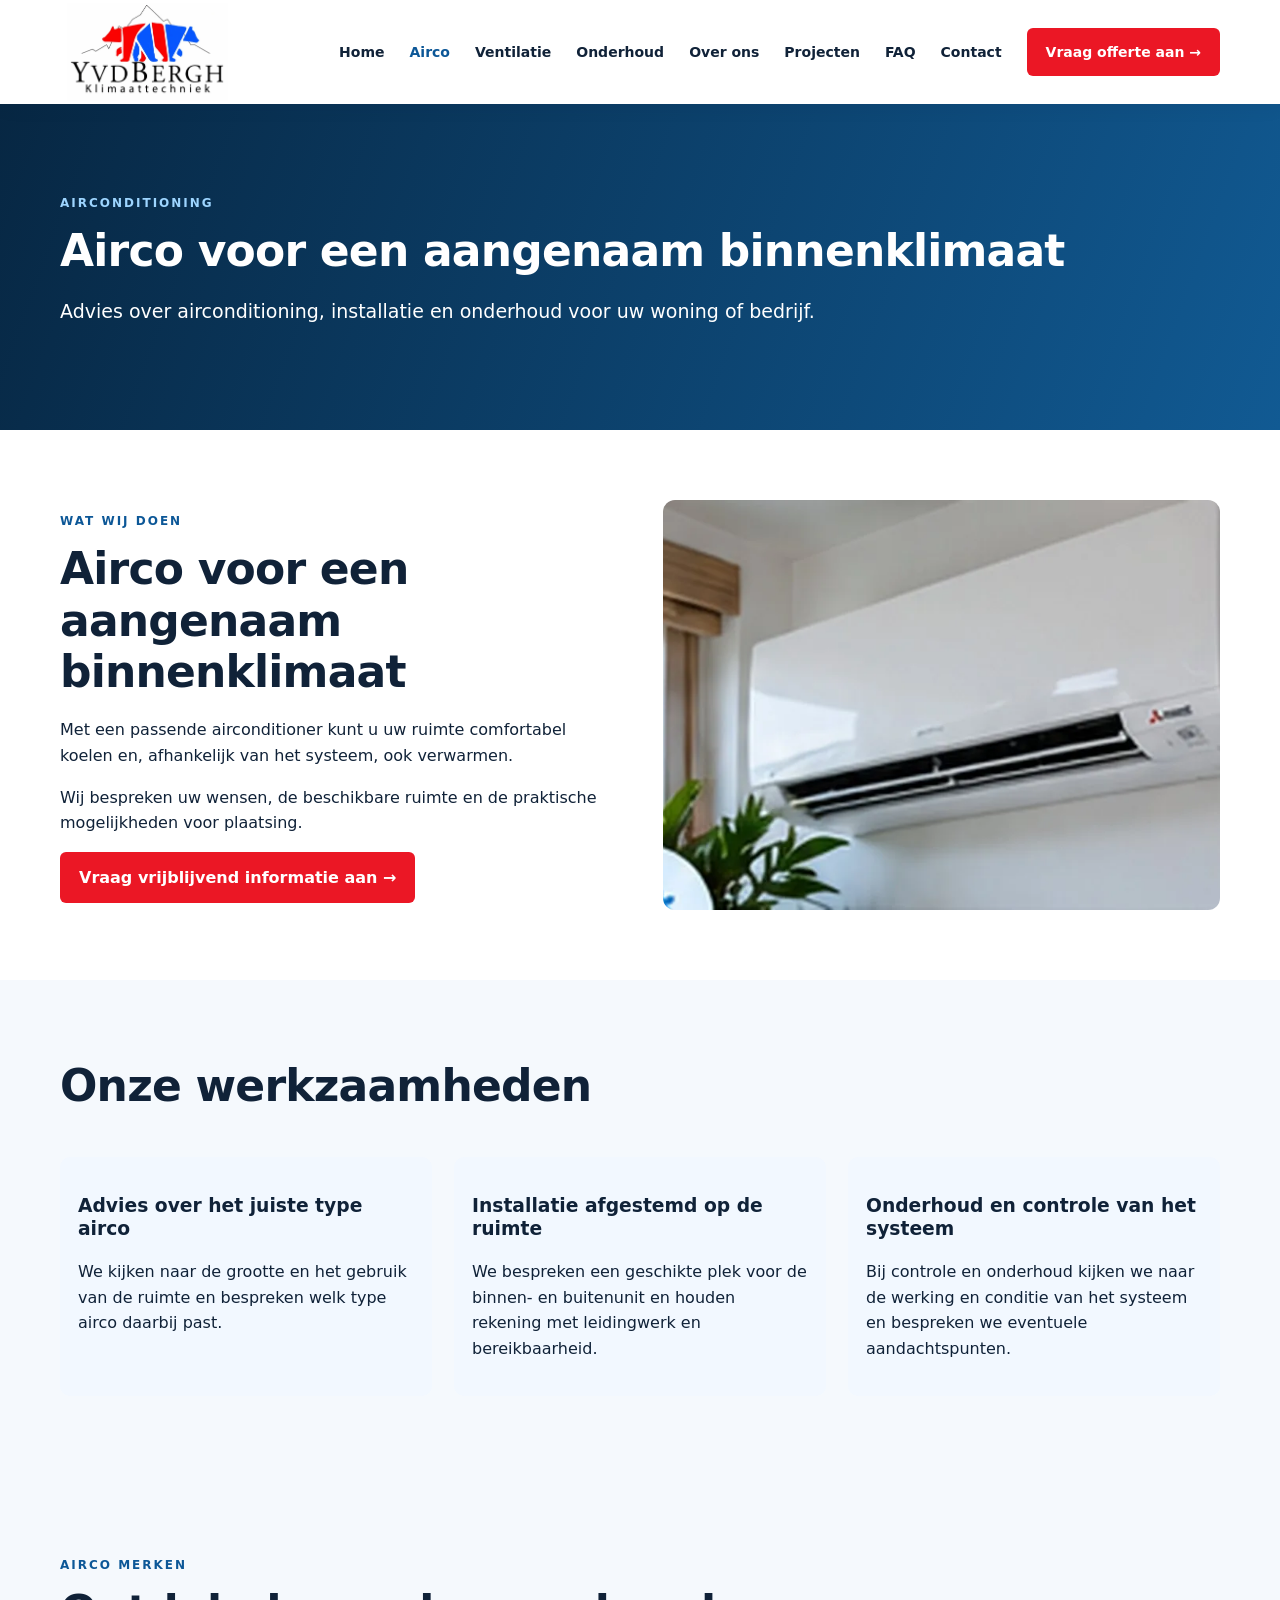
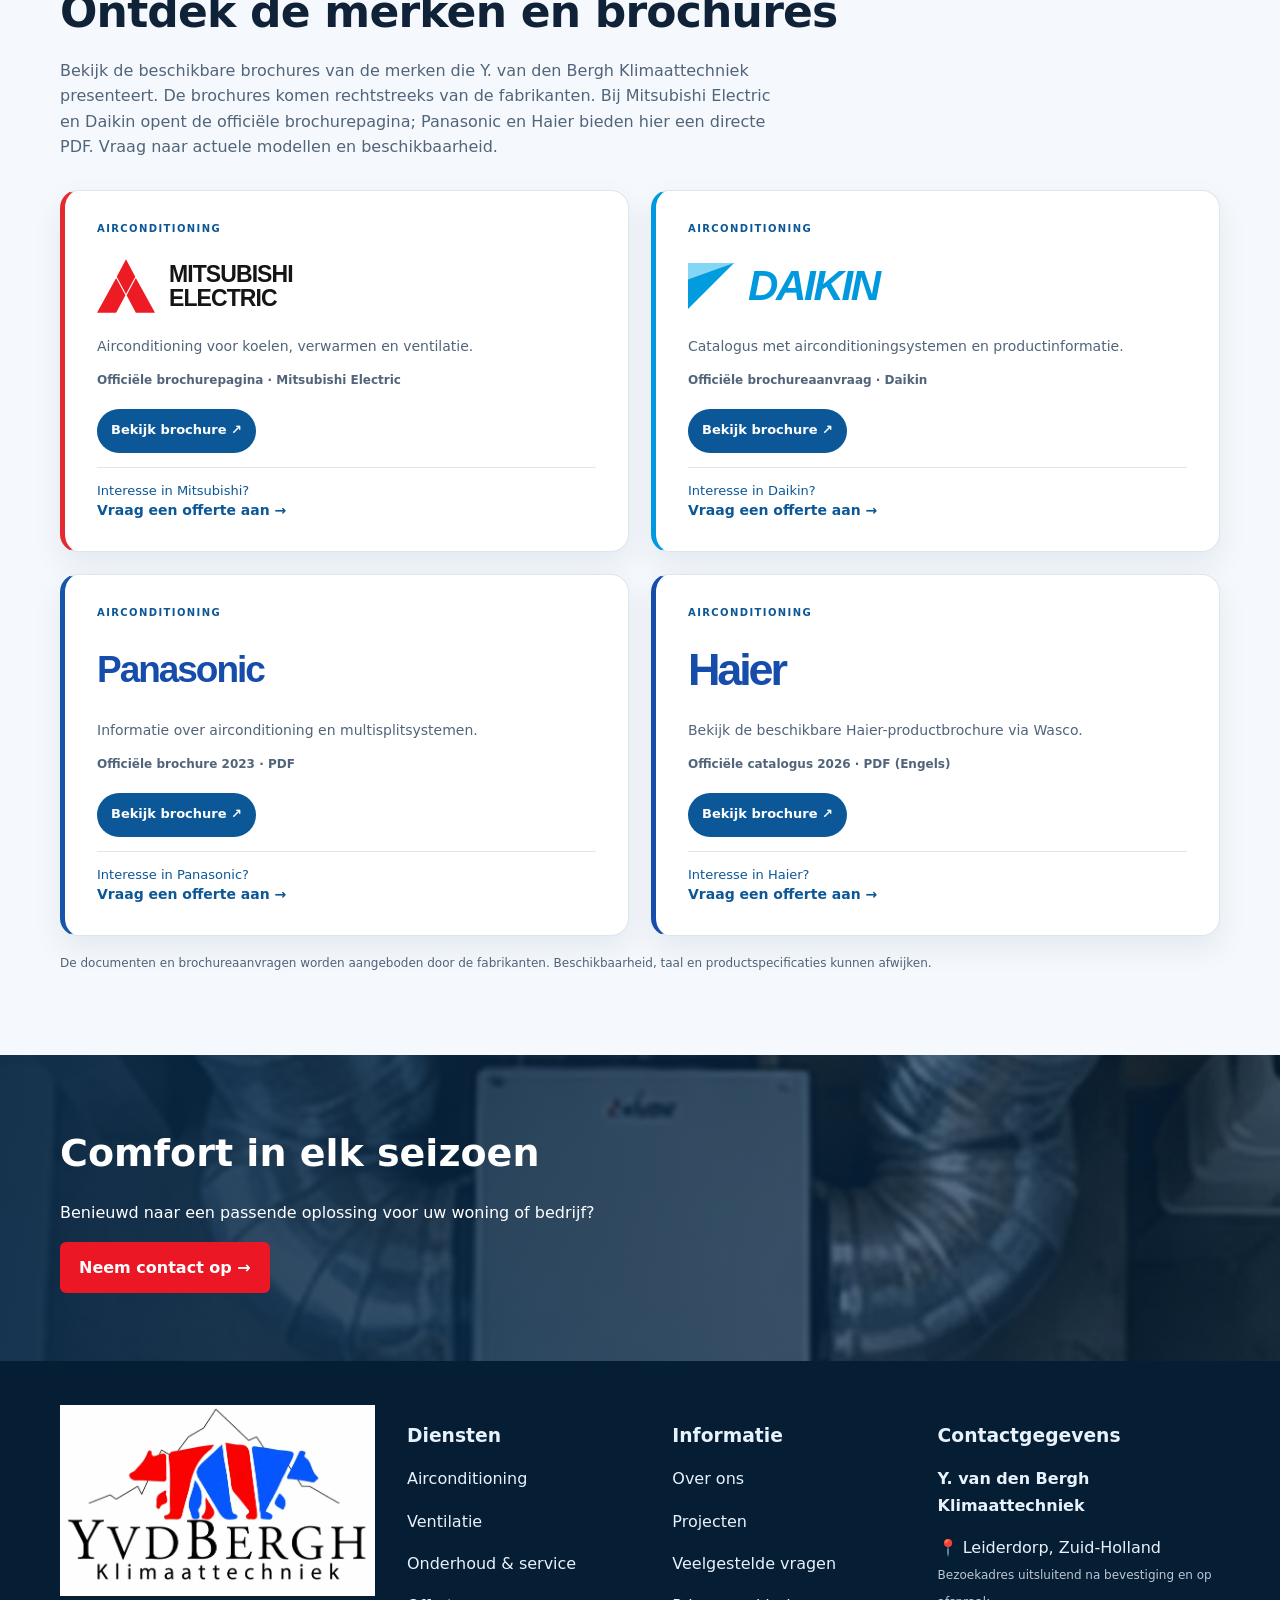
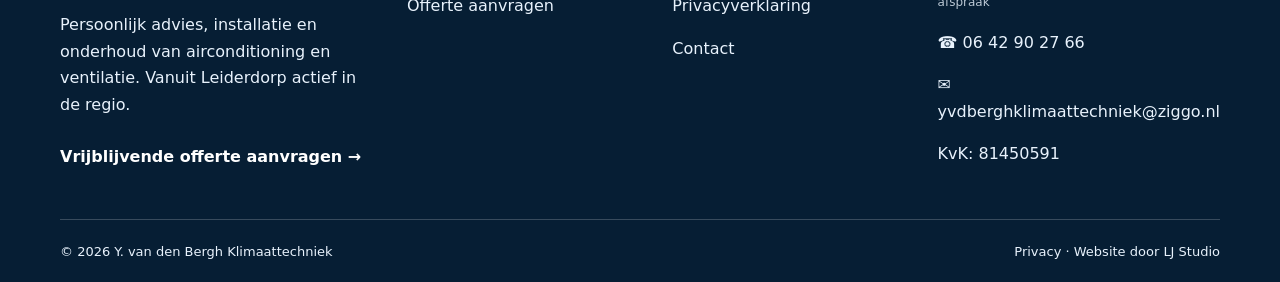
==== commit 792f4c30: "Vervang herhaalde werkzaamheden-teksten door concrete uitleg" ====
--- a/airco.html
+++ b/airco.html
@@ -1,3 +1,3 @@
 <!DOCTYPE html>
 
-<html lang="nl"><head><meta charset="utf-8"/><meta content="width=device-width, initial-scale=1" name="viewport"/><title>Airco voor een aangenaam binnenklimaat | Y. van den Bergh Klimaattechniek</title><meta content="Advies over airconditioning, installatie en onderhoud voor uw woning of bedrijf." name="description"/><meta content="index,follow" name="robots"/><meta content="#082a4b" name="theme-color"/><link href="https://www.yvdberghklimaattechniek.nl/airco.html" rel="canonical"/><link href="style.css" rel="stylesheet"/><script defer="" src="script.js"></script><link rel="icon" href="favicon.svg" type="image/svg+xml"/><link rel="shortcut icon" href="assets/logo.webp" type="image/webp"/></head><body><header class="header"><div class="container navwrap"><a aria-label="Naar homepage" class="brand" href="index.html"><img alt="Logo met rode en blauwe ijsberen - Y. van den Bergh Klimaattechniek" loading="lazy" src="assets/logo.webp"/></a><button aria-controls="navlinks" aria-expanded="false" aria-label="Navigatiemenu" class="menu">☰</button><nav aria-label="Hoofdnavigatie" class="links" id="navlinks"><a href="index.html">Home</a><a class="active" href="airco.html">Airco</a><a href="ventilatie.html">Ventilatie</a><a href="onderhoud.html">Onderhoud</a><a href="over-ons.html">Over ons</a><a href="projecten.html">Projecten</a><a href="veelgestelde-vragen.html">FAQ</a><a href="contact.html">Contact</a><a class="btn" href="offerte.html">Vraag offerte aan →</a></nav></div></header><main><section class="pagehero"><div class="container"><span class="eyebrow" style="color:#9dd5ff">Airconditioning</span><h1>Airco voor een aangenaam binnenklimaat</h1><p>Advies over airconditioning, installatie en onderhoud voor uw woning of bedrijf.</p></div></section><section class="section"><div class="container split"><div><span class="eyebrow">Wat wij doen</span><h2>Airco voor een aangenaam binnenklimaat</h2><p>Met een passende airconditioner kunt u uw ruimte comfortabel koelen en, afhankelijk van het systeem, ook verwarmen.</p><p>Wij bespreken uw wensen, de beschikbare ruimte en de praktische mogelijkheden voor plaatsing.</p><a class="btn" href="contact.html">Vraag vrijblijvend informatie aan →</a></div><img alt="Airco voor een aangenaam binnenklimaat - voorbeeldafbeelding" loading="lazy" src="assets/airco.webp"/></div></section><section class="section soft"><div class="container"><h2>Onze werkzaamheden</h2><div class="grid"><div class="feature"><h3>Advies over het juiste type airco</h3><p>We bespreken de mogelijkheden passend bij uw situatie.</p></div><div class="feature"><h3>Installatie afgestemd op de ruimte</h3><p>We bespreken de mogelijkheden passend bij uw situatie.</p></div><div class="feature"><h3>Onderhoud en controle van het systeem</h3><p>We bespreken de mogelijkheden passend bij uw situatie.</p></div></div></div></section><section class="section soft" id="merken-brochures"><div class="container"><span class="eyebrow">Airco merken</span><h2>Ontdek de merken en brochures</h2><p class="intro">Bekijk de beschikbare brochures van de merken die Y. van den Bergh Klimaattechniek presenteert. De brochures komen rechtstreeks van de fabrikanten. Bij Mitsubishi Electric en Daikin opent de officiële brochurepagina; Panasonic en Haier bieden hier een directe PDF. Vraag naar actuele modellen en beschikbaarheid.</p><div class="brand-brochure-grid brand-brochure-premium"><article class="brand-brochure"><span class="brand-brochure-kicker">AIRCONDITIONING</span><div class="brand-identity brand-mitsubishi"><svg viewBox="0 0 100 92" width="58" height="54" aria-hidden="true"><path fill="#ed1c24" d="M50 0 66 30 50 60 34 30Z M33 32 49 62 33 92 0 92Z M67 32 100 92 67 92 51 62Z"/></svg><span>MITSUBISHI<br/>ELECTRIC</span></div><h3>Mitsubishi Electric</h3><p>Airconditioning voor koelen, verwarmen en ventilatie.</p><span class="brand-brochure-year">Officiële brochurepagina · Mitsubishi Electric</span><a class="btn blue" href="https://www.mitsubishi-les.com/nl-be/campagnes/download-brochures/" target="_blank" rel="noopener noreferrer" aria-label="Open officiële Mitsubishi Electric brochurepagina in nieuw tabblad">Bekijk brochure ↗</a><a class="brand-quote-link" href="offerte.html?merk=Mitsubishi" aria-label="Vraag vrijblijvend een offerte aan voor een airco van Mitsubishi">Interesse in Mitsubishi? <strong>Vraag een offerte aan →</strong></a></article><article class="brand-brochure"><span class="brand-brochure-kicker">AIRCONDITIONING</span><div class="brand-identity brand-daikin"><svg viewBox="0 0 50 50" width="46" height="46" aria-hidden="true"><path fill="#009cde" d="M0 0H50L0 50Z"/><path fill="#85d6f4" d="M0 0H50L0 18Z"/></svg><span>DAIKIN</span></div><h3>Daikin</h3><p>Catalogus met airconditioningsystemen en productinformatie.</p><span class="brand-brochure-year">Officiële brochureaanvraag · Daikin</span><a class="btn blue" href="https://www.daikin.nl/nl_nl/consument/campaigns/omarmen-met-lucht/brochure-aanvraag.html" target="_blank" rel="noopener noreferrer" aria-label="Open officiële Daikin brochureaanvraag in nieuw tabblad">Bekijk brochure ↗</a><a class="brand-quote-link" href="offerte.html?merk=Daikin" aria-label="Vraag vrijblijvend een offerte aan voor een airco van Daikin">Interesse in Daikin? <strong>Vraag een offerte aan →</strong></a></article><article class="brand-brochure"><span class="brand-brochure-kicker">AIRCONDITIONING</span><div class="brand-identity brand-panasonic">Panasonic</div><h3>Panasonic</h3><p>Informatie over airconditioning en multisplitsystemen.</p><span class="brand-brochure-year">Officiële brochure 2023 · PDF</span><a class="btn blue" href="https://cdn.aircon.panasonic.eu/uploads/NL/Catalogues/Brochure_Eindgebruikers_2023.pdf" target="_blank" rel="noopener noreferrer" aria-label="Open officiële Panasonic brochure uit 2023 in nieuw tabblad">Bekijk brochure ↗</a><a class="brand-quote-link" href="offerte.html?merk=Panasonic" aria-label="Vraag vrijblijvend een offerte aan voor een airco van Panasonic">Interesse in Panasonic? <strong>Vraag een offerte aan →</strong></a></article><article class="brand-brochure"><span class="brand-brochure-kicker">AIRCONDITIONING</span><div class="brand-identity brand-haier">Haier</div><h3>Haier</h3><p>Bekijk de beschikbare Haier-productbrochure via Wasco.</p><span class="brand-brochure-year">Officiële catalogus 2026 · PDF (Engels)</span><a class="btn blue" href="https://haierhvac.eu/sites/haierhvac-eu/files/2025-12/Haier_RAC_Catalogue_2026_ENG-min_0.pdf" target="_blank" rel="noopener noreferrer" aria-label="Open officiële Haier catalogus uit 2026 in nieuw tabblad">Bekijk brochure ↗</a><a class="brand-quote-link" href="offerte.html?merk=Haier" aria-label="Vraag vrijblijvend een offerte aan voor een airco van Haier">Interesse in Haier? <strong>Vraag een offerte aan →</strong></a></article></div><p class="brand-brochure-note">De documenten en brochureaanvragen worden aangeboden door de fabrikanten. Beschikbaarheid, taal en productspecificaties kunnen afwijken.</p></div></section><section class="banner"><div class="container"><h2>Comfort in elk seizoen</h2><p>Benieuwd naar een passende oplossing voor uw woning of bedrijf?</p><a class="btn" href="contact.html">Neem contact op →</a></div></section></main><footer class="footer"><div class="container"><div class="footgrid expanded"><div><a href="index.html"><img alt="Y. van den Bergh Klimaattechniek – ijsberenlogo" loading="lazy" src="assets/logo.webp"/></a><p>Persoonlijk advies, installatie en onderhoud van airconditioning en ventilatie. Vanuit Leiderdorp actief in de regio.</p><a class="foot-cta" href="offerte.html">Vrijblijvende offerte aanvragen →</a></div><div><h3>Diensten</h3><p><a href="airco.html">Airconditioning</a></p><p><a href="ventilatie.html">Ventilatie</a></p><p><a href="onderhoud.html">Onderhoud &amp; service</a></p><p><a href="offerte.html">Offerte aanvragen</a></p></div><div><h3>Informatie</h3><p><a href="over-ons.html">Over ons</a></p><p><a href="projecten.html">Projecten</a></p><p><a href="veelgestelde-vragen.html">Veelgestelde vragen</a></p><p><a href="privacyverklaring.html">Privacyverklaring</a></p><p><a href="contact.html">Contact</a></p></div><div><h3>Contactgegevens</h3><p><strong>Y. van den Bergh Klimaattechniek</strong></p><p><span aria-hidden="true">📍</span> Leiderdorp, Zuid-Holland<br/><small>Bezoekadres uitsluitend na bevestiging en op afspraak</small></p><p><span aria-hidden="true">☎</span> <a href="tel:+31642902766">06 42 90 27 66</a></p><p><span aria-hidden="true">✉</span> <a href="mailto:yvdberghklimaattechniek@ziggo.nl">yvdberghklimaattechniek@ziggo.nl</a></p><p>KvK: 81450591</p></div></div><div class="footerbottom"><span>© 2026 Y. van den Bergh Klimaattechniek</span><span><a href="privacyverklaring.html">Privacy</a> · Website door <a href="https://www.ljstudio.nl/" rel="noopener">LJ Studio</a></span></div></div></footer></body></html>+<html lang="nl"><head><meta charset="utf-8"/><meta content="width=device-width, initial-scale=1" name="viewport"/><title>Airco voor een aangenaam binnenklimaat | Y. van den Bergh Klimaattechniek</title><meta content="Advies over airconditioning, installatie en onderhoud voor uw woning of bedrijf." name="description"/><meta content="index,follow" name="robots"/><meta content="#082a4b" name="theme-color"/><link href="https://www.yvdberghklimaattechniek.nl/airco.html" rel="canonical"/><link href="style.css" rel="stylesheet"/><script defer="" src="script.js"></script><link rel="icon" href="favicon.svg" type="image/svg+xml"/><link rel="shortcut icon" href="assets/logo.webp" type="image/webp"/></head><body><header class="header"><div class="container navwrap"><a aria-label="Naar homepage" class="brand" href="index.html"><img alt="Logo met rode en blauwe ijsberen - Y. van den Bergh Klimaattechniek" loading="lazy" src="assets/logo.webp"/></a><button aria-controls="navlinks" aria-expanded="false" aria-label="Navigatiemenu" class="menu">☰</button><nav aria-label="Hoofdnavigatie" class="links" id="navlinks"><a href="index.html">Home</a><a class="active" href="airco.html">Airco</a><a href="ventilatie.html">Ventilatie</a><a href="onderhoud.html">Onderhoud</a><a href="over-ons.html">Over ons</a><a href="projecten.html">Projecten</a><a href="veelgestelde-vragen.html">FAQ</a><a href="contact.html">Contact</a><a class="btn" href="offerte.html">Vraag offerte aan →</a></nav></div></header><main><section class="pagehero"><div class="container"><span class="eyebrow" style="color:#9dd5ff">Airconditioning</span><h1>Airco voor een aangenaam binnenklimaat</h1><p>Advies over airconditioning, installatie en onderhoud voor uw woning of bedrijf.</p></div></section><section class="section"><div class="container split"><div><span class="eyebrow">Wat wij doen</span><h2>Airco voor een aangenaam binnenklimaat</h2><p>Met een passende airconditioner kunt u uw ruimte comfortabel koelen en, afhankelijk van het systeem, ook verwarmen.</p><p>Wij bespreken uw wensen, de beschikbare ruimte en de praktische mogelijkheden voor plaatsing.</p><a class="btn" href="contact.html">Vraag vrijblijvend informatie aan →</a></div><img alt="Airco voor een aangenaam binnenklimaat - voorbeeldafbeelding" loading="lazy" src="assets/airco.webp"/></div></section><section class="section soft"><div class="container"><h2>Onze werkzaamheden</h2><div class="grid"><div class="feature"><h3>Advies over het juiste type airco</h3><p>We kijken naar de grootte en het gebruik van de ruimte en bespreken welk type airco daarbij past.</p></div><div class="feature"><h3>Installatie afgestemd op de ruimte</h3><p>We bespreken een geschikte plek voor de binnen- en buitenunit en houden rekening met leidingwerk en bereikbaarheid.</p></div><div class="feature"><h3>Onderhoud en controle van het systeem</h3><p>Bij controle en onderhoud kijken we naar de werking en conditie van het systeem en bespreken we eventuele aandachtspunten.</p></div></div></div></section><section class="section soft" id="merken-brochures"><div class="container"><span class="eyebrow">Airco merken</span><h2>Ontdek de merken en brochures</h2><p class="intro">Bekijk de beschikbare brochures van de merken die Y. van den Bergh Klimaattechniek presenteert. De brochures komen rechtstreeks van de fabrikanten. Bij Mitsubishi Electric en Daikin opent de officiële brochurepagina; Panasonic en Haier bieden hier een directe PDF. Vraag naar actuele modellen en beschikbaarheid.</p><div class="brand-brochure-grid brand-brochure-premium"><article class="brand-brochure"><span class="brand-brochure-kicker">AIRCONDITIONING</span><div class="brand-identity brand-mitsubishi"><svg viewBox="0 0 100 92" width="58" height="54" aria-hidden="true"><path fill="#ed1c24" d="M50 0 66 30 50 60 34 30Z M33 32 49 62 33 92 0 92Z M67 32 100 92 67 92 51 62Z"/></svg><span>MITSUBISHI<br/>ELECTRIC</span></div><h3>Mitsubishi Electric</h3><p>Airconditioning voor koelen, verwarmen en ventilatie.</p><span class="brand-brochure-year">Officiële brochurepagina · Mitsubishi Electric</span><a class="btn blue" href="https://www.mitsubishi-les.com/nl-be/campagnes/download-brochures/" target="_blank" rel="noopener noreferrer" aria-label="Open officiële Mitsubishi Electric brochurepagina in nieuw tabblad">Bekijk brochure ↗</a><a class="brand-quote-link" href="offerte.html?merk=Mitsubishi" aria-label="Vraag vrijblijvend een offerte aan voor een airco van Mitsubishi">Interesse in Mitsubishi? <strong>Vraag een offerte aan →</strong></a></article><article class="brand-brochure"><span class="brand-brochure-kicker">AIRCONDITIONING</span><div class="brand-identity brand-daikin"><svg viewBox="0 0 50 50" width="46" height="46" aria-hidden="true"><path fill="#009cde" d="M0 0H50L0 50Z"/><path fill="#85d6f4" d="M0 0H50L0 18Z"/></svg><span>DAIKIN</span></div><h3>Daikin</h3><p>Catalogus met airconditioningsystemen en productinformatie.</p><span class="brand-brochure-year">Officiële brochureaanvraag · Daikin</span><a class="btn blue" href="https://www.daikin.nl/nl_nl/consument/campaigns/omarmen-met-lucht/brochure-aanvraag.html" target="_blank" rel="noopener noreferrer" aria-label="Open officiële Daikin brochureaanvraag in nieuw tabblad">Bekijk brochure ↗</a><a class="brand-quote-link" href="offerte.html?merk=Daikin" aria-label="Vraag vrijblijvend een offerte aan voor een airco van Daikin">Interesse in Daikin? <strong>Vraag een offerte aan →</strong></a></article><article class="brand-brochure"><span class="brand-brochure-kicker">AIRCONDITIONING</span><div class="brand-identity brand-panasonic">Panasonic</div><h3>Panasonic</h3><p>Informatie over airconditioning en multisplitsystemen.</p><span class="brand-brochure-year">Officiële brochure 2023 · PDF</span><a class="btn blue" href="https://cdn.aircon.panasonic.eu/uploads/NL/Catalogues/Brochure_Eindgebruikers_2023.pdf" target="_blank" rel="noopener noreferrer" aria-label="Open officiële Panasonic brochure uit 2023 in nieuw tabblad">Bekijk brochure ↗</a><a class="brand-quote-link" href="offerte.html?merk=Panasonic" aria-label="Vraag vrijblijvend een offerte aan voor een airco van Panasonic">Interesse in Panasonic? <strong>Vraag een offerte aan →</strong></a></article><article class="brand-brochure"><span class="brand-brochure-kicker">AIRCONDITIONING</span><div class="brand-identity brand-haier">Haier</div><h3>Haier</h3><p>Bekijk de beschikbare Haier-productbrochure via Wasco.</p><span class="brand-brochure-year">Officiële catalogus 2026 · PDF (Engels)</span><a class="btn blue" href="https://haierhvac.eu/sites/haierhvac-eu/files/2025-12/Haier_RAC_Catalogue_2026_ENG-min_0.pdf" target="_blank" rel="noopener noreferrer" aria-label="Open officiële Haier catalogus uit 2026 in nieuw tabblad">Bekijk brochure ↗</a><a class="brand-quote-link" href="offerte.html?merk=Haier" aria-label="Vraag vrijblijvend een offerte aan voor een airco van Haier">Interesse in Haier? <strong>Vraag een offerte aan →</strong></a></article></div><p class="brand-brochure-note">De documenten en brochureaanvragen worden aangeboden door de fabrikanten. Beschikbaarheid, taal en productspecificaties kunnen afwijken.</p></div></section><section class="banner"><div class="container"><h2>Comfort in elk seizoen</h2><p>Benieuwd naar een passende oplossing voor uw woning of bedrijf?</p><a class="btn" href="contact.html">Neem contact op →</a></div></section></main><footer class="footer"><div class="container"><div class="footgrid expanded"><div><a href="index.html"><img alt="Y. van den Bergh Klimaattechniek – ijsberenlogo" loading="lazy" src="assets/logo.webp"/></a><p>Persoonlijk advies, installatie en onderhoud van airconditioning en ventilatie. Vanuit Leiderdorp actief in de regio.</p><a class="foot-cta" href="offerte.html">Vrijblijvende offerte aanvragen →</a></div><div><h3>Diensten</h3><p><a href="airco.html">Airconditioning</a></p><p><a href="ventilatie.html">Ventilatie</a></p><p><a href="onderhoud.html">Onderhoud &amp; service</a></p><p><a href="offerte.html">Offerte aanvragen</a></p></div><div><h3>Informatie</h3><p><a href="over-ons.html">Over ons</a></p><p><a href="projecten.html">Projecten</a></p><p><a href="veelgestelde-vragen.html">Veelgestelde vragen</a></p><p><a href="privacyverklaring.html">Privacyverklaring</a></p><p><a href="contact.html">Contact</a></p></div><div><h3>Contactgegevens</h3><p><strong>Y. van den Bergh Klimaattechniek</strong></p><p><span aria-hidden="true">📍</span> Leiderdorp, Zuid-Holland<br/><small>Bezoekadres uitsluitend na bevestiging en op afspraak</small></p><p><span aria-hidden="true">☎</span> <a href="tel:+31642902766">06 42 90 27 66</a></p><p><span aria-hidden="true">✉</span> <a href="mailto:yvdberghklimaattechniek@ziggo.nl">yvdberghklimaattechniek@ziggo.nl</a></p><p>KvK: 81450591</p></div></div><div class="footerbottom"><span>© 2026 Y. van den Bergh Klimaattechniek</span><span><a href="privacyverklaring.html">Privacy</a> · Website door <a href="https://www.ljstudio.nl/" rel="noopener">LJ Studio</a></span></div></div></footer></body></html>
--- a/style.css
+++ b/style.css
@@ -61,3 +61,18 @@
 .brand-brochure-premium .brand-brochure .btn{margin-top:4px}
 .brand-brochure-premium .brand-quote-link{margin-top:auto}
 @media(max-width:600px){.brand-brochure-premium .brand-brochure{padding:24px 20px}.brand-brochure-premium .brand-mitsubishi{font-size:20px}.brand-brochure-premium .brand-daikin{font-size:36px}.brand-brochure-premium .brand-panasonic{font-size:32px}.brand-brochure-premium .brand-haier{font-size:39px}}
+
+.hero-slideshow{position:relative;isolation:isolate;overflow:hidden;background:#082a4b}
+.hero-slideshow::before{content:"";position:absolute;inset:0;z-index:-1;background:linear-gradient(90deg,rgba(4,25,46,.93),rgba(4,25,46,.7) 56%,rgba(4,25,46,.34))}
+.hero-slides{position:absolute;inset:0;z-index:-2}
+.hero-slide{position:absolute;inset:0;background-position:center;background-size:cover;opacity:0;transition:opacity 1.1s ease}
+.hero-slide.is-active{opacity:1}
+.hero-content{position:relative;padding-top:75px;padding-bottom:75px}
+.stats-section{padding:34px 0;background:#f0f6fc}
+.stats-grid{display:grid;grid-template-columns:repeat(4,minmax(0,1fr));gap:16px}
+.stat-card{background:#fff;border:1px solid #dce7f1;border-radius:16px;padding:25px 18px;text-align:center;box-shadow:0 10px 24px #0929470c}
+.stat-number{display:block;font-size:clamp(34px,4vw,54px);font-weight:850;letter-spacing:-.05em;color:#0c5797;line-height:1.1;font-variant-numeric:tabular-nums}
+.stat-label{display:block;margin-top:10px;color:#324b64;font-weight:650;font-size:14px;line-height:1.45}
+@media(max-width:780px){.stats-grid{grid-template-columns:repeat(2,minmax(0,1fr))}.hero-content{padding-top:65px;padding-bottom:65px}}
+@media(max-width:420px){.stats-grid{gap:10px}.stat-card{padding:20px 12px}.stat-label{font-size:12px}}
+@media(prefers-reduced-motion:reduce){.hero-slide{transition:none}}
